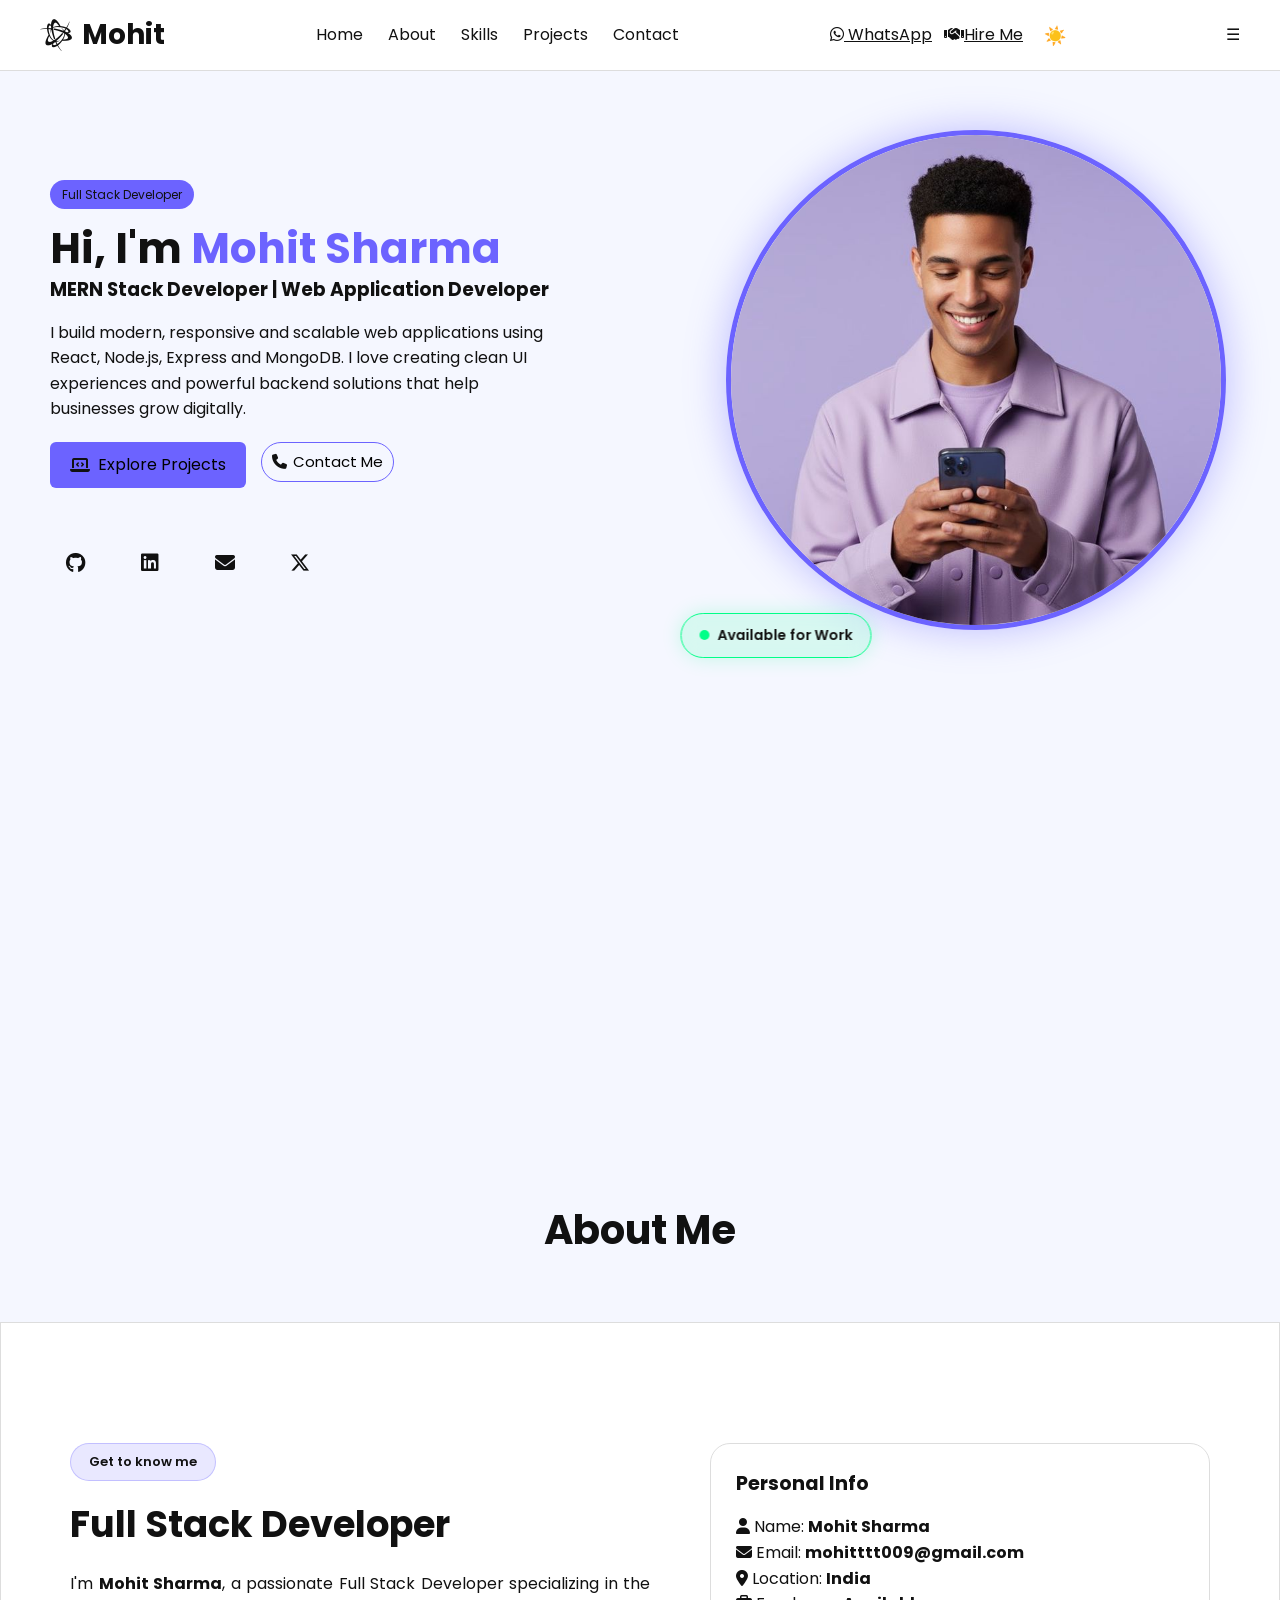
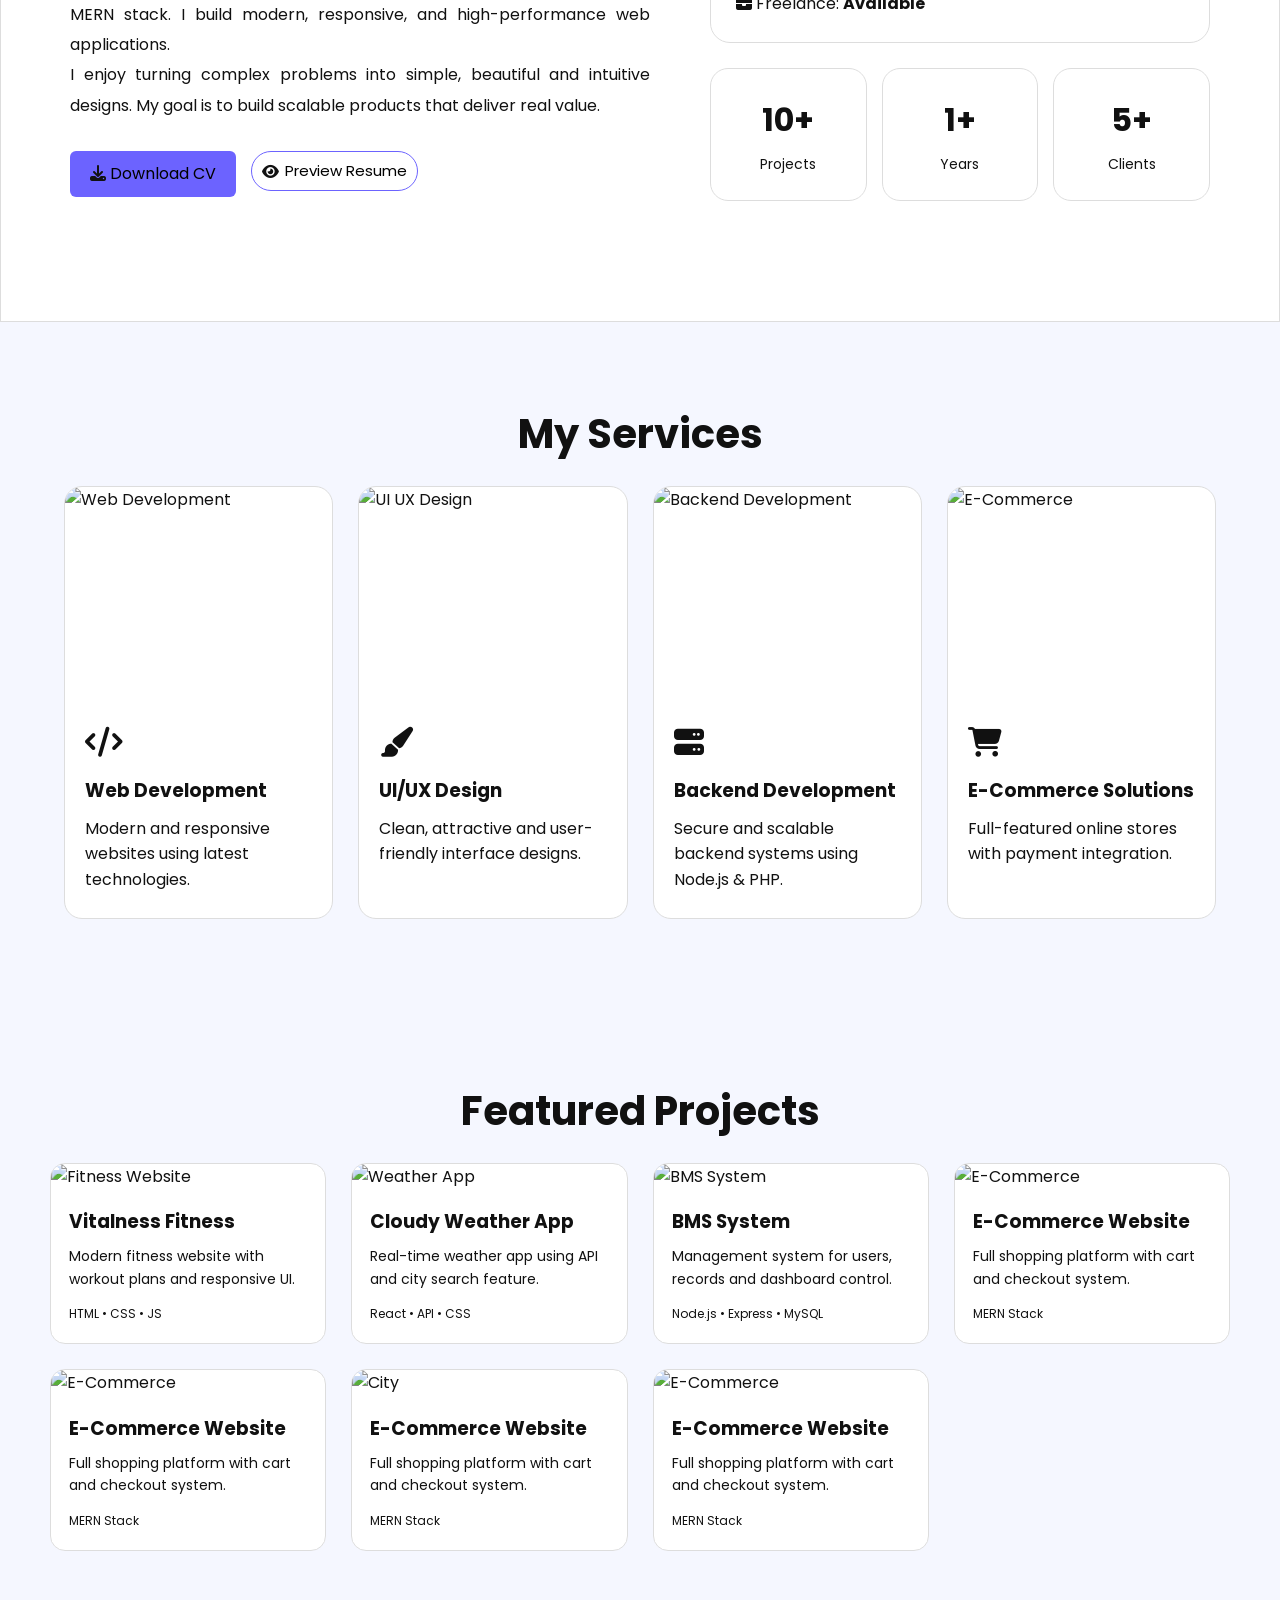
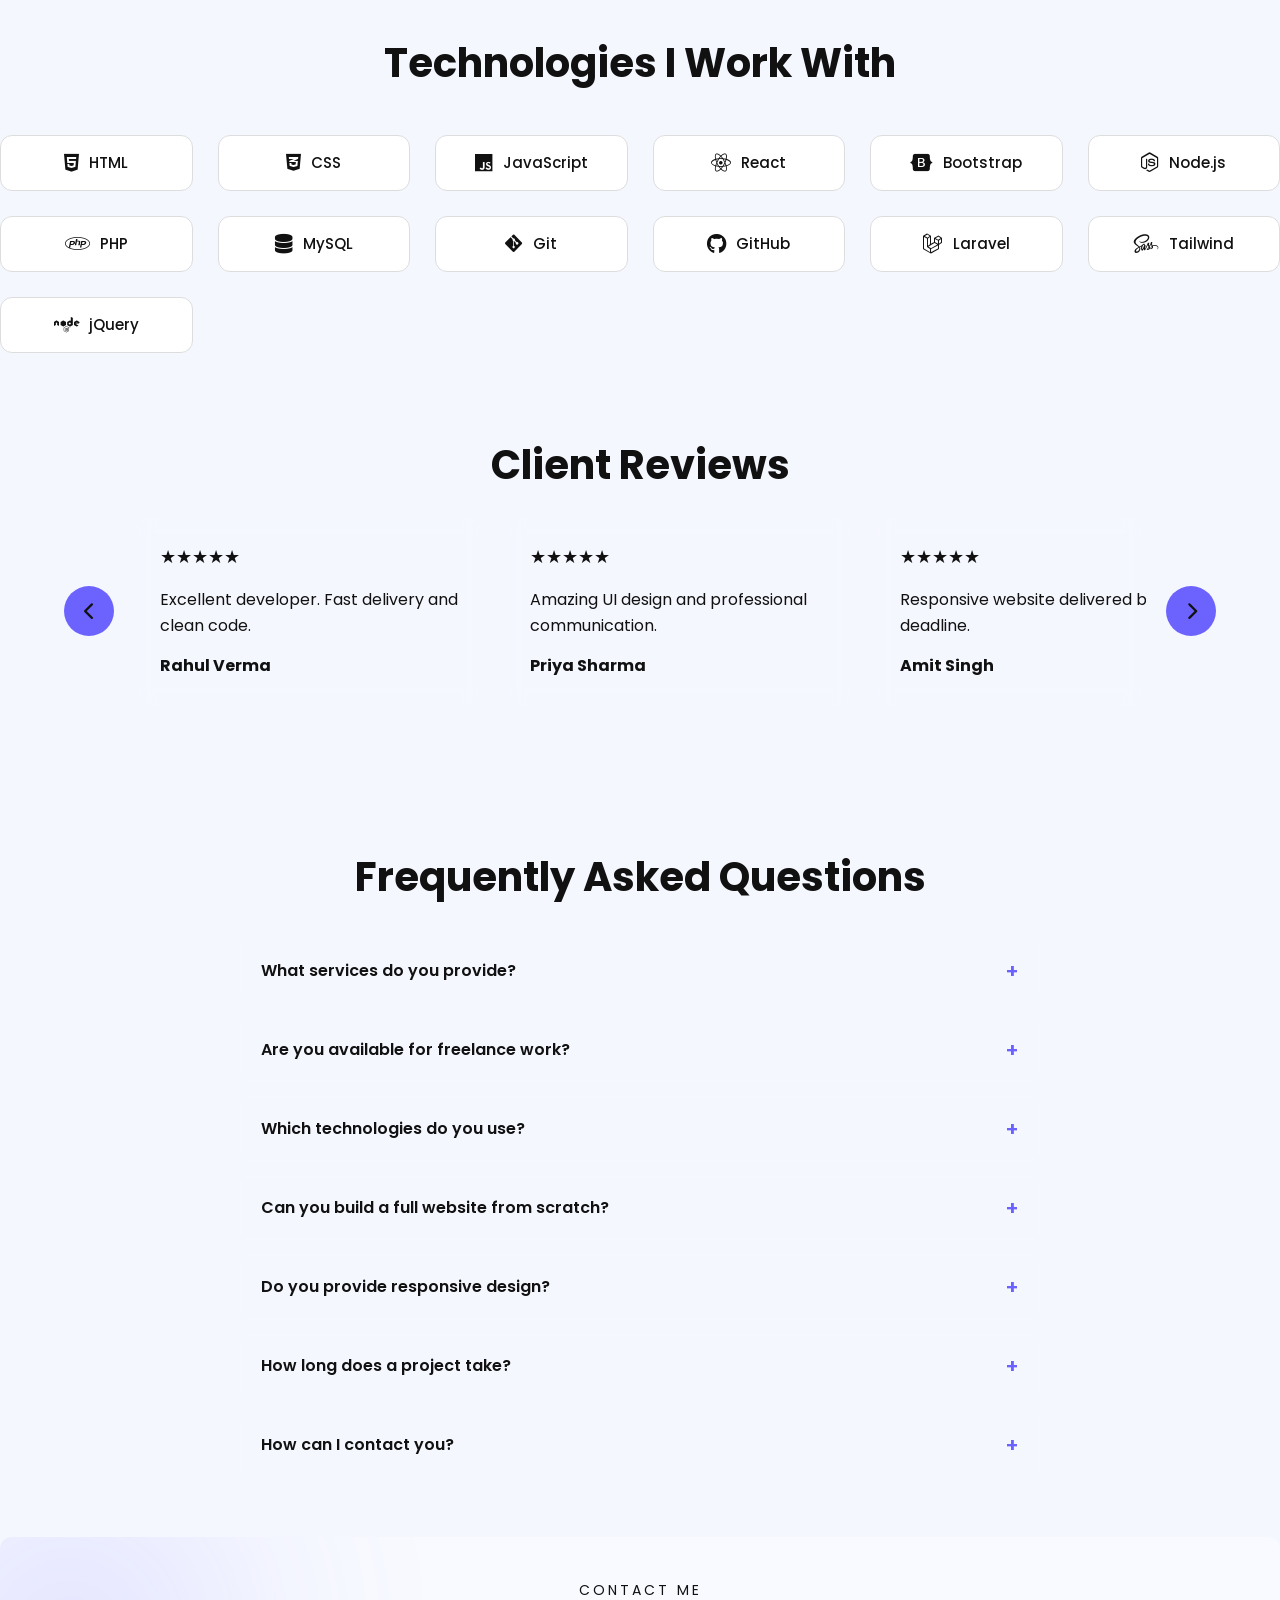
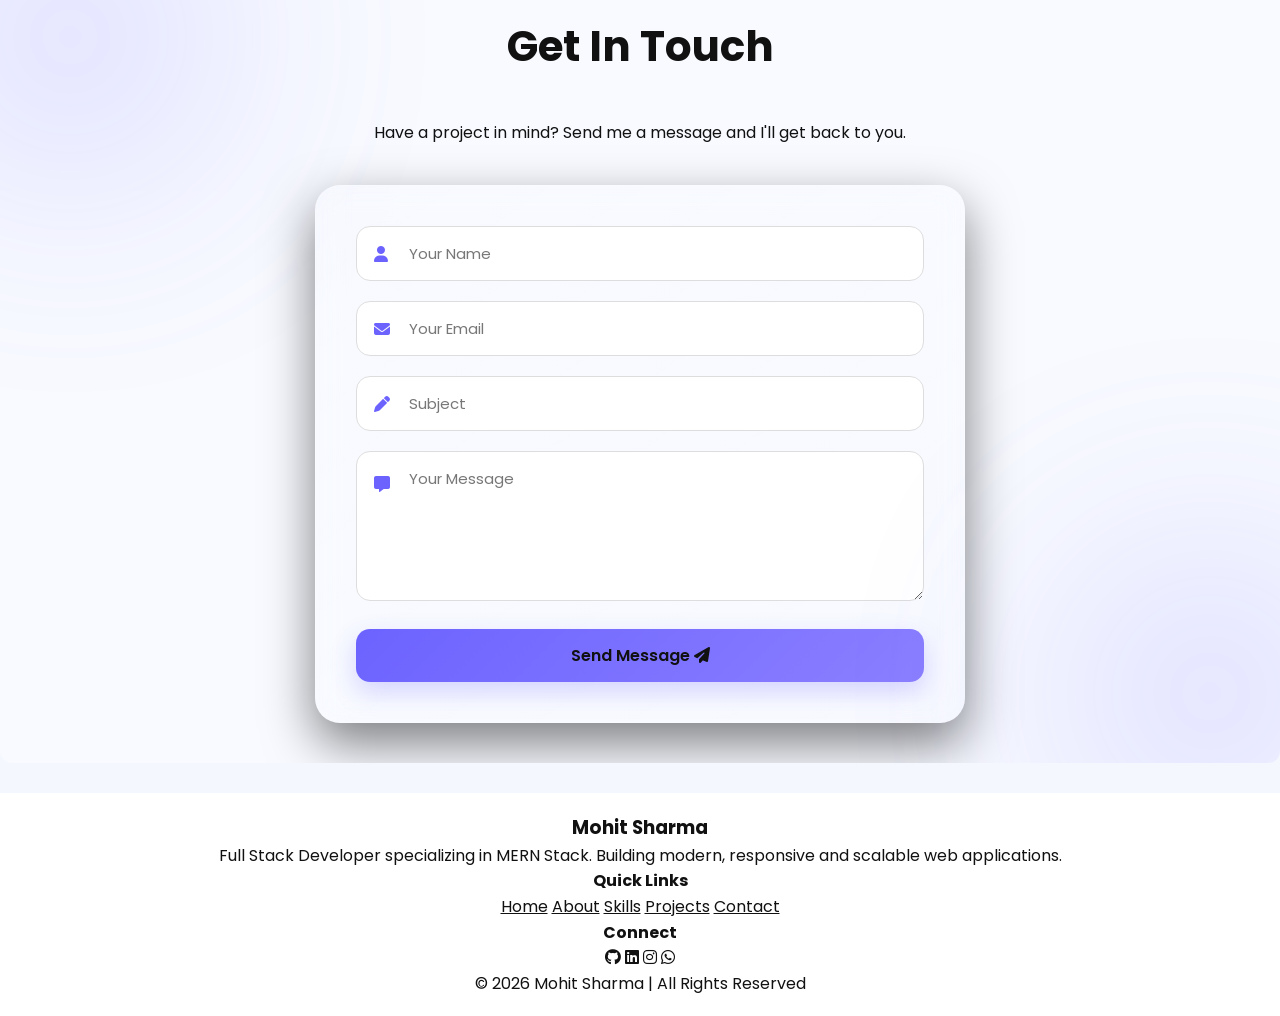
==== public/index.html @ a9a2bfd0 "changes" ====
<!-- -->


<!DOCTYPE html>
<html lang="en">
<head>
  <meta charset="UTF-8" />
  <meta name="viewport" content="width=device-width, initial-scale=1.0"/>
  <title>Mohit Sharma | Portfolio</title>
  <link rel="icon" href="asset/logos.png">

  <link rel="stylesheet" href="src/style.css">
  <link rel="preconnect" href="https://fonts.googleapis.com">
  <link href="https://fonts.googleapis.com/css2?family=Poppins:wght@300;400;500;600;700&display=swap" rel="stylesheet">
<!-- FONT AWESOME ICONS -->
<link rel="stylesheet" href="https://cdnjs.cloudflare.com/ajax/libs/font-awesome/6.5.0/css/all.min.css">
  <!-- Lottie Player Script -->
<script src="https://unpkg.com/@lottiefiles/lottie-player@latest/dist/lottie-player.js"></script>
</head>

<body >

<!-- NAVBAR -->
<header>
  <nav class="navbar">

    <!-- LOGO -->
    <a class="logo" href="index.html" >
      <i class="fa-brands fa-battle-net"></i>
      <span class="mohit">Mohit</span>
    </a>

  

    <!-- NAV LINKS -->
    <ul class="nav-links" id="navLinks">
      <li><a href="index.html">Home</a></li>
      <li><a href="#about">About</a></li>
      <li><a href="#skills">Skills</a></li>
      <li><a href="#project">Projects</a></li>
      <li><a href="#contact">Contact</a></li>
    </ul>

    <!-- RIGHT ACTIONS -->
    <div class="nav-right">

    
      <!-- WHATSAPP -->
      <a class="whatapp" href="https://wa.me/919319043644" target="_blank">
        <i class="fa-brands fa-whatsapp"></i> WhatsApp
      </a>

      <!-- hire me-->
  <a class="hireme" href="#contact">

     <i class="fa-solid fa-handshake"></i>Hire Me
    </a>


      <!-- THEME -->
      <button id="themeToggle">🌙</button>
    </div>
      <!-- MOBILE HAMBURGER -->
    <div class="hamburger" id="hamburger">☰</div>

  </nav>
</header>
<!-- HERO -->
<section class="hero">

  <div class="hero-left">

    <span class="tag">
      Full Stack Developer
    </span>


    <h1>
      Hi, I'm 
      <span class="sharma">
        Mohit Sharma
      </span>
    </h1>


    <h3>
      MERN Stack Developer | Web Application Developer
    </h3>


    <p>
      I build modern, responsive and scalable web applications
      using React, Node.js, Express and MongoDB.
      I love creating clean UI experiences and powerful backend
      solutions that help businesses grow digitally.
    </p>


    <div class="buttons">

      <a class="btn primary" href="#project">
        <i class="fa-solid fa-laptop-code"></i>
        Explore Projects
      </a>


      <a class="btn secondary" href="#contact">
       <i class="fa-solid fa-phone"></i>
        Contact Me
      </a>

    </div>



    <div class="socials">

      <a href="https://github.com/mohittttdev">
        <i class="fa-brands fa-github"></i>
      </a>

      <a href="https://www.linkedin.com/in/mohit-sharma-983966343/">
        <i class="fa-brands fa-linkedin"></i>
      </a>

      <a href="https://mail.google.com/mail/?view=cm&fs=1&to=ms1542006@gmail.com" target="_blank">
     <i class="fa-solid fa-envelope"></i>
      </a>

      <a href="https://x.com/">
        <i class="fa-brands fa-x-twitter"></i>
      </a>

    </div>


  </div>



  <div class="hero-right">

    <div class="hero-image">

      <img src="asset/image.png" alt="Mohit Sharma Developer">


      <div class="work-badge">

        <span class="dot"></span>

        Available for Work

      </div>


    </div>


  </div>


</section>

<div class="lottie-section">
  <lottie-player
      src="asset/Developer.json"
      background="transparent"
      speed="1"
      style="width:500px;height:500px;"
      loop
      autoplay>
  </lottie-player>
</div>

<section class="about" id="about">
  <h2>About Me</h2>

  <div class="about-box">

    <!-- LEFT -->
    <div class="about-left">
      <span class="about-tag">Get to know me</span>

      <h3>Full Stack Developer </h3>

      <p>
        I'm <b>Mohit Sharma</b>, a passionate Full Stack Developer specializing in the MERN stack.
        I build modern, responsive, and high-performance web applications.
      </p>

      <p>
        I enjoy turning complex problems into simple, beautiful and intuitive designs.
        My goal is to build scalable products that deliver real value.
      </p>

      <div class="about-buttons">
            <!-- Buttons -->
<a class="btn primary btn" href="asset/Simple-Resume.docx" download>
  <i class="fa-solid fa-download"></i> Download CV
</a>

<a class="btn secondary" id="previewBtn" href="asset/Simple-Resume.docx" target="_blank">
  <i class="fa-solid fa-eye"></i> Preview Resume
</a>
      </div>


<!-- Modal -->
<div id="resumeModal" class="modal">
  <div class="modal-content">
    <span class="close">&times;</span>

    <iframe src="asset/Mohit-Resume.pdf" width="100%" height="500px"></iframe>

    <a class="btn" href="asset/Mohit-Resume.pdf" download>
      Download
    </a>
  </div>
</div>
    </div>

    <!-- RIGHT -->
    <div class="about-right">

 <div class="info-card">
  <h4>Personal Info</h4>

  <div class="info-item">
    <i class="fa-solid fa-user"></i>
    <span>Name:</span>
    <b>Mohit Sharma</b>
  </div>

  <div class="info-item">
    <i class="fa-solid fa-envelope"></i>
    <span>Email:</span>
    <b>mohitttt009@gmail.com</b>
  </div>

  <div class="info-item">
    <i class="fa-solid fa-location-dot"></i>
    <span>Location:</span>
    <b>India</b>
  </div>

  <div class="info-item">
    <i class="fa-solid fa-briefcase"></i>
    <span>Freelance:</span>
    <b>Available</b>
  </div>
</div>

      <div class="stats">
        <div class="stat-box">
          <h3>10+</h3>
          <p>Projects</p>
        </div>

        <div class="stat-box">
          <h3>1+</h3>
          <p>Years</p>
        </div>

        <div class="stat-box">
          <h3>5+</h3>
          <p>Clients</p>
        </div>
      </div>

    </div>

  </div>
</section>


<section class="services">
  <h2>My Services</h2>

  <div class="services-grid">

    <div class="service-card">
      <img src="https://images.unsplash.com/photo-1515879218367-8466d910aaa4?w=600" alt="Web Development">
      <i class="fa-solid fa-code"></i>
      <h3>Web Development</h3>
      <p>Modern and responsive websites using latest technologies.</p>
    </div>

    <div class="service-card">
      <img src="https://images.unsplash.com/photo-1559028012-481c04fa702d?w=600" alt="UI UX Design">
      <i class="fa-solid fa-paint-brush"></i>
      <h3>UI/UX Design</h3>
      <p>Clean, attractive and user-friendly interface designs.</p>
    </div>

    <div class="service-card">
      <img src="https://images.unsplash.com/photo-1558494949-ef010cbdcc31?w=600" alt="Backend Development">
      <i class="fa-solid fa-server"></i>
      <h3>Backend Development</h3>
      <p>Secure and scalable backend systems using Node.js & PHP.</p>
    </div>

    <div class="service-card">
      <img src="https://images.unsplash.com/photo-1556742049-0cfed4f6a45d?w=600" alt="E-Commerce">
      <i class="fa-solid fa-cart-shopping"></i>
      <h3>E-Commerce Solutions</h3>
      <p>Full-featured online stores with payment integration.</p>
    </div>

  </div>
</section>


<!-- PROJECTS -->
<section class="projects" id="project">
  <h2>Featured Projects</h2>

  <div class="project-grid">
    
    <!-- PROJECT 1 -->
    <div class="project-card">
      <img 
     src="https://images.unsplash.com/photo-1517836357463-d25dfeac3438?w=800" alt="Fitness Website">
      
      <div class="project-content">
        <h3>Vitalness Fitness</h3>
        <p>Modern fitness website with workout plans and responsive UI.</p>
        <span>HTML • CSS • JS</span>
        
        <div class="project-overlay">
          <a href="#">Live Demo</a>
          <a href="#">GitHub</a>
        </div>
      </div>
    </div>
    
    <!-- PROJECT 2 -->
    <div class="project-card">
      <img src="https://images.unsplash.com/photo-1504609813442-a8924e83f76e?w=800" alt="Weather App">
      
      <div class="project-content">
        <h3>Cloudy Weather App</h3>
        <p>Real-time weather app using API and city search feature.</p>
        <span>React • API • CSS</span>
        
        <div class="project-overlay">
          <a href="#">Live Demo</a>
          <a href="#">GitHub</a>
        </div>
      </div>
    </div>
    
    <!-- PROJECT 3 -->
    <div class="project-card">
      <img src="https://images.unsplash.com/photo-1551288049-bebda4e38f71?w=800" alt="BMS System">
      
      <div class="project-content">
        <h3>BMS System</h3>
        <p>Management system for users, records and dashboard control.</p>
        <span>Node.js • Express • MySQL</span>
        
        <div class="project-overlay">
          <a href="#">Live Demo</a>
          <a href="#">GitHub</a>
        </div>
      </div>
    </div>
    
    <!-- PROJECT 4 -->
    <div class="project-card">
      <img src="https://images.unsplash.com/photo-1556742049-0cfed4f6a45d?w=800" alt="E-Commerce">
      
      <div class="project-content">
        <h3>E-Commerce Website</h3>
        <p>Full shopping platform with cart and checkout system.</p>
        <span>MERN Stack</span>
        
        <div class="project-overlay">
          <a href="#">Live Demo</a>
          <a href="#">GitHub</a>
        </div>
      </div>
    </div>
    
    <!-- project 5 -->
       <div class="project-card">
      <img src="https://i.pinimg.com/1200x/7e/1a/7f/7e1a7fb4a360ab35c3d6daca0f4f63e2.jpg" alt="E-Commerce">
      
      <div class="project-content">
        <h3>E-Commerce Website</h3>
        <p>Full shopping platform with cart and checkout system.</p>
        <span>MERN Stack</span>
        
        <div class="project-overlay">
          <a href="#">Live Demo</a>
          <a href="#">GitHub</a>
        </div>
      </div>
    </div>

      <div class="project-card">
      <img src="https://images.unsplash.com/photo-1477959858617-67f85cf4f1df?w=800" alt="City">
      
      <div class="project-content">
        <h3>E-Commerce Website</h3>
        <p>Full shopping platform with cart and checkout system.</p>
        <span>MERN Stack</span>
        
        <div class="project-overlay">
          <a href="#">Live Demo</a>
          <a href="#">GitHub</a>
        </div>
      </div>
    </div>


      <div class="project-card">
      <img src="https://images.unsplash.com/photo-1527685609591-44b0aef2400b?q=80&w=1333&auto=format&fit=crop&ixlib=rb-4.1.0&ixid=M3wxMjA3fDB8MHxwaG90by1wYWdlfHx8fGVufDB8fHx8fA%3D%3D" alt="E-Commerce">
      
      <div class="project-content">
        <h3>E-Commerce Website</h3>
        <p>Full shopping platform with cart and checkout system.</p>
        <span>MERN Stack</span>
        
        <div class="project-overlay">
          <a href="#">Live Demo</a>
          <a href="#">GitHub</a>
        </div>
      </div>
    </div>

  </div>

</section>




<!-- SKILLS -->
<section class="skills" id="skills">
  <h2>Technologies I Work With</h2>
  
  <div class="skill-grid">
    
    <div class="card"><i class="fa-brands fa-html5"></i> HTML</div>
    <div class="card"><i class="fa-brands fa-css3-alt"></i> CSS</div>
    <div class="card"><i class="fa-brands fa-js"></i> JavaScript</div>
    <div class="card"><i class="fa-brands fa-react"></i> React</div>

    <div class="card"><i class="fa-brands fa-bootstrap"></i> Bootstrap</div>
    <div class="card"><i class="fa-brands fa-node-js"></i> Node.js</div>
    <div class="card"><i class="fa-brands fa-php"></i> PHP</div>
    
    <div class="card"><i class="fa-solid fa-database"></i> MySQL</div>
    <div class="card"><i class="fa-brands fa-git-alt"></i> Git</div>
    <div class="card"><i class="fa-brands fa-github"></i> GitHub</div>

    <div class="card"><i class="fa-brands fa-laravel"></i> Laravel</div>
    <div class="card"><i class="fa-brands fa-sass"></i> Tailwind</div>

    <div class="card"><i class="fa-brands fa-node"></i> jQuery</div>
    
  </div>
</section>

<section class="reviews">
  <h2>Client Reviews</h2>

  <div class="review-wrapper">

    <button class="slider-btn prev">
      <i class="fa-solid fa-chevron-left"></i>
    </button>

    <div class="review-container">

      <div class="review-card">
        <div class="stars">★★★★★</div>
        <p>Excellent developer. Fast delivery and clean code.</p>
        <h4>Rahul Verma</h4>
      </div>

      <div class="review-card">
        <div class="stars">★★★★★</div>
        <p>Amazing UI design and professional communication.</p>
        <h4>Priya Sharma</h4>
      </div>

      <div class="review-card">
        <div class="stars">★★★★★</div>
        <p>Responsive website delivered before deadline.</p>
        <h4>Amit Singh</h4>
      </div>

      <div class="review-card">
        <div class="stars">★★★★★</div>
        <p>Highly recommended for MERN stack projects.</p>
        <h4>Rohit Kumar</h4>
      </div>

      <div class="review-card">
        <div class="stars">★★★★★</div>
        <p>Modern design and smooth performance.</p>
        <h4>Sneha Patel</h4>
      </div>

    </div>

    <button class="slider-btn next">
      <i class="fa-solid fa-chevron-right"></i>
    </button>

  </div>
</section>


<!-- FAQ SECTION -->
<section class="faq">
  <h2>Frequently Asked Questions</h2>
  
  <div class="faq-container">
    
    <div class="faq-item">
      <div class="faq-question">What services do you provide?</div>
      <div class="faq-answer">
        I provide full stack web development including frontend, backend, API development and deployment.
      </div>
    </div>

    <div class="faq-item">
      <div class="faq-question">Are you available for freelance work?</div>
      <div class="faq-answer">
        Yes, I am available for freelance projects and long-term collaborations.
      </div>
    </div>

    <div class="faq-item">
      <div class="faq-question">Which technologies do you use?</div>
      <div class="faq-answer">
        I work with HTML, CSS, JavaScript, React, Node.js, Express, PHP, MySQL and MongoDB.
      </div>
    </div>

    <div class="faq-item">
      <div class="faq-question">Can you build a full website from scratch?</div>
      <div class="faq-answer">
        Yes, I can design and develop complete websites from scratch including frontend and backend.
      </div>
    </div>

    <div class="faq-item">
      <div class="faq-question">Do you provide responsive design?</div>
      <div class="faq-answer">
        Yes, all my websites are fully responsive and work on mobile, tablet and desktop devices.
      </div>
    </div>

    <div class="faq-item">
      <div class="faq-question">How long does a project take?</div>
      <div class="faq-answer">
        It depends on project complexity, usually 3 days to 2 weeks for small to medium projects.
      </div>
    </div>

    <div class="faq-item">
      <div class="faq-question">How can I contact you?</div>
      <div class="faq-answer">
        You can contact me via WhatsApp, email or the contact form available on this portfolio.
      </div>
    </div>

  </div>
</section>




<!-- CONTACT -->
<section class="contact" id="contact">

  <div class="contact-title">
    <span>CONTACT ME</span>
    <h2>Get In Touch</h2>
    <p>
      Have a project in mind? Send me a message and I'll get back to you.
    </p>
  </div>


 <form id="contactForm" method="POST">


    <div class="input-group">
      <i class="fa-solid fa-user"></i>
      <input type="text" name="name" placeholder="Your Name" required>
    </div>


    <div class="input-group">
      <i class="fa-solid fa-envelope"></i>
      <input type="email" name="email" placeholder="Your Email" required>
    </div>


    <div class="input-group">
      <i class="fa-solid fa-pen"></i>
      <input type="text" name="subject" placeholder="Subject">
    </div>


    <div class="input-group textarea-box">
      <i class="fa-solid fa-message"></i>
      <textarea name="message" placeholder="Your Message" required></textarea>
    </div>


  <button type="submit" id="submitBtn">
  <span id="btnText">
    Send Message
    <i class="fa-solid fa-paper-plane"></i>
  </span>

  <span id="loader" style="display:none;">
    <i class="fa-solid fa-spinner fa-spin"></i> Sending...
  </span>
</button>

  </form>

</section>

<footer class="footer">

  <div class="footer-container">

    <div class="footer-about">
      <h3>Mohit Sharma</h3>
      <p>
        Full Stack Developer specializing in MERN Stack.
        Building modern, responsive and scalable web applications.
      </p>
    </div>

    <div class="footer-links">
      <h4>Quick Links</h4>

      <a href="#home">Home</a>
      <a href="#about">About</a>
      <a href="#skills">Skills</a>
      <a href="#project">Projects</a>
      <a href="#contact">Contact</a>
    </div>

    <div class="footer-social">
      <h4>Connect</h4>

      <a href="#"><i class="fab fa-github"></i></a>
      <a href="#"><i class="fab fa-linkedin"></i></a>
      <a href="#"><i class="fab fa-instagram"></i></a>
      <a href="#"><i class="fab fa-whatsapp"></i></a>
    </div>

  </div>

  <div class="footer-bottom">
    <p>
      © 2026 Mohit Sharma | All Rights Reserved
    </p>
  </div>

</footer>


<!-- SUCCESS POPUP -->

<div id="successPopup" class="popup-container">

    <div class="popup-box">

        <div class="check-wrapper">
            <div class="check-icon">
                <i class="fa-solid fa-check"></i>
            </div>
        </div>

        <h2>Message Sent</h2>

        <p>
            Thank you for contacting me.
            I'll get back to you as soon as possible.
        </p>

        <div class="progress"></div>

    </div>

</div>
<style>
 .popup-container{
    position: fixed;
    inset: 0;
    display: none;
    justify-content: center;
    align-items: center;
    padding: 20px;

    background: rgba(0,0,0,.65);
    backdrop-filter: blur(6px);

    z-index: 99999;
}

.popup-box{
    width: 100%;
    max-width: 420px;

    padding: 35px 25px;

    border-radius: 20px;
    text-align: center;

    background: #151525;
    border: 1px solid rgba(108,99,255,.3);

    box-shadow: 0 10px 40px rgba(108,99,255,.25);

    color: #fff;

    position: relative;
    overflow: hidden;

    animation: popupShow .4s ease;
}

.check-icon{
    width: 90px;
    height: 90px;

    margin: 0 auto 20px;

    border-radius: 50%;

    display: flex;
    justify-content: center;
    align-items: center;

    background: linear-gradient(135deg,#6c63ff,#8c84ff);

    color: #fff;
    font-size: 38px;

    box-shadow: 0 0 25px rgba(108,99,255,.5);
}

.popup-box h2{
    font-size: 28px;
    margin-bottom: 10px;
    color: #fff;
}

.popup-box p{
    font-size: 15px;
    line-height: 1.6;
    color: #d6d6d6;
}

.progress{
    position: absolute;
    left: 0;
    bottom: 0;

    width: 100%;
    height: 4px;

    background: #6c63ff;

    animation: progress 5s linear forwards;
}


@keyframes popupShow{
    from{
        opacity: 0;
        transform: translateY(20px);
    }
    to{
        opacity: 1;
        transform: translateY(0);
    }
}

@keyframes progress{
    from{
        width: 100%;
    }
    to{
        width: 0%;
    }
}

/* Mobile */
@media(max-width:480px){

    .popup-box{
        max-width: 95%;
        padding: 25px 20px;
    }

    .check-icon{
        width: 75px;
        height: 75px;
        font-size: 30px;
    }

    .popup-box h2{
        font-size: 22px;
    }

    .popup-box p{
        font-size: 14px;
    }
}
</style>

       
        
<script>
document.getElementById("contactForm").addEventListener("submit",function(e){

e.preventDefault();


let form = this;

let btnText = document.getElementById("btnText");
let loader = document.getElementById("loader");


// loader show
btnText.style.display="none";
loader.style.display="inline";


let formData = new FormData(form);


fetch("../backend/send.php",{

method:"POST",
body:formData

})


.then(response=>response.text())


.then(data=>{


// loader hide
btnText.style.display="inline";
loader.style.display="none";


if(data.includes("Message Sent")){


// popup show
document.getElementById('successPopup').style.display='flex';


// background mail send
fetch("../backend/mail.php",{
method:"POST",
body:formData
});



setTimeout(()=>{

document.getElementById('successPopup').style.display='none';

},4000);



form.reset();


}

else{

alert(data);

}


})


.catch(error=>{


btnText.style.display="inline";
loader.style.display="none";


console.log(error);

});


});
</script>
<!-- BACK TO TOP BUTTON -->

<button id="topBtn">
  <i class="fa-solid fa-arrow-up"></i>
</button>

<style>/* ================= BACK TO TOP BUTTON ================= */

#topBtn{

  position:fixed;

  right:30px;
  bottom:30px;

  width:55px;
  height:55px;

  border:none;
  border-radius:50%;

  background:linear-gradient(135deg,#6c63ff,#8b7fff);

  color:white;

  font-size:22px;

  cursor:pointer;

  display:flex;
  align-items:center;
  justify-content:center;

  box-shadow:
  0 10px 30px rgba(108,99,255,.5);

  z-index:9999;

  opacity:0;
  visibility:hidden;

  transition:.4s;

  animation:floatBtn 2s ease-in-out infinite;

}


/* SHOW BUTTON */

#topBtn.show{

  opacity:1;
  visibility:visible;

}


/* HOVER */

#topBtn:hover{

  transform:scale(1.15);

  box-shadow:
  0 15px 40px rgba(108,99,255,.8);

}



/* FLOAT ANIMATION */

@keyframes floatBtn{

  0%,100%{

    transform:translateY(0);

  }

  50%{

    transform:translateY(-10px);

  }

}



/* MOBILE */

@media(max-width:600px){

 #topBtn{

   width:45px;
   height:45px;

   right:20px;
   bottom:20px;

   font-size:18px;

 }

}</style>

<script>
  // BACK TO TOP

let topBtn = document.getElementById("topBtn");


window.addEventListener("scroll",()=>{


if(window.scrollY > 400){

  topBtn.classList.add("show");

}

else{

  topBtn.classList.remove("show");

}


});



topBtn.addEventListener("click",()=>{


window.scrollTo({

top:0,

behavior:"smooth"

});


});
</script>

<script src="src/script.js"></script>
</body>
</html>
---- public/src/style.css ----
/* RESET */
* {
  margin: 0;
  padding: 0;
  box-sizing: border-box;
  font-family: 'Poppins', sans-serif;
}

body.light .hamburger{
  color: #111;
}
/* Dark Mode */
body.dark .popup-box {
  background: #151525;
  color: #fff;
}

body.dark .popup-box h2,
body.dark .popup-box p,
body.dark .popup-box i {
  color: #fff;
}

/* Light Mode */
body.light .popup-box {
  background: #fff;
  color: #222;
}

body.light .popup-box h2 {
  color: #222;
}

body.light .popup-box p {
  color: #555;
}

body.light .popup-box i {
  color: #fff;
  /* check icon white hi rahe */
}





body.light .primary:hover {
  background: #5548ff;
  color: white !important;
}

body.light .secondary:hover {
  background: #6c63ff;
  color: white !important;
  border-color: #6c63ff;
}

body.light .btn:hover {
  transform: scale(1.05);
}

body {
  background: #0f0f0f;
  color: white;
  line-height: 1.6;
  transition: background 0.4s ease, color 0.4s ease;
}

body.light {
  background: #f5f7ff;
  color: #111;
}

body.light .sharma {
  color: #6c63ff !important;
}

body.light .logo{
  color: #6c63ff !important;
}


/* LIGHT MODE CONTACT FORM */
body.light .contact {
  background: #f8faff;
  padding: 40px 20px;
  border-radius: 12px;
}

/* INPUTS */
body.light .contact input,
body.light .contact textarea {
  background: #f8faff !important;
  border: 2px solid transparent !important;
  color: #111 !important;
  padding: 14px 18px;
  border-radius: 14px;
  font-size: 15px;
  transition: .3s;
}

/* FOCUS EFFECT */
body.light .contact input:focus,
body.light .contact textarea:focus {
  border-color: #6c63ff !important;
  background: white !important;
  box-shadow: 0 0 0 4px rgba(108, 99, 255, .15);
}

/* PLACEHOLDER */
body.light .contact input::placeholder,
body.light .contact textarea::placeholder {
  color: #888;
}

/* BUTTON */
body.light .contact button {
  background: linear-gradient(135deg, #6c63ff, #8b7fff);
  color: white;
  border-radius: 14px;
  padding: 14px;
  font-size: 16px;
  font-weight: 600;
  transition: .3s;
  box-shadow: 0 10px 25px rgba(108, 99, 255, .25);
}

/* HOVER */
body.light .contact button:hover {
  transform: translateY(-4px);
  box-shadow: 0 15px 35px rgba(108, 99, 255, .35);
  color: white;
}

/* HEADING */
body.light .contact h2 {
  color: #111;
  margin-bottom: 40px;
}

/* FORCE ALL TEXT VISIBLE */
body.light * {
  color: #111 !important;
}

/* NAVBAR */
body.light .navbar {
  background: white;
  border-bottom: 1px solid #ddd;
}

/* DARK MODE */
.nav-links a:hover {
  color: #6c63ff;
}

/* LIGHT MODE - WhatsApp Button Hover */
body.light .wa-btn{
    border-color: #25D366;
}
body.light .wa-btn:hover {
  background: #25D366;
  color: white !important;
  border-color: #25D366;
  transform: translateY(-3px);
}

/* LIGHT MODE - Resume Button Hover */
body.light .resume-btn:hover {
  background: #6c63ff;
  color: white !important;
  border-color: #6c63ff;
  transform: translateY(-3px);
}

/* LIGHT MODE HOVER */
body.light .nav-links a:hover {
  color: #6c63ff !important;
  background: rgba(108, 99, 255, 0.1);
  padding: 8px 14px;
  border-radius: 8px;
  transition: all 0.3s ease;
}


/* LIGHT MODE SOCIAL ICONS */
body.light .socials i {
  width: 50px;
  height: 50px;
  display: flex;
  align-items: center;
  justify-content: center;
  border-radius: 50%;
  cursor: pointer;
  transition: all .3s ease;
}

body.light.socials a,
i {
  text-decoration: none;

}



body.light .socials i:hover {
  background: #6c63ff;
  color: white !important;
  transform: translateY(-5px) scale(1.1);
  box-shadow: 0 10px 25px rgba(108, 99, 255, .3);
}

/* CARDS FIX (IMPORTANT) */
body.light .card,
body.light .project-card,
body.light .service-card,
body.light .info-card,
body.light .stat-box,
body.light .about-box {
  background: white !important;
  border: 1px solid #ddd !important;
  color: #111 !important;
}

/* PROJECT OVERLAY FIX */
body.light .project-overlay {
  background: rgba(108, 99, 255, 0.9);
}

/* INPUT FIX */
body.light input,
body.light textarea {
  background: white !important;
  color: #111 !important;
  border: 1px solid #ccc !important;
}

/* BUTTON TEXT FIX */
body.light .btn {
  color: black !important;
}

body.light footer {
  background-color: white;
}

/* ================= NAVBAR ================= */
body {
  padding-top: 70px;
}
.navbar {
  display: flex;
  justify-content: space-between;
  align-items: center;
  padding: 15px 40px;
  background: rgba(10,15,30,0.9);
  backdrop-filter: blur(10px);
  position: fixed;
  top: 0;
  left: 0;
  width: 100%;
  z-index: 99999;
}

.logo{
  display:flex;
  align-items:center;
  gap:10px;
  text-decoration:none;
  color:#6c63ff;
}
.logo i{
  font-size:32px;
}
.mohit{
  font-size:28px;
  font-weight:700;
  line-height:1;
}

/* Center links */
.nav-links{
  display:flex;
  align-items:center;
  gap:25px;
  list-style:none;
}
.nav-links a {
  text-decoration: none;
  color: #fff;
  transition: 0.3s;
}

.nav-links a:hover {
  color: #6c63ff;
}

/* Right side */
.nav-right{
  display:flex;
  align-items:center;
  gap:12px;
}
@media (max-width: 768px) {

  .navbar{
    padding: 10px 15px;
  }

  .mohit{
    font-size: 20px;
  }

  .nav-right{
    gap: 6px;
  }

  .wa-btn,
  .resume-btn{
    padding: 4px 8px;
    font-size: 12px;
    height: 36px;
  }

  #themeToggle{
    width: 36px;
    height: 36px;
    font-size: 16px;
  }

  .hamburger{
    display:block;
    font-size:24px;
  }
}
@media (max-width:768px){

  .wa-btn,
  .resume-btn{
    display:none !important;
  }

  .navbar{
    padding:10px 15px;
  }

  .logo .mohit{
    font-size:18px;
  }

  .nav-right{
    gap:10px;
  }

  .hamburger{
    display:block;
    font-size:28px;
    color:#111;
  }
}
@media (max-width:768px){

  .nav-links{
    position: fixed;
    top: 65px;
    left: 0;
    width: 100%;
    display: none;
    flex-direction: column;
    gap: 15px;
    padding: 20px;
    z-index: 9999;
  }

  body.light .nav-links{
    background: #fff !important;
  }

  body.dark .nav-links{
    background: #0b0f1a !important;
  }

  .nav-links.active{
    display:flex;
  }
}

@media (max-width:768px){

  body.light .nav-links{
    background:#fff !important;
    border-top:1px solid #ddd;
  }

  body.light .nav-links a{
    color:#111 !important;
  }

  body.dark .nav-links{
    background:#0b0f1a !important;
  }

}
/* ================= BUTTONS ================= */
.btn {
  padding: 10px 20px;
  border-radius: 6px;
  border: none;
  cursor: pointer;
  transition: 0.3s;
  gap: 8px;


}

.primary {
  background: #6c63ff;
  color: black;
  text-decoration: none;
}

.secondary {
  display: flex;
  align-items: center;
  justify-content: center;
  gap: 6px;
  font-size: 15px;
  color: rgb(112, 233, 112);
  border: 1px solid #6c63ff;
  padding: 5px 10px;
  border-radius: 20px;
  text-decoration: none;
  height: 40px;
}
.wa-btn {
  display: flex;
  align-items: center;
  justify-content: center;
  gap: 6px;
  font-size: 13px;
  color: rgb(112, 233, 112);
  border: 1px solid white;
  padding: 5px 10px;
  border-radius: 20px;
  text-decoration: none;
  height: 40px;
}

#themeToggle {
  width: 40px;
  height: 40px;
  border-radius: 50%;
  border: 1px solid rgba(255, 255, 255, 0.2);
  background: rgba(255, 255, 255, 0.08);
  color: white;
  cursor: pointer;
  display: flex;
  align-items: center;
  justify-content: center;
  font-size: 18px;
  transition: 0.3s;
}

#themeToggle:hover {
  transform: scale(1.1);
  background: #6c63ff;
  color: black;
}
.btn:hover {
  transform: scale(1.05);
}



.resume-btn {
  display: flex;
  align-items: center;
  gap: 6px;
  font-size: 13px;
  color: #6c63ff;
  border: 1px solid white;
  padding: 5px 10px;
  border-radius: 20px;
  background: rgba(0, 255, 136, 0.08);
  text-decoration: none;
}

/* ================= HERO ================= */
.hero {
  display: flex;
  justify-content: space-between;
  align-items: center;
  padding: 60px 50px;
  gap: 40px;
}

.hero-left {
  flex: 1;
  display: flex;
  flex-direction: column;
  justify-content: center;
  /* 👉 vertically center */
  align-items: flex-start;
  /* 👉 left aligned (desktop) */
  max-width: 600px;
  /* 👉 clean readable width */
}

.hero-right {
  flex: 1;
  display: flex;
  justify-content: center;
  align-items: center;
  margin-left: 125px;
}

@media (max-width:768px) {

  .hero-right {
    margin-left: 0;
    width: 100%;
    justify-content: center;
  }

  .hero-image {
    margin: 0 auto;
  }

}

.hero-image {
  display: inline-block;
  position: relative;
  justify-content: center;
  align-items: center;
}

.work-badge {
  position: absolute;
  bottom: -20px;
  /* image ke niche */
  left: 10%;
  transform: translateX(-50%);

  background: rgba(0, 255, 136, 0.12);
  border: 1px solid #00ff88;
  color: #00ff88;

  padding: 10px 18px;
  border-radius: 50px;

  display: flex;
  align-items: center;
  gap: 8px;

  font-size: 14px;
  font-weight: 600;

  backdrop-filter: blur(10px);
  box-shadow: 0 0 20px rgba(0, 255, 136, 0.2);

}


.dot {
  width: 10px;
  height: 10px;
  background: #00ff88;
  border-radius: 50%;
  animation: pulse 1.5s infinite;
}

@keyframes pulse {
  0% {
    transform: scale(1);
    opacity: 1;
  }

  50% {
    transform: scale(1.5);
    opacity: .5;
  }

  100% {
    transform: scale(1);
    opacity: 1;
  }
}

/* MOBILE FIX */
@media (max-width: 768px) {

  .hero {
    flex-direction: column-reverse;
    text-align: center;
    padding: 30px 20px;
    gap: 60px;
  }

  .hero-left {
    align-items: center;
    max-width: 100%;
  }

  .hero h1 {
    font-size: 2rem;
  }

  .hero h3 {
    font-size: 1.2rem;
  }

  .hero p {
    max-width: 100%;
    font-size: 14px;
  }

  .hero-image {
    width: fit-content;
    margin: auto;


  }

  .hero-image img {
    width: 260px;
    height: 260px;
  }

  /* Available for Work badge */
  .work-badge {
    left: 50%;
    bottom: -45px;
    transform: translateX(-50%);
    white-space: nowrap;
    font-size: 13px;
    padding: 8px 16px;

  }

  .buttons {
    width: 100%;
    align-items: center;
  }

  .buttons .btn {
    width: 100%;
    max-width: 280px;
  }

  .socials {
    justify-content: center;
    margin-top: 30px;
  }

  .navbar {
    padding: 15px 20px;
  }

  .logo {
    font-size: 24px;
  }
}



.hero-image img {
  width: 500px;
  height: 500px;
  border-radius: 50%;
  object-fit: cover;
  border: 5px solid #6c63ff;
  box-shadow: 0 0 40px rgba(108, 99, 255, 0.4);
  transition: 0.4s ease;
}

.hero-image img:hover {
  transform: scale(1.05);
  box-shadow: 0 0 60px rgba(108, 99, 255, 0.6);
}

.hero-image img{
  animation: floatImg 4s ease-in-out infinite;
}


@keyframes floatImg {

  0%,
  100% {
    transform: translateY(0);
  }

  50% {
    transform: translateY(-15px);
  }
}

@media (max-width:768px) {

  .hero-image img {
    width: 220px;
    height: 220px;
  }

}


.hero h1 {
  font-size: 42px;
  line-height: 1.2;
}

.hero h2 {
  margin-top: 10px;
}

.hero p {
  margin-top: 15px;
  max-width: 500px;
  /* 👉 readable text width */
}

.buttons {
  display: flex;
  gap: 15px;
  flex-wrap: wrap;
  /* 👉 overflow avoid */
  margin-top: 20px;
}


.buttons .btn {
  display: inline-flex;
  align-items: center;
  justify-content: center;
  white-space: nowrap;
}

@media (max-width: 768px) {
  .buttons {
    flex-direction: column;
    align-items: center;
    width: 100%;
    gap: 12px;
    /* 👉 proper spacing */
  }

  .buttons .btn {
    width: 100%;
    max-width: 280px;
  }
}

/* TAG FIX */
.tag {
  display: inline-flex;
  align-items: center;
  width: fit-content;
  background: #6c63ff;
  color: black;
  padding: 5px 12px;
  border-radius: 20px;
  font-size: 12px;
  margin-bottom: 15px;
}

/* SOCIALS */
.socials {
  margin-top: 50px;
  display: flex;
  gap: 25px;
  flex-wrap: wrap;
}
.socials i,
.socials a i,
.socials .fab,
.socials .fa-brands {
    font-size: 20px !important;
}
.socials i {
  width: 50px;
  height: 50px;
  display: flex;
  align-items: center;
  justify-content: center;
  color: white;
  border-radius: 50%;
  cursor: pointer;
  transition: all .3s ease;

}

.socials a {
  text-decoration: none;
}

.socials a i {
  text-decoration: none;
}

.socials i:hover {
  background: #6c63ff;
  color: white !important;
  transform: translateY(-5px) scale(1.1);
  box-shadow: 0 10px 25px rgba(108, 99, 255, .3);
}



.lottie-section {
  width: 100%;
  display: flex;
  justify-content: center;
  /* horizontal center */
  align-items: center;
  /* vertical center */
  text-align: center;
  margin: 0 auto;
}

.lottie-section lottie-player {
  width: 500px;
  height: 500px;
}

@media (max-width: 768px) {
  .lottie-section lottie-player {
    width: 280px;
    height: 280px;
  }
}

/* ================= ABOUT SECTION ================= */

h2 {
  margin-bottom: 20px;
  font-size: 2.5rem;
  text-align: center;
}

.about-box {
  display: flex;
  align-items: flex-start;
  justify-content: center;
  gap: 60px;
  min-height: 10vh;
  max-width: 1400px;
  width: 100%;
  margin: 60px auto 0;
  padding-top: 120px !important;
  padding-bottom: 120px !important;
}

/* LEFT SIDE */
.about-left {
  flex: 1;
  max-width: 580px;
}

.about-tag {
  display: inline-block;
  padding: 8px 18px;
  border-radius: 30px;
  background: rgba(108, 99, 255, 0.15);
  border: 1px solid rgba(108, 99, 255, 0.3);
  color: #8f88ff;
  font-size: 13px;
  font-weight: 600;
  margin-bottom: 20px;
}

.about-left h3 {
  font-size: 2.3rem;
  line-height: 1.3;
  margin-bottom: 20px;
}

.about-left p {
  text-align: justify;
  color: #bdbdbd;
  line-height: 1.9;
}



.info-card {
  width: 100%;
  text-align: left;
}

/* BUTTONS */
.about-buttons {
  display: flex;
  gap: 15px;
  margin-top: 30px;
  flex-wrap: wrap;
}

/* RIGHT SIDE */
.about-right {
  flex: 1;
  min-width: 340px;
}

/* INFO CARD */
.info-card {
  position: relative;
  background: rgba(255, 255, 255, 0.05);
  backdrop-filter: blur(15px);
  border: 1px solid rgba(255, 255, 255, 0.08);
  padding: 25px;
  border-radius: 20px;
  margin-bottom: 25px;
  overflow: hidden;
  transition: all 0.4s ease;
  animation: floatCard 4s ease-in-out infinite;
}

.info-card::before {
  content: "";
  position: absolute;
  inset: 0;
  background: linear-gradient(135deg,
      rgba(108, 99, 255, 0.15),
      transparent);
  opacity: 0;
  transition: 0.4s;
}

.info-card:hover::before {
  opacity: 1;
}

.info-card:hover {
  transform: translateY(-10px);
  border-color: rgba(108, 99, 255, 0.4);
  box-shadow: 0 20px 40px rgba(108, 99, 255, 0.15);
}

.info-card h4 {
  color: #6c63ff;
  margin-bottom: 15px;
  font-size: 1.2rem;
}

.info-card p {
  display: flex;
  justify-content: space-between;
  gap: 10px;
  flex-wrap: wrap;
}

/* STATS */
.stats {
  margin-top: 20px;
  display: grid;
  grid-template-columns: repeat(3, 1fr);
  gap: 15px;
}

.stat-box {
  background: rgba(255, 255, 255, 0.04);
  backdrop-filter: blur(12px);
  border: 1px solid rgba(255, 255, 255, 0.08);
  padding: 25px 15px;
  border-radius: 18px;
  text-align: center;
  transition: all 0.4s ease;
  cursor: pointer;
}

.stat-box h3 {
  font-size: 2rem;
  color: #6c63ff;
  margin-bottom: 8px;
}

.stat-box p {
  color: #ccc;
  font-size: 14px;
}

.stat-box:hover {
  transform: translateY(-10px) scale(1.05);
  background: linear-gradient(135deg,
      #6c63ff,
      #8b7fff);
  box-shadow: 0 20px 35px rgba(108, 99, 255, 0.35);
}

.stat-box:hover h3,
.stat-box:hover p {
  color: white;
}

/* FLOATING ANIMATION */
@keyframes floatCard {
  0% {
    transform: translateY(0);
  }

  50% {
    transform: translateY(-6px);
  }

  100% {
    transform: translateY(0);
  }
}

/* SCROLL ANIMATION SUPPORT */
.about-left,
.about-right {
  flex: 1;
  opacity: 0;
  transform: translateY(50px);
  animation: fadeUp 1s ease forwards;
}

.about-right {
  animation-delay: 0.3s;
  max-width: 500px;
}

@keyframes fadeUp {
  to {
    opacity: 1;
    transform: translateY(0);
  }
}

/* MOBILE */
@media (max-width: 768px) {

  .about-box {
    flex-direction: column;
    align-items: center;
    text-align: center;
    gap: 35px;
  }

  .about-left,
  .about-right {
    width: 100%;
    max-width: 100%;
  }

  .about-left p {
    text-align: center;
  }

  .about-buttons {
    justify-content: center;
  }

  .info-card {
    text-align: center;
  }

  .info-card p {
    justify-content: center;
  }

  .stats {
    grid-template-columns: 1fr;
  }
}


.skill-grid {
  display: grid;
  grid-template-columns: repeat(auto-fit, minmax(180px, 1fr));
  gap: 25px;
  max-width: 1400px;
  margin: 40px auto 0;
}

.card {
  display: flex;
  align-items: center;
  justify-content: center;
  gap: 10px;

  padding: 15px;
  border-radius: 12px;

  background: rgba(255, 255, 255, 0.05);
  border: 1px solid rgba(255, 255, 255, 0.08);

  font-size: 15px;
  font-weight: 500;

  transition: 0.3s;
  cursor: pointer;
}

.card i {
  font-size: 20px;
  color: #6c63ff;
}

.card:hover {
  transform: translateY(-8px) scale(1.05);
  background: #6c63ff;
  color: black;
}

.card:hover i {
  color: black;
}

.project-card {
  position: relative;
  overflow: hidden;
  border-radius: 15px;
  background: rgba(255, 255, 255, 0.05);
  border: 1px solid rgba(255, 255, 255, 0.08);
  transition: 0.3s;

}

.projects{
  width:100%;
  max-width:1400px;
  margin:0 auto;
  padding:80px 50px;
}


.project-grid{
  width:100%;
  max-width:1400px;
  margin:auto;
  display:grid;
  grid-template-columns:repeat(4,1fr);
  gap:25px;
  
}

@media (max-width: 768px) {
  .project-grid {
    grid-template-columns: 1fr;
    gap: 20px;
    /* 👉 mobile spacing */
  }
}

.project-card img {
  width: 100%;
  height: 180px;
  object-fit: cover;
}

/* CONTENT */
.project-content {
  padding: 18px;
  position: relative;
}

@media (max-width: 768px) {
  .project-card {
    margin-bottom: 15px;
  }
}

.project-content h3 {
  color: #6c63ff;
  margin-bottom: 8px;
}

.project-content p {
  color: #ccc;
  font-size: 14px;
  margin-bottom: 10px;
}

.project-content span {
  font-size: 12px;
  color: #aaa;
}

/* OVERLAY BUTTONS */
.project-overlay {
  position: absolute;
  top: 0;
  left: 0;
  width: 100%;
  height: 100%;
  background: rgba(108, 99, 255, 0.9);
  display: flex;
  justify-content: center;
  align-items: center;
  gap: 15px;
  opacity: 0;
  transition: 0.3s;
}

.project-overlay a {
  padding: 8px 12px;
  background: white;
  color: black;
  border-radius: 5px;
  text-decoration: none;
  font-weight: bold;
}

/* HOVER EFFECT */
.project-card:hover .project-overlay {
  opacity: 1;
}

.project-card:hover {
  transform: translateY(-10px);
}

@media (max-width: 768px) {
  .project-card img {
    height: 200px;
  }
}
/* PROJECT SECTION WIDTH FIX */

.projects{
  width:100%;
  max-width:1400px;
  margin:0 auto;
  padding:80px 50px;
}


.project-grid{
  width:100%;
  max-width:1400px;
  margin:auto;
  display:grid;
  grid-template-columns:repeat(4,1fr);
  gap:25px;
  
}


/* Tablet */
@media(max-width:1024px){

  .project-grid{
    grid-template-columns:repeat(2,1fr);
  }

}


/* Mobile */
@media(max-width:768px){

  .projects{
    padding:50px 20px;
  }

  .project-grid{
    grid-template-columns:1fr;
  }

}

.reviews {
  padding: 80px 5%;
}

.review-wrapper {
  display: flex;
  align-items: center;
  gap: 20px;
}

.review-container {
  display: flex;
  gap: 20px;
  overflow-x: auto;
  scroll-behavior: smooth;
  scrollbar-width: none;
}

.review-container::-webkit-scrollbar {
  display: none;
}

.review-card {
  min-width: 350px;
  background: rgba(255, 255, 255, 0.05);
  border: 1px solid rgba(255, 255, 255, 0.08);
  padding: 25px;
  border-radius: 20px;
  backdrop-filter: blur(10px);
  transition: .3s;
}

.review-card:hover {
  transform: translateY(-8px);
  border-color: #6c63ff;
}

.stars {
  color: #FFD700;
  font-size: 18px;
  margin-bottom: 15px;
}

.review-card h4 {
  margin-top: 15px;
  color: #6c63ff;
}

.slider-btn {
  width: 50px;
  height: 50px;
  border: none;
  border-radius: 50%;
  background: #6c63ff;
  color: #fff;
  cursor: pointer;
  font-size: 18px;
  transition: .3s;
  flex-shrink: 0;
}

.slider-btn:hover {
  transform: scale(1.1);
}

@media(max-width:768px) {

  .review-card {
    min-width: 280px;
  }

  .review-wrapper {
    gap: 10px;
  }

  .slider-btn {
    width: 40px;
    height: 40px;
  }
}

/* SERVICES */
.services {
  padding: 80px 5%;
}

.services-grid {
  display: grid;
  grid-template-columns: repeat(4, 1fr);
  gap: 25px;
}

.service-card {
  overflow: hidden;
  border-radius: 18px;
  background: rgba(255, 255, 255, 0.05);
  border: 1px solid rgba(255, 255, 255, 0.08);
  transition: .4s;
}

.service-card img {
  width: 100%;
  height: 220px;
  object-fit: cover;
  display: block;
  transition: .4s;
}

.service-card i,
.service-card h3,
.service-card p {
  padding-left: 20px;
  padding-right: 20px;
}

.service-card i {
  margin-top: 20px;
  font-size: 30px;
  color: #6c63ff;
}

.service-card h3 {
  margin: 15px 0 10px;
}

.service-card p {
  padding-bottom: 25px;
  color: #ccc;
}

.service-card:hover {
  transform: translateY(-10px);
}

.service-card:hover img {
  transform: scale(1.08);
}

/* TABLET */
@media (max-width: 1024px) {
  .services-grid {
    grid-template-columns: repeat(2, 1fr);
  }

  .service-card img {
    height: 200px;
  }
}

/* MOBILE */
@media (max-width: 768px) {

  .services {
    padding: 60px 20px;
  }

  .services-grid {
    grid-template-columns: 1fr;
    gap: 20px;
  }

  .service-card {
    max-width: 500px;
    margin: auto;
  }

  .service-card img {
    height: 220px;
  }

  .service-card h3,
  .service-card p {
    text-align: center;
  }

  .service-card i {
    display: block;
    text-align: center;
  }
}

/* SMALL MOBILE */
@media (max-width: 480px) {

  .service-card img {
    height: 180px;
  }

  .service-card h3 {
    font-size: 18px;
  }

  .service-card p {
    font-size: 14px;
  }
}

.faq {
  padding: 60px 50px;
}

.faq h2 {
  text-align: center;
  margin-bottom: 30px;
}

/* CONTAINER */
.faq-container {
  max-width: 800px;
  margin: auto;
  display: flex;
  flex-direction: column;
  gap: 15px;
}

/* ITEM BOX */
.faq-item {
  background: rgba(255, 255, 255, 0.05);
  border: 1px solid rgba(255, 255, 255, 0.08);
  border-radius: 12px;
  overflow: hidden;
  cursor: pointer;
  transition: 0.3s;
}

/* QUESTION */
.faq-question {
  padding: 15px 20px;
  font-weight: 600;
  position: relative;
  color: white;
  display: flex;
  justify-content: space-between;
  align-items: center;
}

/* + / - ICON */
.faq-question::after {
  content: "+";
  font-size: 20px;
  color: #6c63ff;
  transition: 0.3s;
}

.faq-item.active .faq-question::after {
  content: "-";
}

/* ANSWER */
.faq-answer {
  max-height: 0;
  overflow: hidden;
  padding: 0 20px;
  color: #ccc;
  transition: all 0.3s ease;
  line-height: 1.6;
}

/* OPEN STATE */
.faq-item.active .faq-answer {
  max-height: 200px;
  padding: 10px 20px 15px;
}

/* HOVER EFFECT */
.faq-item:hover {
  transform: translateY(-3px);
  border-color: #6c63ff;
}

/* RESPONSIVE */
@media (max-width: 768px) {
  .faq {
    padding: 40px 20px;
  }

  .faq-question {
    font-size: 14px;
  }

  .faq-answer {
    font-size: 13px;
  }
}




/* =========================
   CONTACT SECTION
========================= */

.contact {

  padding: 90px 20px;

  background: #000;

  position: relative;

  overflow: hidden;

}


/* FLOATING BLUR ORBS */

.contact::before,
.contact::after {

  content: "";

  position: absolute;

  width: 300px;

  height: 300px;

  background: #6c63ff;

  filter: blur(120px);

  opacity: .2;

  border-radius: 50%;

  animation: floatOrb 8s infinite ease-in-out;

}


.contact::before {

  top: -50px;

  left: -80px;

}


.contact::after {

  bottom: -80px;

  right: -80px;

  animation-delay: 2s;

}




/* TITLE */

.contact-title {

  text-align: center;

  margin-bottom: 40px;

}


.contact-title span {

  color: #6c63ff;

  font-size: 14px;

  letter-spacing: 3px;

}


.contact-title h2 {

  font-size: 42px;

  margin: 10px 0;

  color: white;

}


.contact-title p {

  color: #aaa;

}





/* FORM CARD */

.contact form {


  max-width: 650px;

  margin: auto;

  padding: 40px;


  background:

    linear-gradient(145deg,

      rgba(255, 255, 255, .08),

      rgba(255, 255, 255, .02));


  border-radius: 25px;


  border: 1px solid rgba(255, 255, 255, .15);


  box-shadow:

    0 20px 50px rgba(0, 0, 0, .5);


  backdrop-filter: blur(15px);


  animation: floatForm 5s infinite ease-in-out;


}






/* INPUT */

.input-group {


  position: relative;

  margin-bottom: 20px;


}




.input-group i {


  position: absolute;


  left: 18px;


  top: 50%;


  transform: translateY(-50%);


  color: #6c63ff;


  font-size: 16px;


  z-index: 2;


  pointer-events: none;


}





.input-group input,
.input-group textarea {


  width: 100%;


  padding: 16px 18px 16px 52px;


  background: rgba(255, 255, 255, .05);


  border: 1px solid rgba(255, 255, 255, .15);


  border-radius: 15px;


  color: white;


  font-size: 15px;


  outline: none;


  transition: .3s;


  box-sizing: border-box;


}




.input-group textarea {


  min-height: 150px;


  padding-top: 20px;


}




/* TEXTAREA ICON */

.textarea-box i {


  top: 25px;

  transform: none;


}





/* FOCUS */

.input-group input:focus,
.input-group textarea:focus {


  border-color: #6c63ff;


  box-shadow:

    0 0 20px rgba(108, 99, 255, .5);


}







/* BUTTON */


.contact button {


  width: 100%;


  padding: 16px;


  border: none;


  border-radius: 15px;


  background:

    linear-gradient(135deg,

      #6c63ff,

      #a29bfe);


  color: white;


  font-size: 16px;


  font-weight: 600;


  cursor: pointer;


  display: flex;


  justify-content: center;


  align-items: center;


  gap: 10px;


  transition: .3s;


}





.contact button:hover {


  transform: translateY(-5px);


  box-shadow:

    0 10px 30px rgba(108, 99, 255, .5);


}






/* FLOAT */

@keyframes floatForm {


  0%,
  100% {

    transform: translateY(0);

  }


  50% {

    transform: translateY(-12px);

  }


}






/* =========================
   DAY MODE ALIGNMENT FIX
========================= */

body:not(.dark) .input-group input,
body:not(.dark) .input-group textarea {

  color: #222 !important;

  background: #ffffff !important;

  border: 1px solid #ddd !important;

  padding: 16px 18px 16px 52px !important;

  line-height: 1.4;

}


/* ICON FIX DAY MODE */

body:not(.dark) .input-group i {

  color: #6c63ff !important;

  top: 50%;

  transform: translateY(-50%);

}


/* TEXTAREA ICON */

body:not(.dark) .textarea-box i {

  top: 25px;

  transform: none;

}


/* PLACEHOLDER */

body:not(.dark) .input-group input::placeholder,
body:not(.dark) .input-group textarea::placeholder {

  color: #777;

}



/* BUTTON ALIGN */

body:not(.dark) .contact button {

  color: white;

}



/* MOBILE DAY FIX */

@media(max-width:600px) {


  body:not(.dark) .input-group input,
  body:not(.dark) .input-group textarea {

    padding-left: 45px !important;

  }


  body:not(.dark) .input-group i {

    left: 15px;

  }


}





/* =========================
   MOBILE
========================= */


@media(max-width:600px) {


  .contact {

    padding: 50px 15px;

  }



  .contact-title h2 {


    font-size: 30px;


  }



  .contact-title p {


    font-size: 14px;


  }



  .contact form {


    padding: 25px;


    border-radius: 20px;


  }



  .input-group i {


    left: 15px;


    font-size: 14px;


  }



  .input-group input,
  .input-group textarea {


    padding-left: 45px;


  }



  .contact button {


    padding: 14px;


    font-size: 15px;


  }


}

/* FOOTER */
footer {
  text-align: center;
  padding: 20px;
  background: #111;
  margin-top: 30px;
}

/* ================= RESPONSIVE ================= */

/* TABLET */
@media (max-width: 1024px) {
  .hero {
    flex-direction: column;
    text-align: center;
  }

  .skill-grid,
  .project-grid {
    grid-template-columns: repeat(2, 1fr);
  }

  .hero h2 {
    margin: 10px auto;
  }
}

/* MOBILE */
@media (max-width: 768px) {

  /* NAV */
  .nav-links {
    position: absolute;
    top: 70px;
    left: 0;
    right: 0;
    flex-direction: column;
    background: #0b0f1a;
    display: none;
    padding: 20px;
  }

  .nav-links.active {
    display: flex;
  }

  .hamburger {
    display: block;
  }

  /* HERO */
  .hero {
    padding: 30px 20px;
    text-align: center;
  }

  .hero-left {
    align-items: center;
  }

  .hero h1 {
    font-size: 32px;
  }

  /* GRID */
  .skill-grid,
  .project-grid {
    grid-template-columns: 1fr;
  }

  section {
    padding: 40px 20px;
  }

  /* SOCIAL */
  .socials {
    justify-content: center;
    gap: 20px;
  }
}

@media (max-width: 600px) {
  .buttons {
    flex-direction: column;
    gap: 12px;
  }

  .buttons .btn {
    width: 100%;
  }
}


@media (max-width: 600px) {
  .buttons {
    flex-direction: column;
    align-items: center;
    width: 100%;
  }

  .buttons .btn {
    width: 100%;
    max-width: 280px;
    /* 👉 overflow control */
  }
}

@media (max-width: 768px) {
  .hero-left {
    align-items: center;
    text-align: center;
    max-width: 100%;
  }

  .hero p {
    max-width: 100%;
  }
}


.modal {
  position: fixed;
  inset: 0;
  display: none;
  justify-content: center;
  align-items: center;
  background: rgba(0, 0, 0, 0.85);
  z-index: 999999;
}

.modal-content {
  position: relative;
  max-width: 900px;
  width: 95%;
  height: 90%;
  border-radius: 12px;
  overflow: hidden;
  color: white;
}

/* Close button */
.close {
  position: absolute;
  top: 12px;
  right: 18px;
  font-size: 30px;
  cursor: pointer;
  color: white;
  z-index: 10;
}

/* PDF / DOC preview */
.modal-content iframe {
  flex: 1;
  width: 100%;
  border: none;
}

/* Bottom download button */
.modal-content .btn {
  padding: 12px;
  text-align: center;
  background: #6c63ff;
  color: white;
  text-decoration: none;
}

/* ===== MOBILE RESPONSIVE ===== */
@media (max-width: 768px) {
  .modal-content {
    width: 100%;
    height: 100%;
    border-radius: 0;
  }

  .close {
    font-size: 26px;
    top: 10px;
    right: 15px;
  }
}
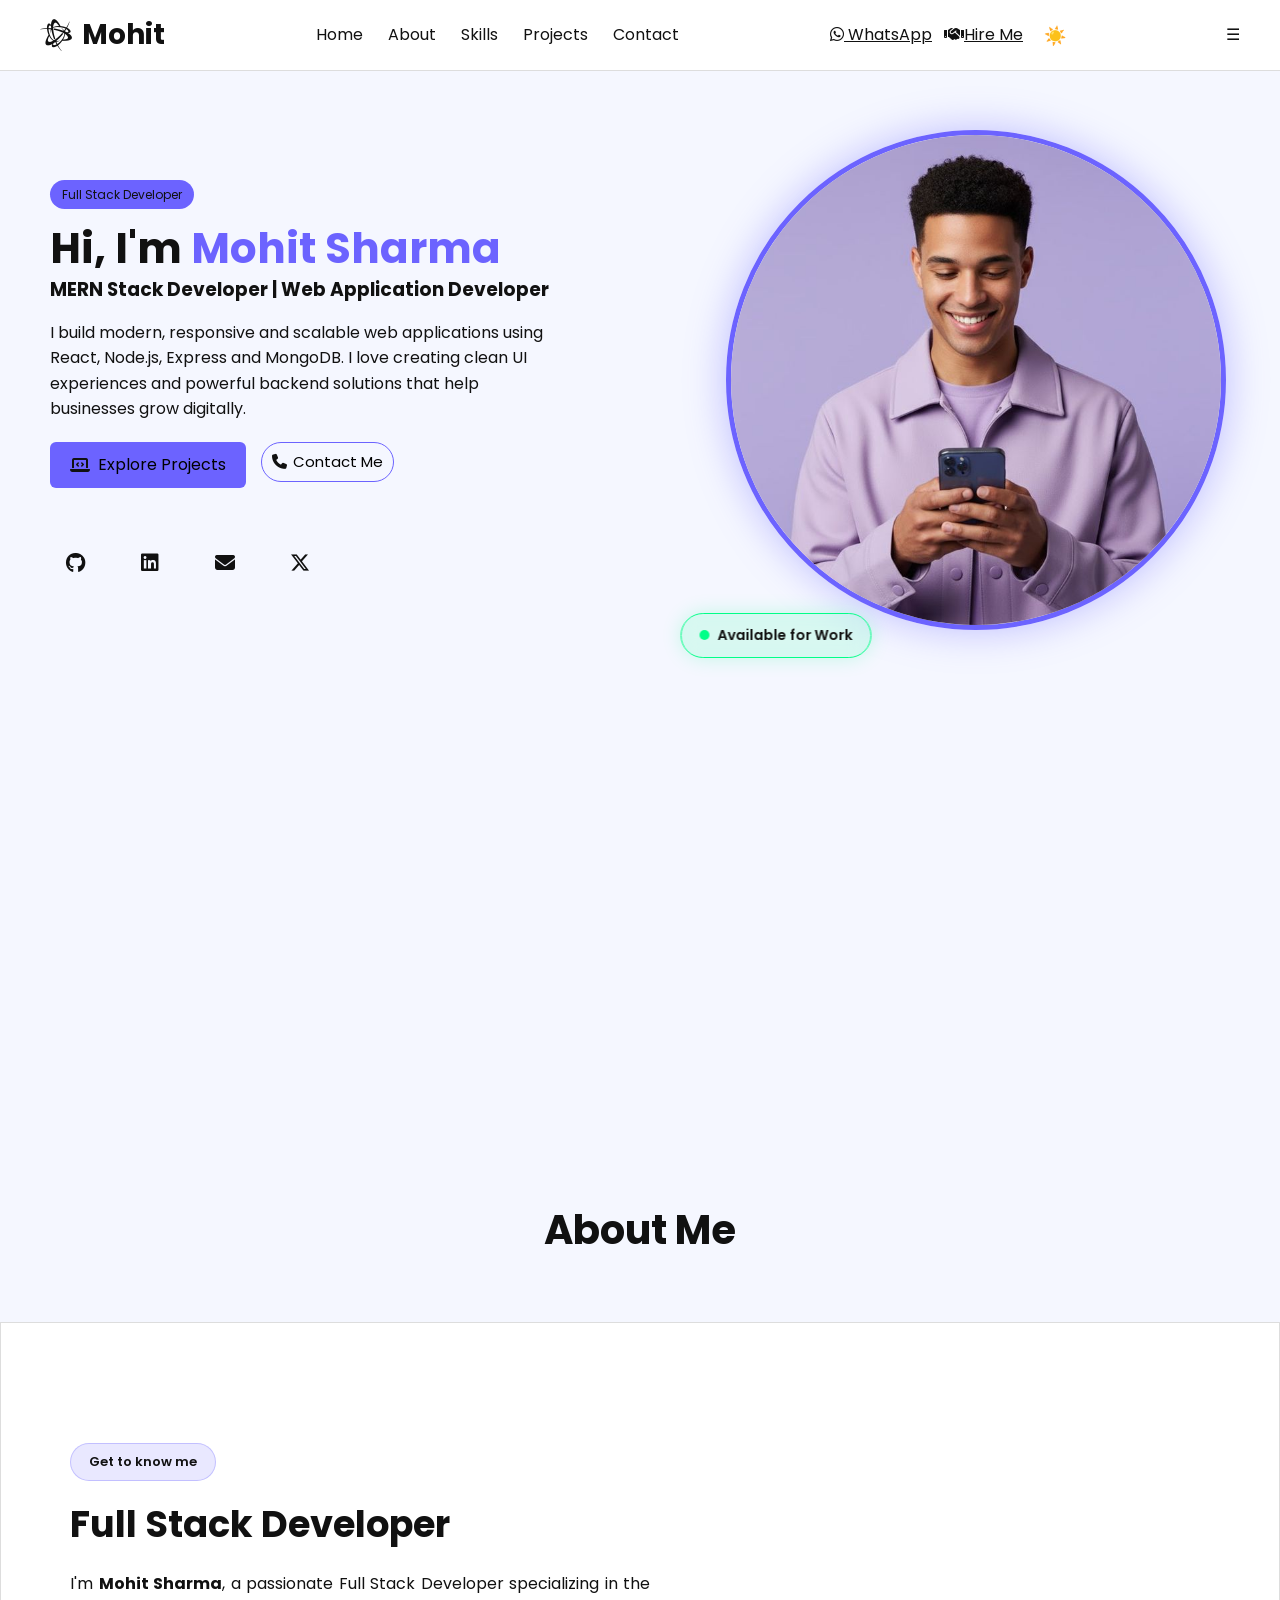
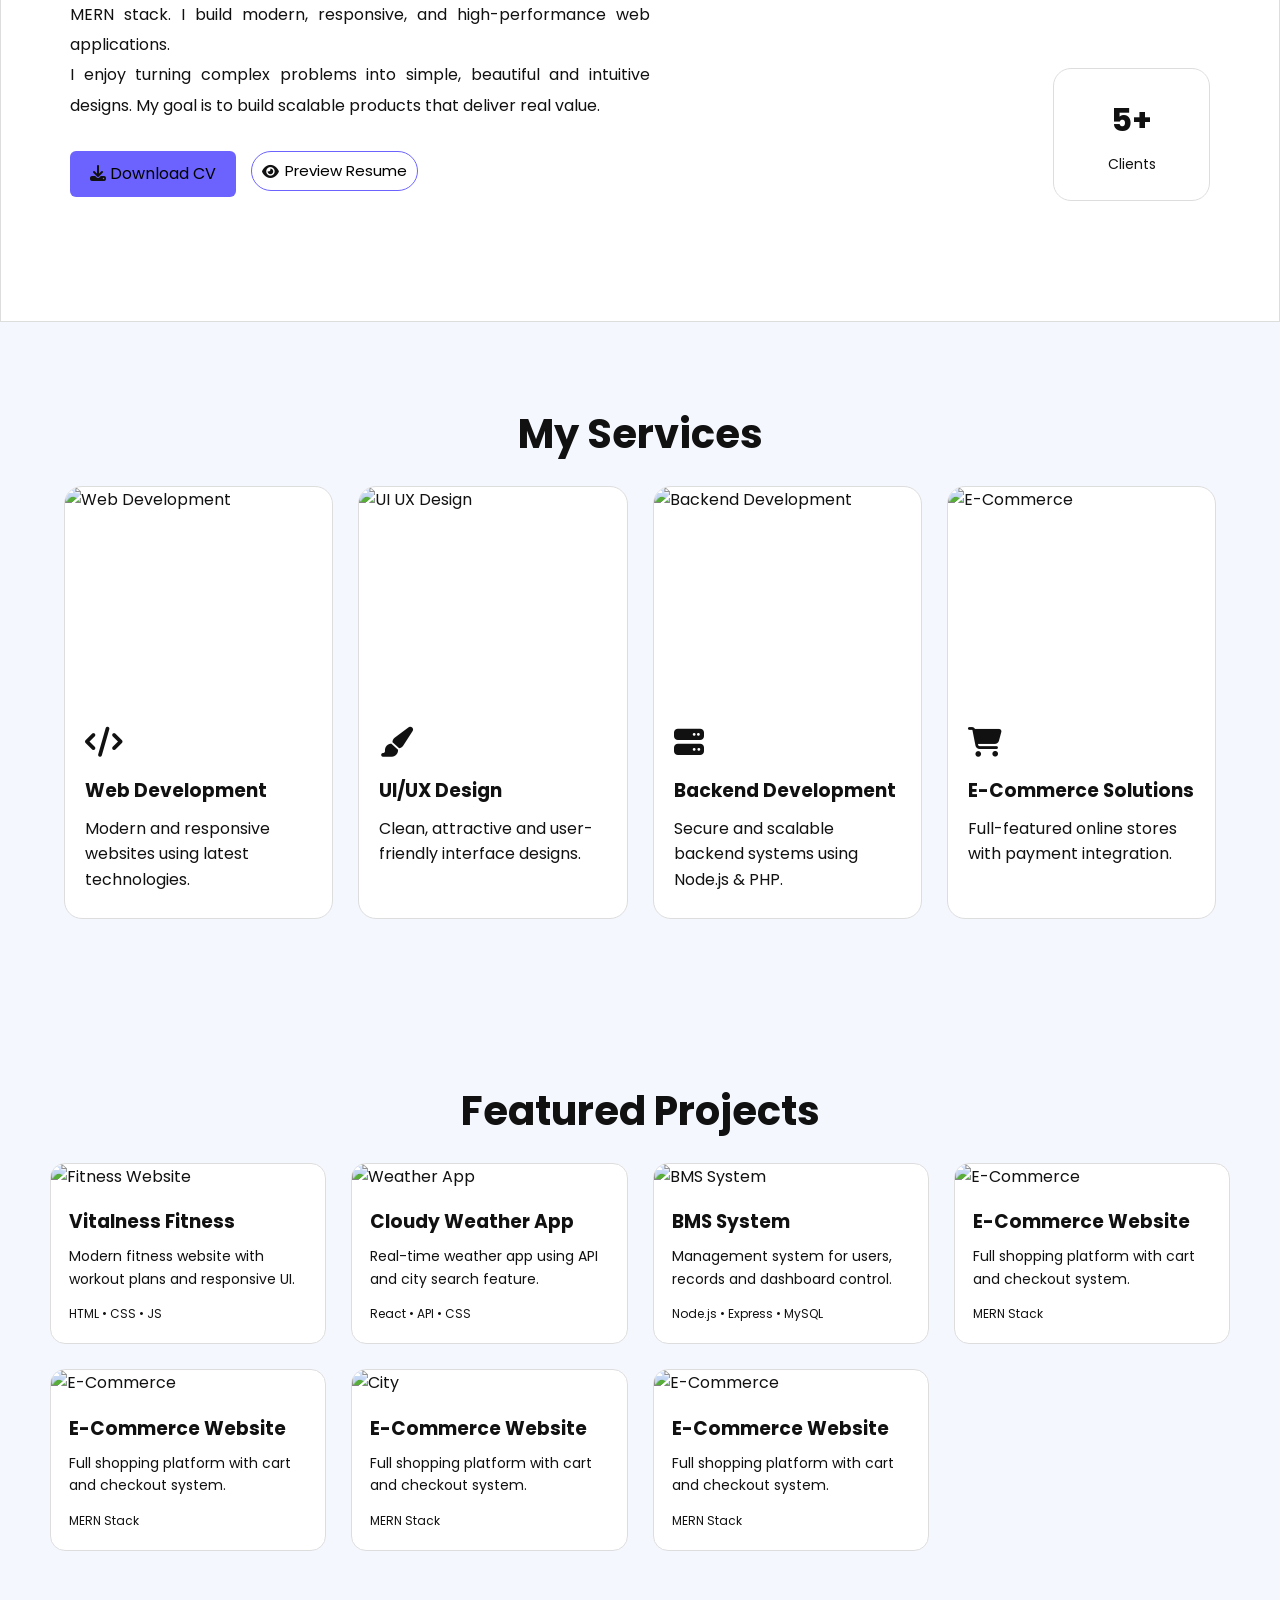
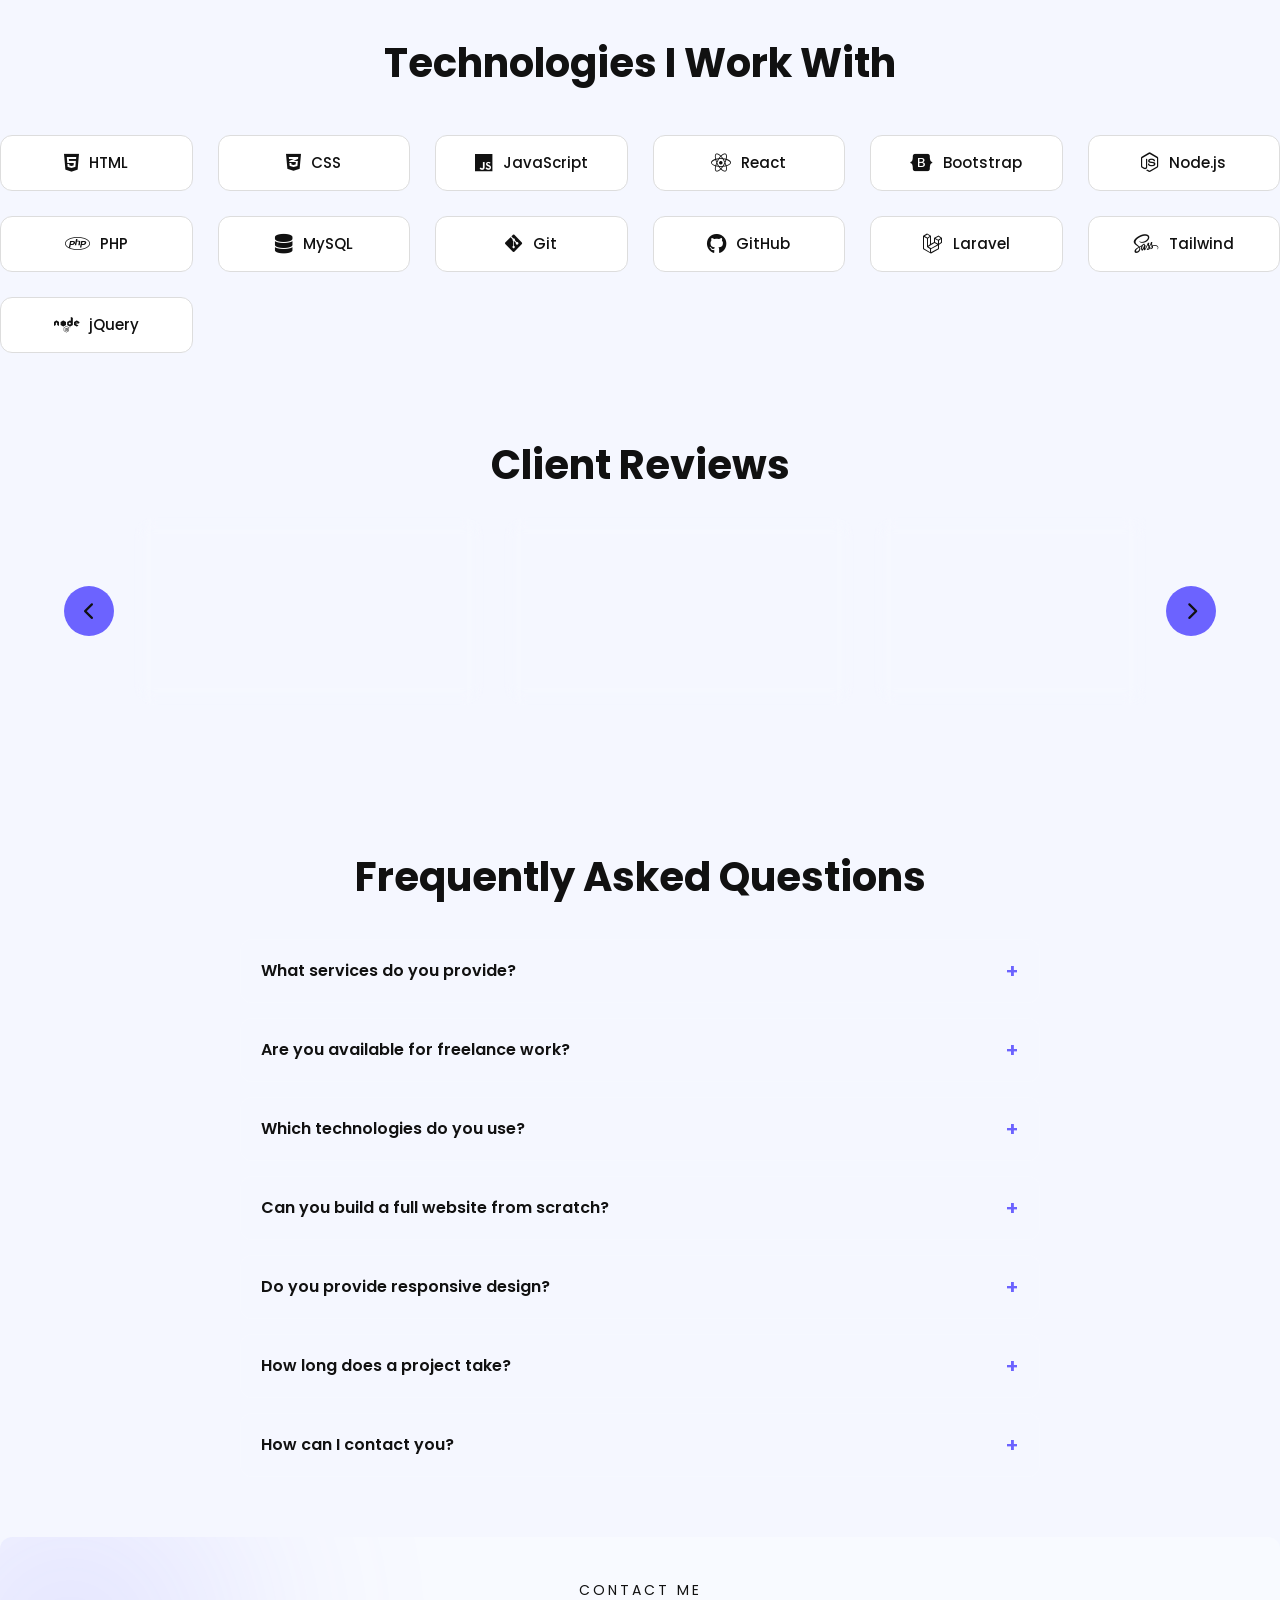
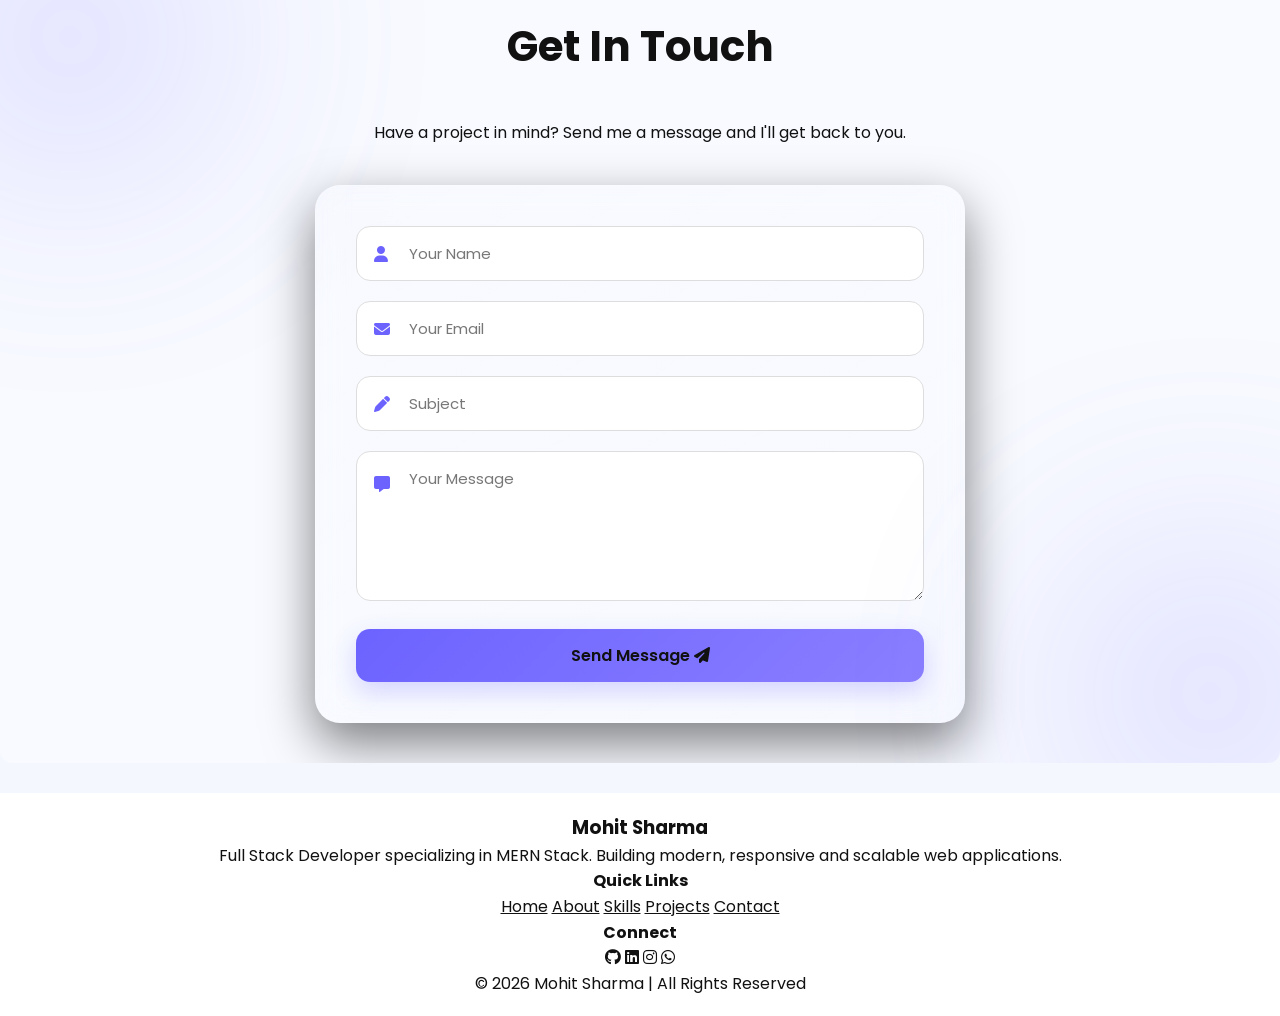
==== commit f89bd9c6: "m" ====
--- a/public/index.html
+++ b/public/index.html
@@ -1066,5 +1066,6 @@
 </script>
 
 <script src="src/script.js"></script>
+
 </body>
 </html>
--- a/public/src/style.css
+++ b/public/src/style.css
@@ -344,7 +344,3233 @@
     padding:10px 15px;
   }
 
-  .logo .mohit{
+  .logo .mohit{/* RESET */
+* {
+  margin: 0;
+  padding: 0;
+  box-sizing: border-box;
+  font-family: 'Poppins', sans-serif;
+}
+
+body.light .hamburger{
+  color: #111;
+}
+/* Dark Mode */
+body.dark .popup-box {
+  background: #151525;
+  color: #fff;
+}
+
+body.dark .popup-box h2,
+body.dark .popup-box p,
+body.dark .popup-box i {
+  color: #fff;
+}
+
+/* Light Mode */
+body.light .popup-box {
+  background: #fff;
+  color: #222;
+}
+
+body.light .popup-box h2 {
+  color: #222;
+}
+
+body.light .popup-box p {
+  color: #555;
+}
+
+body.light .popup-box i {
+  color: #fff;
+  /* check icon white hi rahe */
+}
+
+
+
+
+
+body.light .primary:hover {
+  background: #5548ff;
+  color: white !important;
+}
+
+body.light .secondary:hover {
+  background: #6c63ff;
+  color: white !important;
+  border-color: #6c63ff;
+}
+
+body.light .btn:hover {
+  transform: scale(1.05);
+}
+
+body {
+  background: #0f0f0f;
+  color: white;
+  line-height: 1.6;
+  transition: background 0.4s ease, color 0.4s ease;
+}
+
+body.light {
+  background: #f5f7ff;
+  color: #111;
+}
+
+body.light .sharma {
+  color: #6c63ff !important;
+}
+
+body.light .logo{
+  color: #6c63ff !important;
+}
+
+
+/* LIGHT MODE CONTACT FORM */
+body.light .contact {
+  background: #f8faff;
+  padding: 40px 20px;
+  border-radius: 12px;
+}
+
+/* INPUTS */
+body.light .contact input,
+body.light .contact textarea {
+  background: #f8faff !important;
+  border: 2px solid transparent !important;
+  color: #111 !important;
+  padding: 14px 18px;
+  border-radius: 14px;
+  font-size: 15px;
+  transition: .3s;
+}
+
+/* FOCUS EFFECT */
+body.light .contact input:focus,
+body.light .contact textarea:focus {
+  border-color: #6c63ff !important;
+  background: white !important;
+  box-shadow: 0 0 0 4px rgba(108, 99, 255, .15);
+}
+
+/* PLACEHOLDER */
+body.light .contact input::placeholder,
+body.light .contact textarea::placeholder {
+  color: #888;
+}
+
+/* BUTTON */
+body.light .contact button {
+  background: linear-gradient(135deg, #6c63ff, #8b7fff);
+  color: white;
+  border-radius: 14px;
+  padding: 14px;
+  font-size: 16px;
+  font-weight: 600;
+  transition: .3s;
+  box-shadow: 0 10px 25px rgba(108, 99, 255, .25);
+}
+
+/* HOVER */
+body.light .contact button:hover {
+  transform: translateY(-4px);
+  box-shadow: 0 15px 35px rgba(108, 99, 255, .35);
+  color: white;
+}
+
+/* HEADING */
+body.light .contact h2 {
+  color: #111;
+  margin-bottom: 40px;
+}
+
+/* FORCE ALL TEXT VISIBLE */
+body.light * {
+  color: #111 !important;
+}
+
+/* NAVBAR */
+body.light .navbar {
+  background: white;
+  border-bottom: 1px solid #ddd;
+}
+
+/* DARK MODE */
+.nav-links a:hover {
+  color: #6c63ff;
+}
+
+/* LIGHT MODE - WhatsApp Button Hover */
+body.light .whatapp{
+    border-color: #25D366;
+}
+body.light .whatapp:hover {
+  background: #25D366;
+  color: white !important;
+  border-color: #25D366;
+  transform: translateY(-3px);
+}
+
+/* LIGHT MODE - Resume Button Hover */
+body.light .hireme:hover {
+  background: #6c63ff;
+  color: white !important;
+  border-color: #6c63ff;
+  transform: translateY(-3px);
+}
+
+/* LIGHT MODE HOVER */
+body.light .nav-links a:hover {
+  color: #6c63ff !important;
+  background: rgba(108, 99, 255, 0.1);
+  padding: 8px 14px;
+  border-radius: 8px;
+  transition: all 0.3s ease;
+}
+
+
+/* LIGHT MODE SOCIAL ICONS */
+body.light .socials i {
+  width: 50px;
+  height: 50px;
+  display: flex;
+  align-items: center;
+  justify-content: center;
+  border-radius: 50%;
+  cursor: pointer;
+  transition: all .3s ease;
+}
+
+body.light.socials a,
+i {
+  text-decoration: none;
+
+}
+
+
+
+body.light .socials i:hover {
+  background: #6c63ff;
+  color: white !important;
+  transform: translateY(-5px) scale(1.1);
+  box-shadow: 0 10px 25px rgba(108, 99, 255, .3);
+}
+
+/* CARDS FIX (IMPORTANT) */
+body.light .card,
+body.light .project-card,
+body.light .service-card,
+body.light .info-card,
+body.light .stat-box,
+body.light .about-box {
+  background: white !important;
+  border: 1px solid #ddd !important;
+  color: #111 !important;
+}
+
+/* PROJECT OVERLAY FIX */
+body.light .project-overlay {
+  background: rgba(108, 99, 255, 0.9);
+}
+
+/* INPUT FIX */
+body.light input,
+body.light textarea {
+  background: white !important;
+  color: #111 !important;
+  border: 1px solid #ccc !important;
+}
+
+/* BUTTON TEXT FIX */
+body.light .btn {
+  color: black !important;
+}
+
+body.light footer {
+  background-color: white;
+}
+
+/* ================= NAVBAR ================= */
+
+body{
+  padding-top:80px;
+}
+html,
+body{
+    overflow-x:hidden;
+    width:100%;
+}
+
+.navbar{
+  position:fixed;
+  top:0;
+  left:0;
+  width:100%;
+
+  display:grid;
+  grid-template-columns: 1fr auto 1fr;
+
+  align-items:center;
+
+  padding:15px 40px;
+  background:rgba(15,15,25,.85);
+  backdrop-filter:blur(18px);
+  z-index:9999;
+}
+
+/* Logo Left */
+.logo{
+  display:flex;
+  align-items:center;
+   justify-self:start;
+
+  gap:10px;
+  text-decoration: none;
+   color:#6c63ff;
+}
+
+.logo i{
+  font-size:34px;
+  color:#6c63ff;
+}
+
+.mohit{
+  font-size:26px;
+  font-weight:700;
+  color:#fff;
+}
+
+/* Exact Center */
+.nav-links{
+  display:flex;
+  align-items:center;
+  gap:28px;
+  list-style:none;
+
+  justify-self:center;
+
+  margin:0;
+  padding:0;
+}
+
+
+.nav-links a{
+  color:white;
+  text-decoration:none;
+  font-size:15px;
+  font-weight:500;
+  position:relative;
+  transition:.3s;
+}
+
+.nav-links a::after{
+  content:"";
+  position:absolute;
+  left:0;
+  bottom:-6px;
+  width:0;
+  height:2px;
+  background:#6c63ff;
+  transition:.3s;
+}
+
+.nav-links a:hover{
+  color:#6c63ff;
+}
+
+.nav-links a:hover::after{
+  width:100%;
+}
+
+/* Right Side */
+
+
+
+.nav-right{
+  display:flex;
+  align-items:center;
+  gap:12px;
+
+  justify-self:end;
+
+  margin:0;
+}
+.whatapp{
+     border:1px solid rgba(255,255,255,.15);
+  color:#25D366;
+  text-decoration: none;
+  padding: 4px 10px;
+  border-radius: 50px;
+   display:flex;
+    gap:8px;
+    flex-wrap:wrap;
+    align-items: center;
+    justify-content: center;
+
+
+     display:inline-flex;
+   
+  
+
+  background: rgba(34, 197, 94, 0.15);
+border: 1px solid rgba(34, 197, 94, 0.4);
+color: #22c55e;
+
+  
+
+    backdrop-filter:blur(10px);
+    
+
+}
+.whatapp:hover{
+      background:#25d366;
+  color:#fff;
+  transform:translateY(-3px);
+  
+}
+.hireme{
+        border:1px solid rgba(255,255,255,.15);
+  color:#6c63ff;
+  text-decoration: none;
+  padding: 4px 10px;
+  border-radius: 50px;
+    display:flex;
+    gap:8px;
+    flex-wrap:wrap;
+    align-items: center;
+    justify-content: center;
+      display:inline-flex;
+   
+  
+
+    background:rgba(108,99,255,.15);
+    border:1px solid rgba(108,99,255,.4);
+
+  
+
+    backdrop-filter:blur(10px);
+}
+.hireme:hover{
+         background:#6c63ff;
+  color:#fff;
+  transform:translateY(-3px);
+}
+/* Buttons */
+
+.btn{
+  display:flex;
+  align-items:center;
+  justify-content:center;
+  gap:8px;
+
+  padding:10px 16px;
+  border-radius:50px;
+  text-decoration:none;
+
+  transition:.3s;
+}
+
+
+
+
+.secondary{
+  background:#6c63ff;
+  color:white;
+}
+
+.secondary:hover{
+  transform:translateY(-3px);
+  box-shadow:0 8px 25px rgba(108,99,255,.4);
+}
+
+/* Theme */
+
+#themeToggle{
+  width:42px;
+  height:42px;
+  border-radius:50%;
+  border:none;
+  cursor:pointer;
+
+      background:rgba(108,99,255,.15);
+    border:1px solid rgba(108,99,255,.4);
+
+  
+  color:white;
+
+  transition:.3s;
+}
+
+#themeToggle:hover{
+  background:#6c63ff;
+}
+
+/* Hamburger */
+
+.hamburger{
+  display:none;
+  color:white;
+  font-size:30px;
+  cursor:pointer;
+}
+
+/* Mobile */
+@media (max-width:768px){
+
+  .navbar{
+    display:flex;
+    align-items:center;
+    justify-content:space-between;
+
+    padding:12px 15px;
+  }
+
+  /* Logo */
+  .logo{
+    flex:1;
+  }
+
+  .mohit{
+    font-size:22px;
+  }
+
+  /* Right side */
+  .nav-right{
+    display:flex;
+    align-items:center;
+    gap:8px;
+
+    justify-content:flex-end;
+    margin:0;
+  }
+
+  .whatapp{
+  display:inline-flex;
+    align-items:center;
+    justify-content:center;
+    gap:5px;
+
+    height:38px;
+    padding:0 12px;
+
+    font-size:12px;
+    line-height:1;
+    white-space:nowrap;
+
+    flex-shrink:0;
+  }
+
+  .whatapp i{
+    font-size:14px;
+    margin:0;
+  }
+
+  #themeToggle{
+    display:flex !important;
+    align-items:center;
+    justify-content:center;
+
+    width:36px;
+    height:36px;
+    flex-shrink:0;
+        background:rgba(108,99,255,.15);
+    border:1px solid rgba(108,99,255,.4);
+
+  
+  }
+
+  .hireme{
+    display:none !important;
+  }
+
+  /* Hamburger */
+  .hamburger{
+    display:flex;
+    align-items:center;
+    justify-content:center;
+
+    width:36px;
+    height:36px;
+
+    font-size:24px;
+    margin-left:5px;
+    flex-shrink:0;
+  }
+
+  /* Mobile Menu */
+  .nav-links{
+    position:fixed;
+    top:70px;
+    left:0;
+    width:100%;
+
+    display:none;
+    flex-direction:column;
+    align-items:center;
+    gap:20px;
+
+    padding:25px 0;
+    background:#10121d;
+
+    z-index:9998;
+  }
+
+  .nav-links.active{
+    display:flex;
+  }
+}
+/* Light Mode */
+
+body.light .navbar{
+  background:rgba(255,255,255,.85);
+}
+
+body.light .mohit{
+  color:#111;
+}
+
+body.light .nav-links a{
+  color:#111;
+}
+
+body.light .nav-links a:hover{
+  color:#6c63ff;
+}
+
+body.light .hamburger{
+  color:#111;
+}
+
+body.light .nav-links{
+  background:white;
+}
+
+
+/* ================= HERO ================= */
+
+.hero{
+    min-height:calc(100vh - 80px);
+    display:flex;
+    align-items:center;
+    justify-content:space-between;
+    gap:80px;
+    padding:60px 8%;
+}
+
+.hero-left{
+    flex:1;
+    max-width:650px;
+}
+
+.hero-right{
+    flex:1;
+    display:flex;
+    justify-content:center;
+    align-items:center;
+}
+
+/* ================= TAG ================= */
+
+.tag{
+    display:inline-flex;
+    align-items:center;
+    padding:8px 18px;
+    border-radius:50px;
+
+    background:rgba(108,99,255,.15);
+    border:1px solid rgba(108,99,255,.4);
+
+    color:#6c63ff;
+    font-size:.85rem;
+    font-weight:600;
+
+    backdrop-filter:blur(10px);
+    margin-bottom:20px;
+}
+
+/* ================= TEXT ================= */
+
+.hero h1{
+    font-size:clamp(2.8rem,6vw,4.8rem);
+    line-height:1.1;
+    margin-bottom:15px;
+}
+
+.sharma{
+    color:#6c63ff;
+}
+
+.hero h3{
+    font-size:1.3rem;
+    color:#9c9c9c;
+    margin-bottom:20px;
+}
+
+.hero p{
+    max-width:580px;
+    line-height:1.8;
+    color:#b5b5b5;
+    margin-bottom:30px;
+}
+
+/* ================= BUTTONS ================= */
+
+.buttons{
+    display:flex;
+    gap:15px;
+    flex-wrap:wrap;
+}
+
+.btn{
+    padding:14px 24px;
+    border-radius:12px;
+    font-weight:600;
+    text-decoration:none;
+    transition:.3s ease;
+}
+
+.primary{
+    background:#6c63ff;
+    color:#fff;
+}
+
+.primary:hover{
+    transform:translateY(-4px);
+    box-shadow:0 15px 30px rgba(108,99,255,.35);
+}
+
+.secondary{
+    border:1px solid rgba(255,255,255,.15);
+    backdrop-filter:blur(10px);
+}
+
+.secondary:hover{
+    background:#6c63ff;
+    color:#fff;
+}
+
+/* ================= IMAGE ================= */
+
+.hero-image{
+    position:relative;
+}
+
+.hero-image::before{
+    content:"";
+    position:absolute;
+    inset:-20px;
+    border-radius:50%;
+
+    background:#6c63ff;
+    filter:blur(120px);
+    opacity:.25;
+
+    z-index:-1;
+}
+
+.hero-image img{
+    width:420px;
+    height:420px;
+
+    border-radius:50%;
+    object-fit:cover;
+
+    border:5px solid #6c63ff;
+
+    box-shadow:
+    0 0 30px rgba(108,99,255,.35),
+    0 0 60px rgba(108,99,255,.15);
+
+    animation:floatImg 4s ease-in-out infinite;
+    transition:.4s ease;
+}
+
+.hero-image img:hover{
+    transform:scale(1.04);
+}
+
+@keyframes floatImg{
+    0%,100%{
+        transform:translateY(0);
+    }
+    50%{
+        transform:translateY(-15px);
+    }
+}
+
+/* ================= WORK BADGE ================= */
+
+.work-badge{
+    position:absolute;
+
+    left:50%;
+    bottom:-20px;
+
+    transform:translateX(-50%);
+
+    padding:10px 18px;
+    border-radius:50px;
+
+    background:rgba(0,255,136,.08);
+    border:1px solid #00ff88;
+
+    color:#00ff88;
+
+    display:flex;
+    align-items:center;
+    gap:8px;
+
+    font-size:.9rem;
+    font-weight:600;
+
+    white-space:nowrap;
+    backdrop-filter:blur(15px);
+}
+
+.dot{
+    width:10px;
+    height:10px;
+    border-radius:50%;
+    background:#00ff88;
+
+    animation:pulse 1.5s infinite;
+}
+
+@keyframes pulse{
+    0%{
+        transform:scale(1);
+        opacity:1;
+    }
+
+    50%{
+        transform:scale(1.5);
+        opacity:.5;
+    }
+
+    100%{
+        transform:scale(1);
+        opacity:1;
+    }
+}
+
+/* ================= SOCIALS ================= */
+
+.socials{
+    display:flex;
+    gap:18px;
+    margin-top:35px;
+}
+
+.socials a{
+    width:52px;
+    height:52px;
+
+    display:flex;
+    align-items:center;
+    justify-content:center;
+
+    border-radius:50%;
+
+    color:#fff;
+    text-decoration:none;
+
+    border:1px solid rgba(255,255,255,.08);
+
+    transition:.3s;
+}
+
+.socials a:hover{
+    background:#6c63ff;
+    transform:translateY(-5px);
+    box-shadow:0 12px 25px rgba(108,99,255,.35);
+}
+
+.socials i{
+    font-size:20px;
+}
+
+/* ================= TABLET ================= */
+
+@media(max-width:992px){
+
+    .hero{
+        gap:40px;
+    }
+
+    .hero-image img{
+        width:340px;
+        height:340px;
+    }
+}
+
+/* ================= MOBILE ================= */
+
+@media(max-width:768px){
+
+    .hero{
+        flex-direction:column-reverse;
+        text-align:center;
+
+        padding:40px 20px;
+        gap:70px;
+    }
+
+    .hero-left{
+        max-width:100%;
+        display:flex;
+        flex-direction:column;
+        align-items:center;
+    }
+
+    .hero h1{
+        font-size:2.5rem;
+    }
+
+    .hero h3{
+        font-size:1rem;
+    }
+
+    .hero p{
+        max-width:100%;
+        font-size:15px;
+    }
+
+    .hero-image img{
+        width:250px;
+        height:250px;
+    }
+
+    .buttons{
+        width:100%;
+        flex-direction:column;
+        align-items:center;
+    }
+
+    .buttons .btn{
+        width:100%;
+        max-width:300px;
+    }
+
+    .socials{
+        justify-content:center;
+    }
+
+    .work-badge{
+        bottom:-35px;
+        font-size:12px;
+        padding:8px 14px;
+    }
+}
+
+/* ================= SMALL MOBILE ================= */
+
+@media(max-width:480px){
+
+    .hero h1{
+        font-size:2rem;
+    }
+
+    .hero-image img{
+        width:220px;
+        height:220px;
+    }
+
+    .tag{
+        font-size:.75rem;
+    }
+}
+
+
+
+
+
+/* ================= LOTTIE ================= */
+
+.lottie-section{
+    width:100%;
+    display:flex;
+    justify-content:center;
+    align-items:center;
+    padding:20px;
+}
+
+.lottie-section lottie-player{
+    width:min(100%, 550px);
+    height:auto;
+    aspect-ratio:1/1;
+}
+
+/* Tablet */
+
+@media (max-width:992px){
+
+    .lottie-section lottie-player{
+        width:420px;
+    }
+
+}
+
+/* Mobile */
+@media (max-width:768px){
+
+    .lottie-section{
+        padding:10px;
+        display:flex;
+        justify-content:center;
+        align-items:center;
+        overflow:hidden;
+    }
+
+    .lottie-section lottie-player{
+        width:300px;
+        height:300px;
+        max-width:100%;
+    }
+
+}
+
+/* Small Mobile */
+@media (max-width:480px){
+
+    .lottie-section lottie-player{
+        width:250px;
+        height:250px;
+    }
+
+}
+
+/* ================= ABOUT SECTION ================= */
+
+.about{
+    position:relative;
+    padding:120px 8%;
+    overflow:hidden;
+}
+
+.about::before{
+    content:"";
+    position:absolute;
+    top:0;
+    right:-150px;
+
+    width:400px;
+    height:400px;
+
+    background:#6c63ff;
+    filter:blur(180px);
+    opacity:.15;
+
+    z-index:-1;
+}
+
+.about h2{
+    text-align:center;
+    font-size:50px;
+    margin-bottom:70px;
+}
+
+/* ================= LAYOUT ================= */
+
+
+ 
+
+.about-box{
+    max-width:1400px;
+    width:100%;
+
+    margin:auto;
+
+    padding:60px;
+    border-radius:30px;
+
+    background:rgba(255,255,255,0.04);
+    backdrop-filter:blur(20px);
+
+    border:1px solid rgba(255,255,255,0.08);
+
+    display:grid;
+    grid-template-columns:1.2fr 1fr;
+    gap:80px;
+
+    box-shadow:
+    0 20px 40px rgba(0,0,0,.15);
+}
+
+/* ================= LEFT ================= */
+
+.about-left{
+    animation:slideLeft 1s ease;
+}
+
+.about-tag{
+    display:inline-flex;
+    align-items:center;
+
+    padding:8px 18px;
+
+    border-radius:50px;
+
+    background:rgba(108,99,255,.15);
+    border:1px solid rgba(108,99,255,.35);
+
+    color:#8f88ff;
+    font-size:13px;
+    font-weight:600;
+
+    margin-bottom:25px;
+}
+
+.about-left h3{
+    font-size:2.6rem;
+    margin-bottom:20px;
+    line-height:1.3;
+}
+
+.about-left p{
+    color:#bdbdbd;
+    line-height:1.9;
+    margin-bottom:18px;
+}
+
+/* ================= BUTTONS ================= */
+
+.about-buttons{
+    display:flex;
+    gap:15px;
+    flex-wrap:wrap;
+    margin-top:35px;
+}
+
+.about-buttons .btn{
+    min-width:180px;
+    justify-content:center;
+}
+
+/* ================= RIGHT ================= */
+
+.about-right{
+    animation:slideRight 1s ease;
+}
+
+/* ================= INFO CARD ================= */
+
+.info-card{
+    position:relative;
+
+    background:rgba(255,255,255,.05);
+    backdrop-filter:blur(20px);
+
+    border:1px solid rgba(255,255,255,.08);
+
+    border-radius:24px;
+
+    padding:30px;
+
+    overflow:hidden;
+
+    transition:.4s ease;
+}
+
+.info-card:hover{
+    transform:translateY(-10px);
+    border-color:#6c63ff;
+
+    box-shadow:
+    0 20px 40px rgba(108,99,255,.18);
+}
+
+.info-card::before{
+    content:"";
+    position:absolute;
+    inset:0;
+
+    background:linear-gradient(
+        135deg,
+        rgba(108,99,255,.15),
+        transparent
+    );
+
+    opacity:0;
+    transition:.4s;
+}
+
+.info-card:hover::before{
+    opacity:1;
+}
+
+.info-card h4{
+    color:#6c63ff;
+    font-size:1.3rem;
+    margin-bottom:20px;
+}
+
+/* ================= INFO ITEMS ================= */
+
+.info-item{
+    display:flex;
+    align-items:center;
+
+    gap:12px;
+
+    padding:14px 0;
+
+    border-bottom:1px solid rgba(255,255,255,.08);
+}
+
+.info-item:last-child{
+    border:none;
+}
+
+.info-item i{
+    color:#6c63ff;
+    font-size:18px;
+}
+
+.info-item span{
+    color:#aaa;
+}
+
+.info-item b{
+    margin-left:auto;
+    color:white;
+}
+
+/* ================= STATS ================= */
+
+.stats{
+    margin-top:25px;
+
+    display:grid;
+    grid-template-columns:repeat(3,1fr);
+    gap:18px;
+}
+
+.stat-box{
+    background:rgba(255,255,255,.05);
+    backdrop-filter:blur(15px);
+
+    border:1px solid rgba(255,255,255,.08);
+
+    border-radius:20px;
+
+    padding:25px 15px;
+
+    text-align:center;
+
+    transition:.4s ease;
+}
+
+.stat-box h3{
+    color:#6c63ff;
+    font-size:2rem;
+    margin-bottom:8px;
+}
+
+.stat-box p{
+    color:#cfcfcf;
+}
+
+.stat-box:hover{
+    transform:
+    translateY(-10px)
+    scale(1.05);
+
+    background:linear-gradient(
+        135deg,
+        #6c63ff,
+        #887cff
+    );
+
+    box-shadow:
+    0 20px 35px rgba(108,99,255,.35);
+}
+
+.stat-box:hover h3,
+.stat-box:hover p{
+    color:white;
+}
+
+/* ================= ANIMATIONS ================= */
+
+@keyframes slideLeft{
+    from{
+        opacity:0;
+        transform:translateX(-60px);
+    }
+    to{
+        opacity:1;
+        transform:translateX(0);
+    }
+}
+
+@keyframes slideRight{
+    from{
+        opacity:0;
+        transform:translateX(60px);
+    }
+    to{
+        opacity:1;
+        transform:translateX(0);
+    }
+}
+
+/* ================= TABLET ================= */
+
+@media(max-width:992px){
+
+    .about-box{
+        gap:40px;
+    }
+
+    .about-left h3{
+        font-size:2rem;
+    }
+
+}
+
+/* ================= MOBILE ================= */
+
+@media(max-width:768px){
+
+    .about{
+        padding:80px 20px;
+    }
+
+    .about-box{
+        grid-template-columns:1fr;
+        gap:40px;
+    }
+
+    .about-left,
+    .about-right{
+        width:100%;
+        text-align:center;
+    }
+
+    .about-left p{
+        text-align:center;
+    }
+
+    .about-buttons{
+        justify-content:center;
+        flex-direction:column;
+        align-items:center;
+    }
+
+    .about-buttons .btn{
+        width:100%;
+        max-width:320px;
+    }
+
+    .info-item{
+        flex-direction:column;
+        text-align:center;
+        gap:6px;
+    }
+
+    .info-item b{
+        margin-left:0;
+    }
+
+    .stats{
+        grid-template-columns:repeat(3,1fr);
+        gap:10px;
+    }
+
+    .stat-box{
+        padding:18px 10px;
+    }
+
+    .stat-box h3{
+        font-size:1.4rem;
+    }
+
+}
+
+/* ================= SMALL MOBILE ================= */
+
+@media(max-width:480px){
+
+    .about h2{
+        font-size:2rem;
+    }
+
+    .about-left h3{
+        font-size:1.8rem;
+    }
+
+    .stats{
+        grid-template-columns:1fr;
+    }
+
+}
+
+
+
+/* ================= SERVICES ================= */
+
+.services{
+    padding:120px 8%;
+    position:relative;
+    overflow:hidden;
+}
+
+.services::before{
+    content:"";
+    position:absolute;
+    width:350px;
+    height:350px;
+
+    background:#6c63ff;
+    filter:blur(180px);
+
+    opacity:.12;
+
+    top:50px;
+    left:-100px;
+
+    z-index:-1;
+}
+
+.services h2{
+    text-align:center;
+    font-size:50px;
+    margin-bottom:70px;
+
+  
+}
+
+/* ================= GRID ================= */
+
+.services-grid{
+    display:grid;
+    grid-template-columns:repeat(4,1fr);
+    gap:30px;
+
+    max-width:1500px;
+    margin:auto;
+}
+
+/* ================= CARD ================= */
+
+.service-card{
+    position:relative;
+
+    overflow:hidden;
+
+    border-radius:24px;
+
+    background:rgba(255,255,255,.05);
+    backdrop-filter:blur(20px);
+
+    border:1px solid rgba(255,255,255,.08);
+
+    transition:.5s ease;
+
+    animation:floatCard 5s ease-in-out infinite;
+}
+
+.service-card::before{
+    content:"";
+    position:absolute;
+    inset:0;
+
+    background:linear-gradient(
+        135deg,
+        rgba(108,99,255,.15),
+        transparent
+    );
+
+    opacity:0;
+    transition:.4s;
+}
+
+.service-card:hover::before{
+    opacity:1;
+}
+
+.service-card:hover{
+    transform:
+    translateY(-12px)
+    scale(1.02);
+
+    border-color:#6c63ff;
+
+    box-shadow:
+    0 20px 40px rgba(108,99,255,.25);
+}
+
+/* ================= IMAGE ================= */
+
+.service-card img{
+    width:100%;
+    height:240px;
+
+    object-fit:cover;
+    display:block;
+
+    transition:.6s ease;
+}
+
+.service-card:hover img{
+    transform:scale(1.08);
+}
+
+/* ================= ICON ================= */
+
+.service-card i{
+    display:inline-flex;
+    align-items:center;
+    justify-content:center;
+
+    width:65px;
+    height:65px;
+
+    margin:25px 0 0 20px;
+
+    border-radius:50%;
+
+    font-size:28px;
+
+    color:#6c63ff;
+
+    background:rgba(108,99,255,.12);
+
+    transition:.4s;
+}
+
+.service-card:hover i{
+    transform:rotate(360deg);
+    background:#6c63ff;
+    color:#fff;
+}
+
+/* ================= CONTENT ================= */
+
+.service-card h3{
+    padding:20px 20px 10px;
+    font-size:1.4rem;
+}
+
+.service-card p{
+    padding:0 20px 30px;
+    color:#c7c7c7;
+    line-height:1.8;
+}
+
+/* ================= FLOAT ANIMATION ================= */
+
+@keyframes floatCard{
+
+    0%,100%{
+        transform:translateY(0);
+    }
+
+    50%{
+        transform:translateY(-5px);
+    }
+
+}
+
+/* ================= TABLET ================= */
+
+@media(max-width:1200px){
+
+    .services-grid{
+        grid-template-columns:repeat(2,1fr);
+    }
+
+}
+
+/* ================= MOBILE ================= */
+
+@media(max-width:768px){
+
+    .services{
+        padding:80px 20px;
+    }
+
+    .services-grid{
+        grid-template-columns:1fr;
+        gap:25px;
+    }
+
+    .service-card{
+        max-width:500px;
+        width:100%;
+        margin:auto;
+    }
+
+    .service-card img{
+        height:220px;
+    }
+
+    .service-card h3,
+    .service-card p{
+        text-align:center;
+    }
+
+    .service-card i{
+        margin:25px auto 0;
+        display:flex;
+    }
+
+}
+
+/* ================= SMALL MOBILE ================= */
+
+@media(max-width:480px){
+
+    .service-card img{
+        height:180px;
+    }
+
+    .service-card h3{
+        font-size:1.2rem;
+    }
+
+    .service-card p{
+        font-size:.95rem;
+    }
+
+}
+
+/* ================= PROJECTS ================= */
+
+.projects{
+    padding:120px 8%;
+    position:relative;
+    overflow:hidden;
+}
+
+.projects::before{
+    content:"";
+    position:absolute;
+
+    width:400px;
+    height:400px;
+
+    background:#6c63ff;
+    filter:blur(180px);
+
+    opacity:.12;
+
+    right:-120px;
+    top:100px;
+
+    z-index:-1;
+}
+
+.projects h2{
+    text-align:center;
+    font-size:50px;
+    margin-bottom:70px;
+
+
+}
+
+/* ================= GRID ================= */
+
+.project-grid{
+    max-width:1600px;
+    margin:auto;
+
+    display:grid;
+    grid-template-columns:repeat(4,1fr);
+    gap:30px;
+}
+
+/* ================= CARD ================= */
+
+.project-card{
+    position:relative;
+    overflow:hidden;
+
+    border-radius:24px;
+
+    background:rgba(255,255,255,.05);
+    backdrop-filter:blur(20px);
+
+    border:1px solid rgba(255,255,255,.08);
+
+    transition:.5s ease;
+}
+
+.project-card:hover{
+    transform:
+    translateY(-12px)
+    scale(1.02);
+
+    border-color:#6c63ff;
+
+    box-shadow:
+    0 20px 40px rgba(108,99,255,.25);
+}
+
+/* ================= IMAGE ================= */
+
+.project-card img{
+    width:100%;
+    height:240px;
+
+    object-fit:cover;
+    display:block;
+
+    transition:.6s ease;
+}
+
+.project-card:hover img{
+    transform:scale(1.08);
+}
+
+/* ================= CONTENT ================= */
+
+.project-content{
+    padding:22px;
+}
+
+.project-content h3{
+    color:#6c63ff;
+    margin-bottom:10px;
+    font-size:1.3rem;
+}
+
+.project-content p{
+    color:#c7c7c7;
+    line-height:1.7;
+    margin-bottom:12px;
+}
+
+.project-content span{
+    display:inline-block;
+
+    padding:6px 12px;
+
+    border-radius:20px;
+
+    background:rgba(108,99,255,.12);
+    color:#a89fff;
+
+    font-size:12px;
+}
+
+/* ================= OVERLAY ================= */
+
+.project-overlay{
+    position:absolute;
+    inset:0;
+
+    background:
+    linear-gradient(
+        rgba(108,99,255,.92),
+        rgba(90,82,230,.92)
+    );
+
+    display:flex;
+    justify-content:center;
+    align-items:center;
+    gap:15px;
+
+    opacity:0;
+    visibility:hidden;
+
+    transition:.4s ease;
+}
+
+.project-card:hover .project-overlay{
+    opacity:1;
+    visibility:visible;
+}
+
+.project-overlay a{
+    text-decoration:none;
+
+    padding:12px 18px;
+
+    border-radius:12px;
+
+    background:white;
+    color:#111;
+
+    font-weight:600;
+
+    transition:.3s;
+}
+
+.project-overlay a:hover{
+    transform:translateY(-3px);
+}
+
+/* ================= TABLET ================= */
+
+@media(max-width:1200px){
+
+    .project-grid{
+        grid-template-columns:repeat(2,1fr);
+    }
+
+}
+
+/* ================= MOBILE ================= */
+
+@media(max-width:768px){
+
+    .projects{
+        padding:80px 20px;
+    }
+
+    .project-grid{
+        grid-template-columns:1fr;
+        gap:25px;
+    }
+
+    .project-card{
+        max-width:550px;
+        width:100%;
+        margin:auto;
+    }
+
+    .project-card img{
+        height:220px;
+    }
+
+    .project-content{
+        text-align:center;
+    }
+
+}
+
+/* ================= SMALL MOBILE ================= */
+
+@media(max-width:480px){
+
+    .project-card img{
+        height:190px;
+    }
+
+    .project-content h3{
+        font-size:1.1rem;
+    }
+
+    .project-content p{
+        font-size:.95rem;
+    }
+
+}
+
+/* ================= SKILLS ================= */
+
+.skills{
+    padding:120px 8%;
+    position:relative;
+    overflow:hidden;
+}
+
+.skills::before{
+    content:"";
+    position:absolute;
+
+    width:350px;
+    height:350px;
+
+    background:#6c63ff;
+    filter:blur(180px);
+
+    opacity:.12;
+
+    right:-120px;
+    top:50px;
+
+    z-index:-1;
+}
+
+.skills h2{
+    text-align:center;
+
+    font-size:50px;
+
+    margin-bottom:70px;
+
+  
+}
+
+/* ================= GRID ================= */
+
+.skill-grid{
+    max-width:1400px;
+    margin:auto;
+
+    display:grid;
+    grid-template-columns:repeat(auto-fit,minmax(220px,1fr));
+
+    gap:25px;
+}
+
+/* ================= CARD ================= */
+
+.card{
+    position:relative;
+
+    display:flex;
+    align-items:center;
+    justify-content:center;
+    gap:12px;
+
+    padding:22px;
+
+    border-radius:20px;
+
+    background:rgba(255,255,255,.05);
+    backdrop-filter:blur(15px);
+
+    border:1px solid rgba(255,255,255,.08);
+
+    cursor:pointer;
+
+    transition:.4s ease;
+
+    overflow:hidden;
+}
+
+/* Gradient Hover Layer */
+
+.card::before{
+    content:"";
+    position:absolute;
+    inset:0;
+
+    background:linear-gradient(
+        135deg,
+        rgba(108,99,255,.15),
+        transparent
+    );
+
+    opacity:0;
+
+    transition:.4s;
+}
+
+.card:hover::before{
+    opacity:1;
+}
+
+/* Icon */
+
+.card i{
+    font-size:28px;
+    color:#6c63ff;
+
+    transition:.4s ease;
+}
+
+/* Text */
+
+.card{
+    font-size:17px;
+    font-weight:600;
+}
+
+/* Hover */
+
+.card:hover{
+    transform:
+    translateY(-10px)
+    scale(1.03);
+
+    border-color:#6c63ff;
+
+    box-shadow:
+    0 15px 35px rgba(108,99,255,.25);
+}
+
+.card:hover i{
+    transform:rotate(10deg) scale(1.15);
+}
+
+/* Floating Animation */
+
+.card:nth-child(odd){
+    animation:floatCard 4s ease-in-out infinite;
+}
+
+.card:nth-child(even){
+    animation:floatCard 5s ease-in-out infinite;
+}
+
+@keyframes floatCard{
+
+    0%,100%{
+        transform:translateY(0);
+    }
+
+    50%{
+        transform:translateY(-5px);
+    }
+
+}
+
+/* ================= TABLET ================= */
+
+@media(max-width:1024px){
+
+    .skill-grid{
+        grid-template-columns:
+        repeat(auto-fit,minmax(180px,1fr));
+    }
+
+}
+
+/* ================= MOBILE ================= */
+
+@media(max-width:768px){
+
+    .skills{
+        padding:80px 20px;
+    }
+
+    .skill-grid{
+        grid-template-columns:
+        repeat(2,1fr);
+
+        gap:15px;
+    }
+
+    .card{
+        padding:18px;
+        font-size:15px;
+    }
+
+    .card i{
+        font-size:24px;
+    }
+
+}
+
+/* ================= SMALL MOBILE ================= */
+
+@media(max-width:480px){
+
+    .skill-grid{
+        grid-template-columns:1fr 1fr;
+    }
+
+    .card{
+        padding:15px;
+        font-size:14px;
+    }
+
+    .card i{
+        font-size:20px;
+    }
+
+}
+
+
+
+/* ================= REVIEWS ================= */
+
+.reviews{
+    padding:120px 8%;
+    position:relative;
+    overflow:hidden;
+}
+
+.reviews::before{
+    content:"";
+    position:absolute;
+
+    width:350px;
+    height:350px;
+
+    background:#6c63ff;
+    filter:blur(180px);
+
+    opacity:.12;
+
+    left:-100px;
+    top:50px;
+
+    z-index:-1;
+}
+
+.reviews h2{
+    text-align:center;
+    font-size:50px;
+    margin-bottom:70px;
+
+
+}
+
+/* ================= WRAPPER ================= */
+
+.review-wrapper{
+    display:flex;
+    align-items:center;
+    gap:25px;
+
+    max-width:1500px;
+    margin:auto;
+}
+
+/* ================= CONTAINER ================= */
+
+.review-container{
+    display:flex;
+    gap:25px;
+
+    overflow-x:auto;
+    scroll-behavior:smooth;
+
+    scrollbar-width:none;
+    flex:1;
+
+    padding:10px;
+}
+
+.review-container::-webkit-scrollbar{
+    display:none;
+}
+
+/* ================= CARD ================= */
+
+.review-card{
+    min-width:380px;
+    flex-shrink:0;
+
+    padding:30px;
+
+    border-radius:24px;
+
+    background:rgba(255,255,255,.05);
+    backdrop-filter:blur(20px);
+
+    border:1px solid rgba(255,255,255,.08);
+
+    transition:.4s ease;
+
+    position:relative;
+    overflow:hidden;
+}
+
+.review-card::before{
+    content:"";
+    position:absolute;
+    inset:0;
+
+    background:linear-gradient(
+        135deg,
+        rgba(108,99,255,.15),
+        transparent
+    );
+
+    opacity:0;
+
+    transition:.4s;
+}
+
+.review-card:hover::before{
+    opacity:1;
+}
+
+.review-card:hover{
+    transform:translateY(-10px);
+
+    border-color:#6c63ff;
+
+    box-shadow:
+    0 20px 40px rgba(108,99,255,.25);
+}
+
+/* ================= STARS ================= */
+
+.stars{
+    color:#FFD700;
+    font-size:22px;
+    margin-bottom:18px;
+    letter-spacing:3px;
+}
+
+/* ================= TEXT ================= */
+
+.review-card p{
+    color:#d6d6d6;
+    line-height:1.9;
+    font-size:15px;
+}
+
+.review-card h4{
+    margin-top:20px;
+
+    color:#6c63ff;
+    font-size:18px;
+    font-weight:600;
+}
+
+/* ================= QUOTE ICON ================= */
+
+.review-card::after{
+    content:"❝";
+
+    position:absolute;
+
+    top:15px;
+    right:20px;
+
+    font-size:60px;
+
+    color:rgba(108,99,255,.15);
+}
+
+/* ================= BUTTONS ================= */
+
+.slider-btn{
+    width:60px;
+    height:60px;
+
+    border:none;
+    border-radius:50%;
+
+    background:linear-gradient(
+        135deg,
+        #6c63ff,
+        #8b7fff
+    );
+
+    color:#fff;
+
+    cursor:pointer;
+
+    font-size:20px;
+
+    transition:.3s ease;
+
+    flex-shrink:0;
+
+    box-shadow:
+    0 10px 25px rgba(108,99,255,.25);
+}
+
+.slider-btn:hover{
+    transform:scale(1.1);
+
+    box-shadow:
+    0 15px 35px rgba(108,99,255,.4);
+}
+
+.slider-btn:active{
+    transform:scale(.95);
+}
+
+/* ================= TABLET ================= */
+
+@media(max-width:1024px){
+
+    .review-card{
+        min-width:320px;
+    }
+
+}
+
+/* ================= MOBILE ================= */
+
+@media(max-width:768px){
+
+    .reviews{
+        padding:80px 20px;
+    }
+
+    .review-wrapper{
+        gap:12px;
+    }
+
+    .review-card{
+        min-width:280px;
+        padding:22px;
+    }
+
+    .review-card p{
+        font-size:14px;
+    }
+
+    .review-card h4{
+        font-size:16px;
+    }
+
+    .slider-btn{
+        width:45px;
+        height:45px;
+
+        font-size:16px;
+    }
+
+}
+
+/* ================= SMALL MOBILE ================= */
+
+@media(max-width:480px){
+
+    .review-card{
+        min-width:250px;
+    }
+
+    .stars{
+        font-size:18px;
+    }
+
+}
+
+
+
+
+/* ================= FAQ SECTION ================= */
+
+.faq{
+    padding:120px 8%;
+    position:relative;
+    overflow:hidden;
+}
+
+.faq::before{
+    content:"";
+    position:absolute;
+
+    width:350px;
+    height:350px;
+
+    background:#6c63ff;
+
+    filter:blur(180px);
+    opacity:.12;
+
+    left:-100px;
+    top:50px;
+
+    z-index:-1;
+}
+
+/* Heading */
+
+.faq h2{
+    text-align:center;
+
+    font-size:50px;
+
+    margin-bottom:70px;
+
+}
+
+/* Container */
+
+.faq-container{
+    max-width:1000px;
+    margin:auto;
+
+    display:flex;
+    flex-direction:column;
+    gap:18px;
+}
+
+/* FAQ Item */
+
+.faq-item{
+    background:rgba(255,255,255,.05);
+
+    backdrop-filter:blur(20px);
+
+    border:1px solid rgba(255,255,255,.08);
+
+    border-radius:18px;
+
+    overflow:hidden;
+
+    transition:.4s ease;
+
+    cursor:pointer;
+}
+
+.faq-item:hover{
+    transform:translateY(-5px);
+
+    border-color:#6c63ff;
+
+    box-shadow:
+    0 15px 35px rgba(108,99,255,.15);
+}
+
+/* Active */
+
+.faq-item.active{
+    border-color:#6c63ff;
+
+    box-shadow:
+    0 15px 35px rgba(108,99,255,.2);
+}
+
+/* Question */
+
+.faq-question{
+    padding:22px 25px;
+
+    display:flex;
+    justify-content:space-between;
+    align-items:center;
+
+    font-size:18px;
+    font-weight:600;
+
+    color:#fff;
+}
+
+/* Plus Icon */
+
+.faq-question::after{
+    content:"+";
+
+    width:35px;
+    height:35px;
+
+    display:flex;
+    align-items:center;
+    justify-content:center;
+
+    border-radius:50%;
+
+    background:rgba(108,99,255,.15);
+
+    color:#6c63ff;
+
+    font-size:22px;
+    font-weight:bold;
+
+    transition:.4s;
+}
+
+/* Active Icon */
+
+.faq-item.active .faq-question::after{
+    content:"−";
+
+    transform:rotate(180deg);
+
+    background:#6c63ff;
+    color:#fff;
+}
+
+/* Answer */
+
+.faq-answer{
+    max-height:0;
+
+    overflow:hidden;
+
+    padding:0 25px;
+
+    color:#cfcfcf;
+
+    line-height:1.8;
+
+    transition:
+    max-height .4s ease,
+    padding .4s ease;
+}
+
+/* Open State */
+
+.faq-item.active .faq-answer{
+    max-height:300px;
+
+    padding:0 25px 25px;
+}
+
+/* Divider */
+
+.faq-item.active .faq-question{
+    border-bottom:
+    1px solid rgba(255,255,255,.08);
+}
+
+/* ================= TABLET ================= */
+
+@media(max-width:992px){
+
+    .faq-container{
+        max-width:850px;
+    }
+
+}
+
+/* ================= MOBILE ================= */
+
+@media(max-width:768px){
+
+    .faq{
+        padding:80px 20px;
+    }
+
+    .faq h2{
+        margin-bottom:45px;
+    }
+
+    .faq-question{
+        font-size:15px;
+
+        padding:18px;
+    }
+
+    .faq-question::after{
+        width:30px;
+        height:30px;
+
+        font-size:18px;
+    }
+
+    .faq-answer{
+        font-size:14px;
+        line-height:1.7;
+    }
+
+    .faq-item.active .faq-answer{
+        padding:0 18px 18px;
+    }
+
+}
+
+/* ================= SMALL MOBILE ================= */
+
+@media(max-width:480px){
+
+    .faq-question{
+        font-size:14px;
+    }
+
+    .faq-answer{
+        font-size:13px;
+    }
+
+}
+
+
+/* ================= CONTACT ================= */
+
+.contact{
+    padding:120px 8%;
+    position:relative;
+    overflow:hidden;
+}
+
+/* Background Glow */
+
+.contact::before,
+.contact::after{
+    content:"";
+    position:absolute;
+
+    width:350px;
+    height:350px;
+
+    border-radius:50%;
+
+    background:#6c63ff;
+
+    filter:blur(180px);
+
+    opacity:.15;
+
+    z-index:-1;
+}
+
+.contact::before{
+    top:-100px;
+    left:-120px;
+}
+
+.contact::after{
+    bottom:-100px;
+    right:-120px;
+}
+
+/* Heading */
+
+.contact-title{
+    text-align:center;
+    margin-bottom:60px;
+}
+
+.contact-title span{
+    display:inline-block;
+
+    color:#8f88ff;
+
+    letter-spacing:3px;
+    font-size:14px;
+    font-weight:600;
+
+    margin-bottom:10px;
+}
+
+.contact-title h2{
+    font-size:50px;
+
+    margin-bottom:15px;
+
+   
+}
+
+.contact-title p{
+    max-width:650px;
+    margin:auto;
+
+    color:#bdbdbd;
+    line-height:1.8;
+}
+
+/* Form */
+
+.contact form{
+    max-width:750px;
+    margin:auto;
+
+    padding:40px;
+
+    border-radius:30px;
+
+    background:
+    rgba(255,255,255,.05);
+
+    backdrop-filter:blur(20px);
+
+    border:1px solid rgba(255,255,255,.08);
+
+    box-shadow:
+    0 20px 40px rgba(0,0,0,.25);
+
+    animation:floatForm 6s ease-in-out infinite;
+}
+
+/* Inputs */
+
+.input-group{
+    position:relative;
+    margin-bottom:22px;
+}
+
+.input-group i{
+    position:absolute;
+
+    left:18px;
+    top:50%;
+
+    transform:translateY(-50%);
+
+    color:#6c63ff;
+    font-size:17px;
+
+    z-index:2;
+}
+
+.input-group input,
+.input-group textarea{
+    width:100%;
+
+    padding:18px 18px 18px 55px;
+
+    border-radius:15px;
+
+    background:
+    rgba(255,255,255,.04);
+
+    border:
+    1px solid rgba(255,255,255,.08);
+
+    color:#fff;
+
+    font-size:15px;
+
+    outline:none;
+
+    transition:.3s;
+}
+
+.input-group textarea{
+    min-height:180px;
+    resize:none;
+    padding-top:20px;
+}
+
+/* Textarea Icon */
+
+.textarea-box i{
+    top:22px;
+    transform:none;
+}
+
+/* Focus */
+
+.input-group input:focus,
+.input-group textarea:focus{
+
+    border-color:#6c63ff;
+
+    box-shadow:
+    0 0 20px rgba(108,99,255,.25);
+}
+
+/* Placeholder */
+
+.input-group input::placeholder,
+.input-group textarea::placeholder{
+    color:#999;
+}
+
+/* Button */
+
+.contact button{
+    width:100%;
+
+    padding:18px;
+
+    border:none;
+    border-radius:15px;
+
+    cursor:pointer;
+
+    font-size:16px;
+    font-weight:600;
+
+    color:#fff;
+
+    background:
+    linear-gradient(
+        135deg,
+        #6c63ff,
+        #8f88ff
+    );
+
+    transition:.35s;
+
+    display:flex;
+    align-items:center;
+    justify-content:center;
+    gap:10px;
+}
+
+.contact button:hover{
+    transform:translateY(-5px);
+
+    box-shadow:
+    0 15px 35px rgba(108,99,255,.35);
+}
+
+.contact button:active{
+    transform:scale(.98);
+}
+
+/* Floating Animation */
+
+@keyframes floatForm{
+
+    0%,100%{
+        transform:translateY(0);
+    }
+
+    50%{
+        transform:translateY(-8px);
+    }
+}
+
+/* ================= TABLET ================= */
+
+@media(max-width:992px){
+
+    .contact form{
+        max-width:650px;
+    }
+
+}
+
+/* ================= MOBILE ================= */
+
+@media(max-width:768px){
+
+    .contact{
+        padding:80px 20px;
+    }
+
+    .contact-title{
+        margin-bottom:40px;
+    }
+
+    .contact form{
+        padding:25px;
+        border-radius:20px;
+    }
+
+    .input-group input,
+    .input-group textarea{
+        font-size:14px;
+        padding-left:50px;
+    }
+
+    .contact button{
+        padding:16px;
+        font-size:15px;
+    }
+
+}
+
+/* ================= SMALL MOBILE ================= */
+
+@media(max-width:480px){
+
+    .contact form{
+        padding:20px;
+    }
+
+    .contact-title p{
+        font-size:14px;
+    }
+
+    .input-group input,
+    .input-group textarea{
+        padding:15px 15px 15px 48px;
+    }
+
+}
+
+
+
+
+
+
+/* =========================
+   DAY MODE ALIGNMENT FIX
+========================= */
+
+body:not(.dark) .input-group input,
+body:not(.dark) .input-group textarea {
+
+  color: #222 !important;
+
+  background: #ffffff !important;
+
+  border: 1px solid #ddd !important;
+
+  padding: 16px 18px 16px 52px !important;
+
+  line-height: 1.4;
+
+}
+
+
+/* ICON FIX DAY MODE */
+
+body:not(.dark) .input-group i {
+
+  color: #6c63ff !important;
+
+  top: 50%;
+
+  transform: translateY(-50%);
+
+}
+
+
+/* TEXTAREA ICON */
+
+body:not(.dark) .textarea-box i {
+
+  top: 25px;
+
+  transform: none;
+
+}
+
+
+/* PLACEHOLDER */
+
+body:not(.dark) .input-group input::placeholder,
+body:not(.dark) .input-group textarea::placeholder {
+
+  color: #777;
+
+}
+
+
+
+/* BUTTON ALIGN */
+
+body:not(.dark) .contact button {
+
+  color: white;
+
+}
+
+
+
+/* MOBILE DAY FIX */
+
+@media(max-width:600px) {
+
+
+  body:not(.dark) .input-group input,
+  body:not(.dark) .input-group textarea {
+
+    padding-left: 45px !important;
+
+  }
+
+
+  body:not(.dark) .input-group i {
+
+    left: 15px;
+
+  }
+
+
+}
+
+
+
+
+
+/* =========================
+   MOBILE
+========================= */
+
+
+@media(max-width:600px) {
+
+
+  .contact {
+
+    padding: 50px 15px;
+
+  }
+
+
+
+  .contact-title h2 {
+
+
+    font-size: 30px;
+
+
+  }
+
+
+
+  .contact-title p {
+
+
+    font-size: 14px;
+
+
+  }
+
+
+
+  .contact form {
+
+
+    padding: 25px;
+
+
+    border-radius: 20px;
+
+
+  }
+
+
+
+  .input-group i {
+
+
+    left: 15px;
+
+
+    font-size: 14px;
+
+
+  }
+
+
+
+  .input-group input,
+  .input-group textarea {
+
+
+    padding-left: 45px;
+
+
+  }
+
+
+
+  .contact button {
+
+
+    padding: 14px;
+
+
+    font-size: 15px;
+
+
+  }
+
+
+}
+
+/* ================= FOOTER ================= */
+
+.footer{
+  position:relative;
+  overflow:hidden;
+
+  padding:70px 8% 20px;
+
+  background:#0f1117;
+  border-top:1px solid rgba(255,255,255,.08);
+}
+
+/* Glow Effect */
+
+.footer::before{
+  content:"";
+  position:absolute;
+
+  width:300px;
+  height:300px;
+
+  top:-120px;
+  left:-120px;
+
+  background:#6c63ff;
+  filter:blur(160px);
+  opacity:.15;
+
+  border-radius:50%;
+}
+
+/* Container */
+
+.footer-container{
+  display:grid;
+  grid-template-columns:2fr 1fr 1fr;
+  gap:50px;
+
+  max-width:1400px;
+  margin:auto;
+}
+
+/* About */
+
+.footer-about h3{
+  font-size:28px;
+  margin-bottom:15px;
+
+  color:#6c63ff;
+}
+
+.footer-about p{
+  color:#bdbdbd;
+  line-height:1.8;
+  max-width:420px;
+}
+
+/* Headings */
+
+.footer-links h4,
+.footer-social h4{
+  margin-bottom:18px;
+  color:#fff;
+}
+
+/* Links */
+
+.footer-links{
+  display:flex;
+  flex-direction:column;
+  gap:12px;
+}
+
+.footer-links a{
+  color:#bdbdbd;
+  text-decoration:none;
+  transition:.3s;
+}
+
+.footer-links a:hover{
+  color:#6c63ff;
+  transform:translateX(5px);
+}
+
+/* Social */
+
+.footer-social{
+  display:flex;
+  flex-direction:column;
+}
+
+.footer-social .social-icons{
+  display:flex;
+  gap:15px;
+}
+
+.footer-social a{
+  width:45px;
+  height:45px;
+
+  display:flex;
+  align-items:center;
+  justify-content:center;
+
+  border-radius:50%;
+
+  background:rgba(255,255,255,.05);
+  border:1px solid rgba(255,255,255,.08);
+
+  color:#fff;
+  text-decoration:none;
+
+  transition:.35s;
+}
+
+.footer-social a:hover{
+  background:#6c63ff;
+  transform:translateY(-5px);
+  box-shadow:0 10px 25px rgba(108,99,255,.35);
+}
+
+/* Bottom */
+
+.footer-bottom{
+  margin-top:50px;
+  padding-top:20px;
+
+  border-top:1px solid rgba(255,255,255,.08);
+
+  text-align:center;
+}
+
+.footer-bottom p{
+  color:#999;
+  font-size:14px;
+}
+
+/* ================= TABLET ================= */
+
+@media(max-width:992px){
+
+  .footer-container{
+    grid-template-columns:1fr 1fr;
+    gap:40px;
+  }
+
+}
+
+/* ================= MOBILE ================= */
+
+@media(max-width:768px){
+
+  .footer{
+    padding:60px 20px 20px;
+  }
+
+  .footer-container{
+    grid-template-columns:1fr;
+    text-align:center;
+    gap:35px;
+  }
+
+  .footer-about p{
+    max-width:100%;
+  }
+
+  .footer-links{
+    align-items:center;
+  }
+
+  .footer-social{
+    align-items:center;
+  }
+
+}
+
+/* ================= SMALL MOBILE ================= */
+
+@media(max-width:480px){
+
+  .footer-about h3{
+    font-size:24px;
+  }
+
+  .footer-bottom p{
+    font-size:13px;
+  }
+
+}
+
+.modal {
+  position: fixed;
+  inset: 0;
+  display: none;
+  justify-content: center;
+  align-items: center;
+  background: rgba(0, 0, 0, 0.85);
+  z-index: 999999;
+}
+
+.modal-content {
+  position: relative;
+  max-width: 900px;
+  width: 95%;
+  height: 90%;
+  border-radius: 12px;
+  overflow: hidden;
+  color: white;
+}
+
+/* Close button */
+.close {
+  position: absolute;
+  top: 12px;
+  right: 18px;
+  font-size: 30px;
+  cursor: pointer;
+  color: white;
+  z-index: 10;
+}
+
+/* PDF / DOC preview */
+.modal-content iframe {
+  flex: 1;
+  width: 100%;
+  border: none;
+}
+
+/* Bottom download button */
+.modal-content .btn {
+  padding: 12px;
+  text-align: center;
+  background: #6c63ff;
+  color: white;
+  text-decoration: none;
+}
+
+/* ===== MOBILE RESPONSIVE ===== */
+@media (max-width: 768px) {
+  .modal-content {
+    width: 100%;
+    height: 100%;
+    border-radius: 0;
+  }
+
+  .close {
+    font-size: 26px;
+    top: 10px;
+    right: 15px;
+  }
+}
     font-size:18px;
   }
 
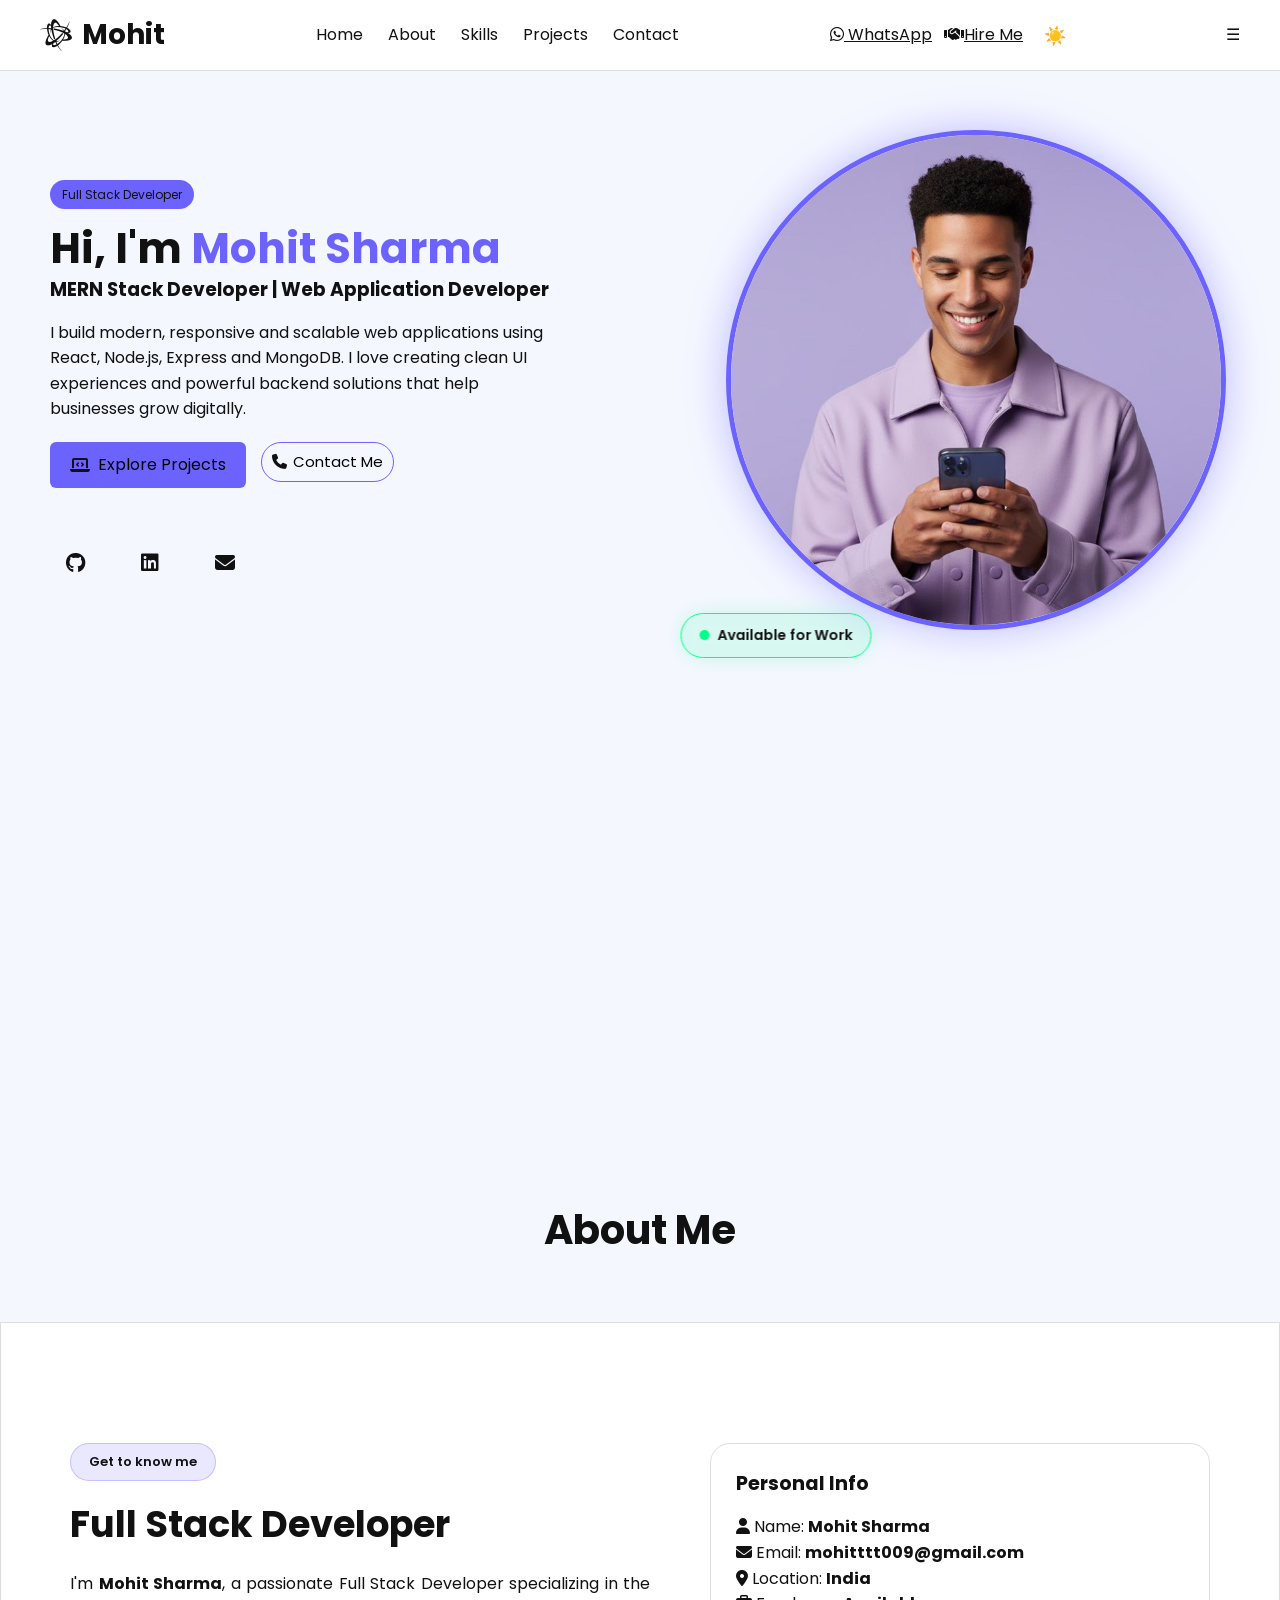
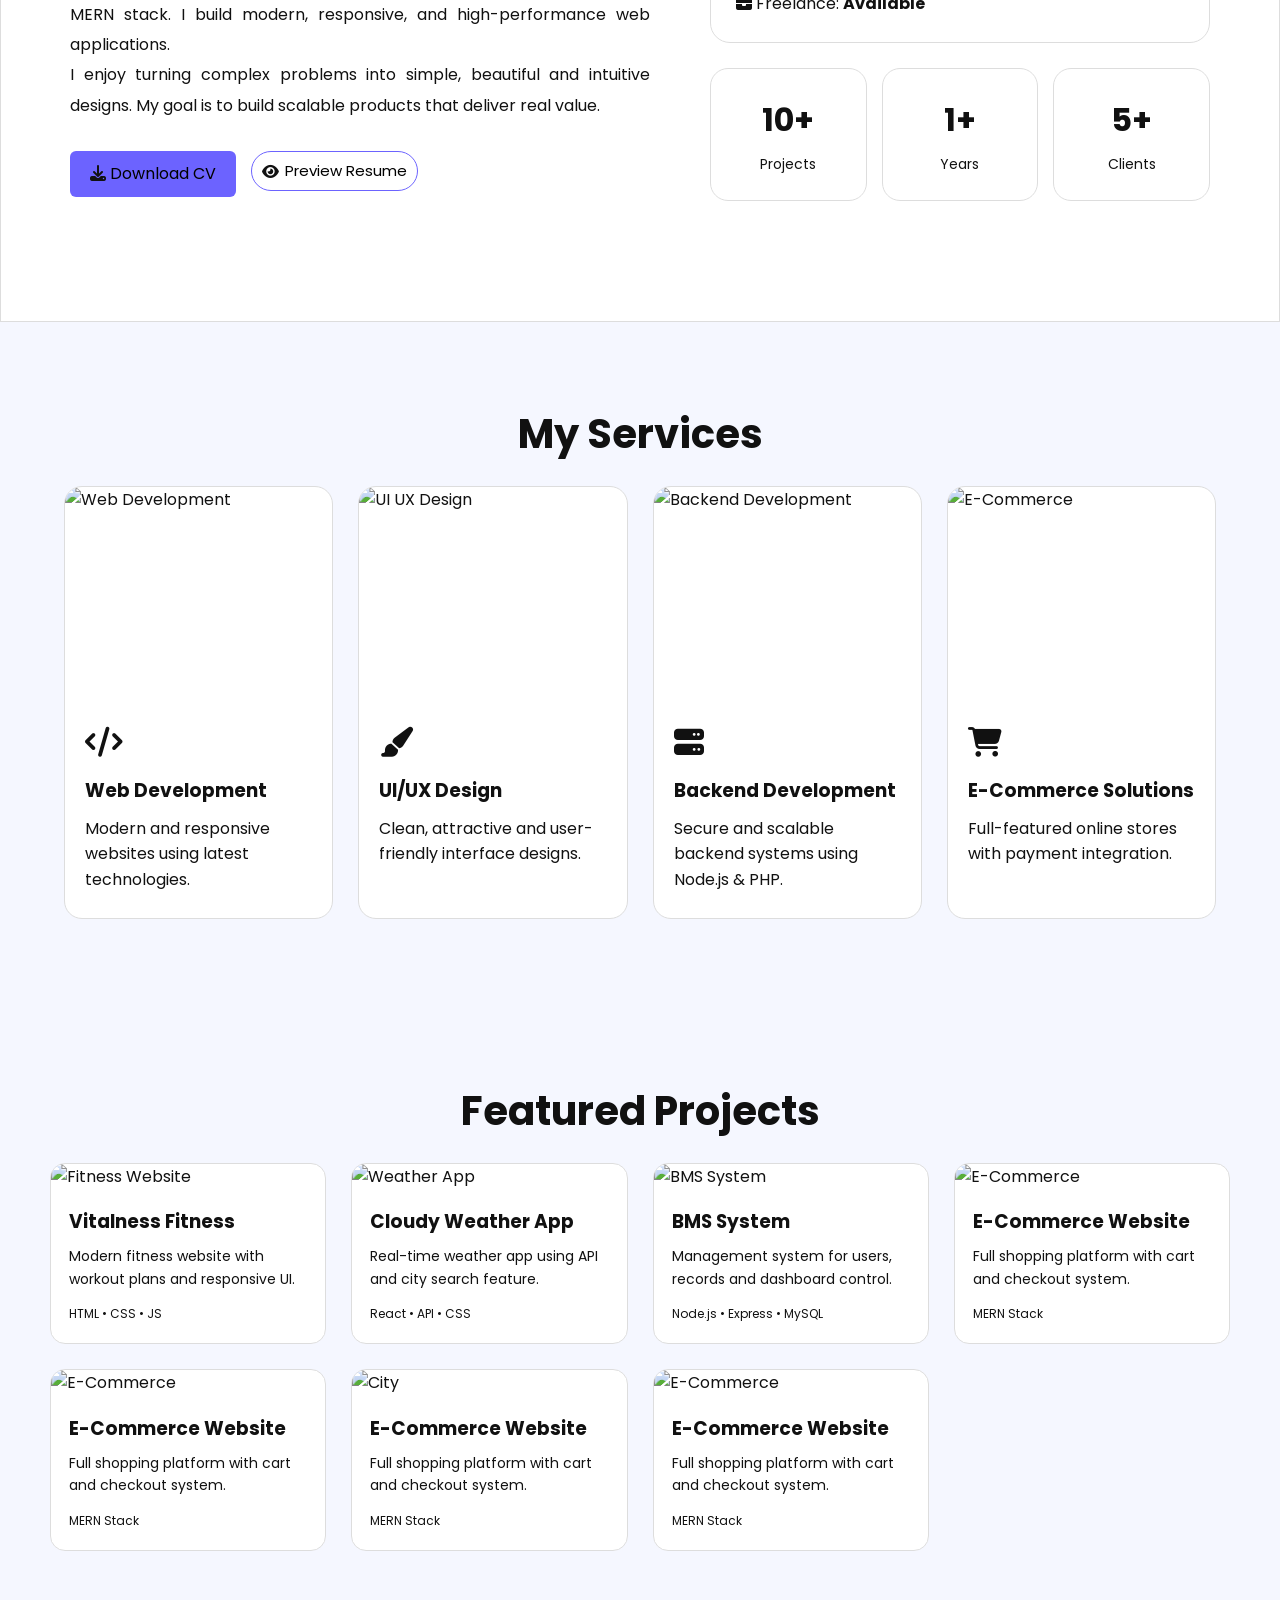
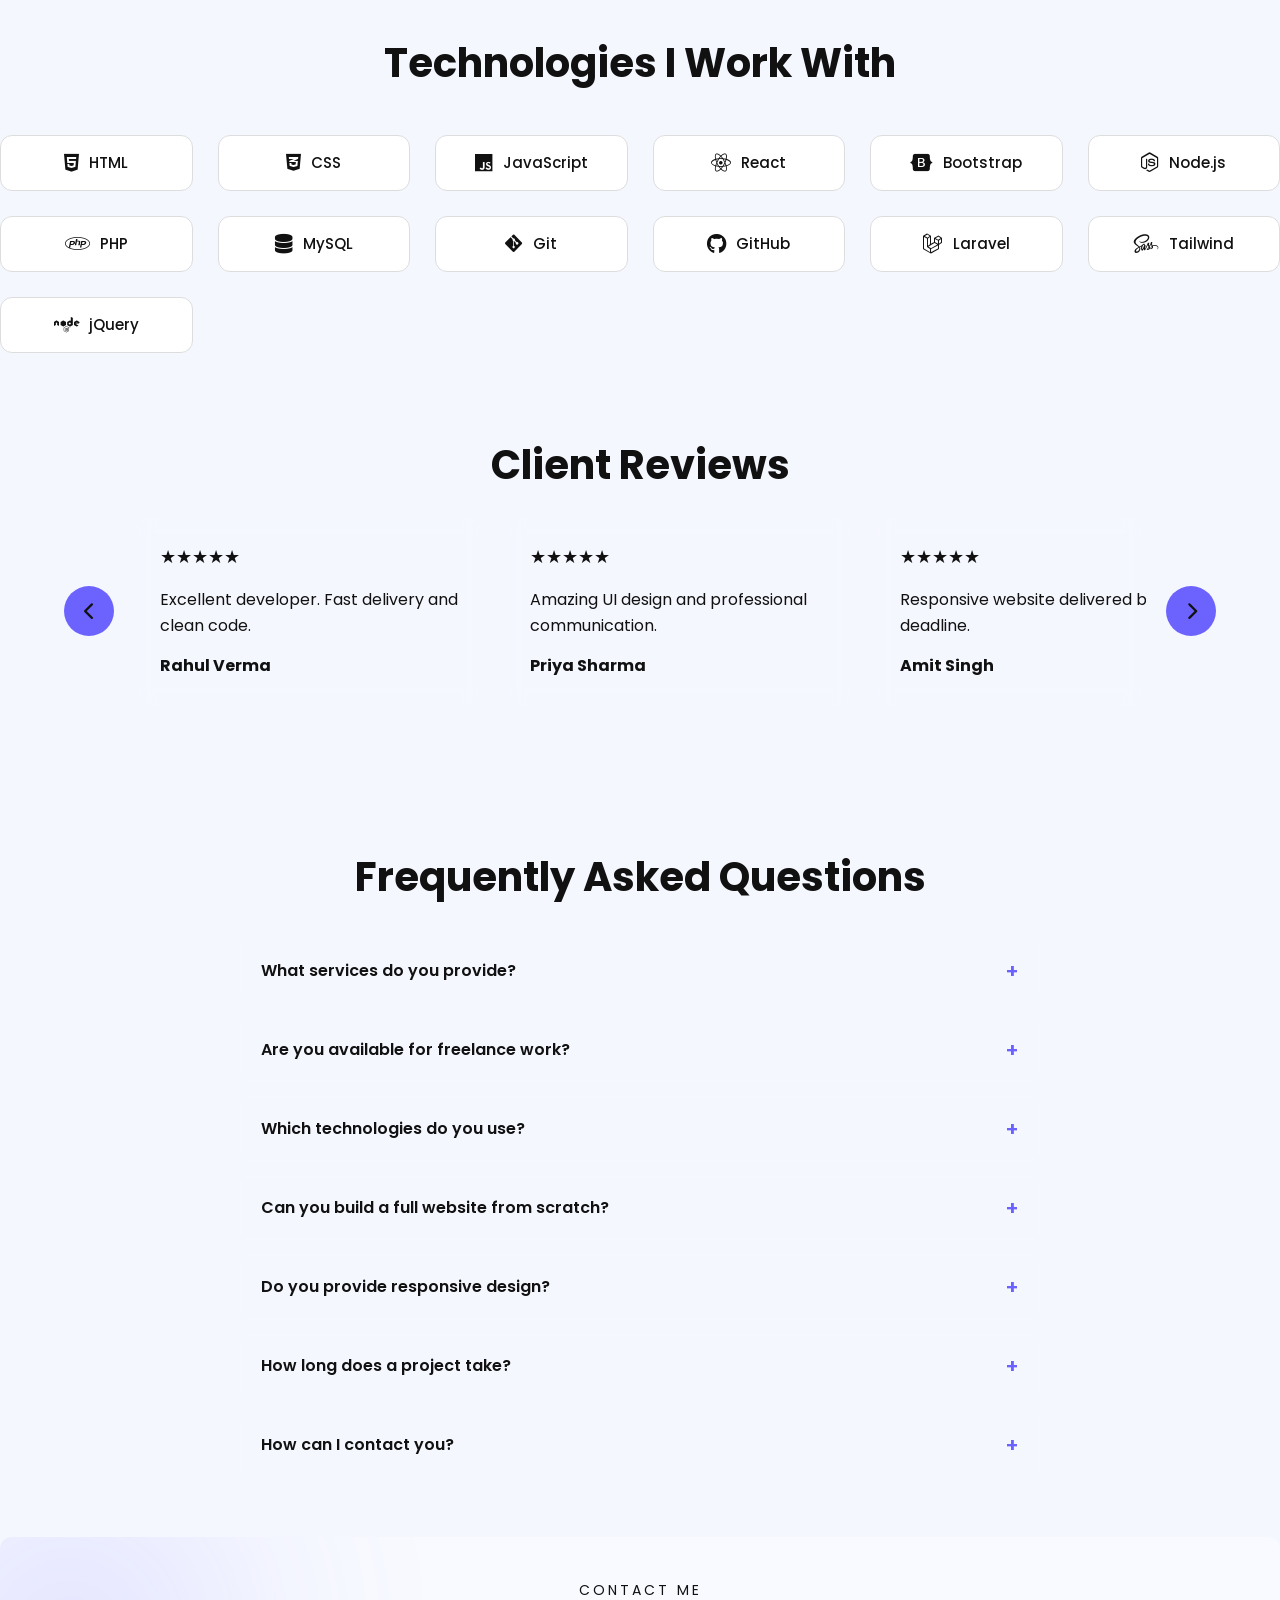
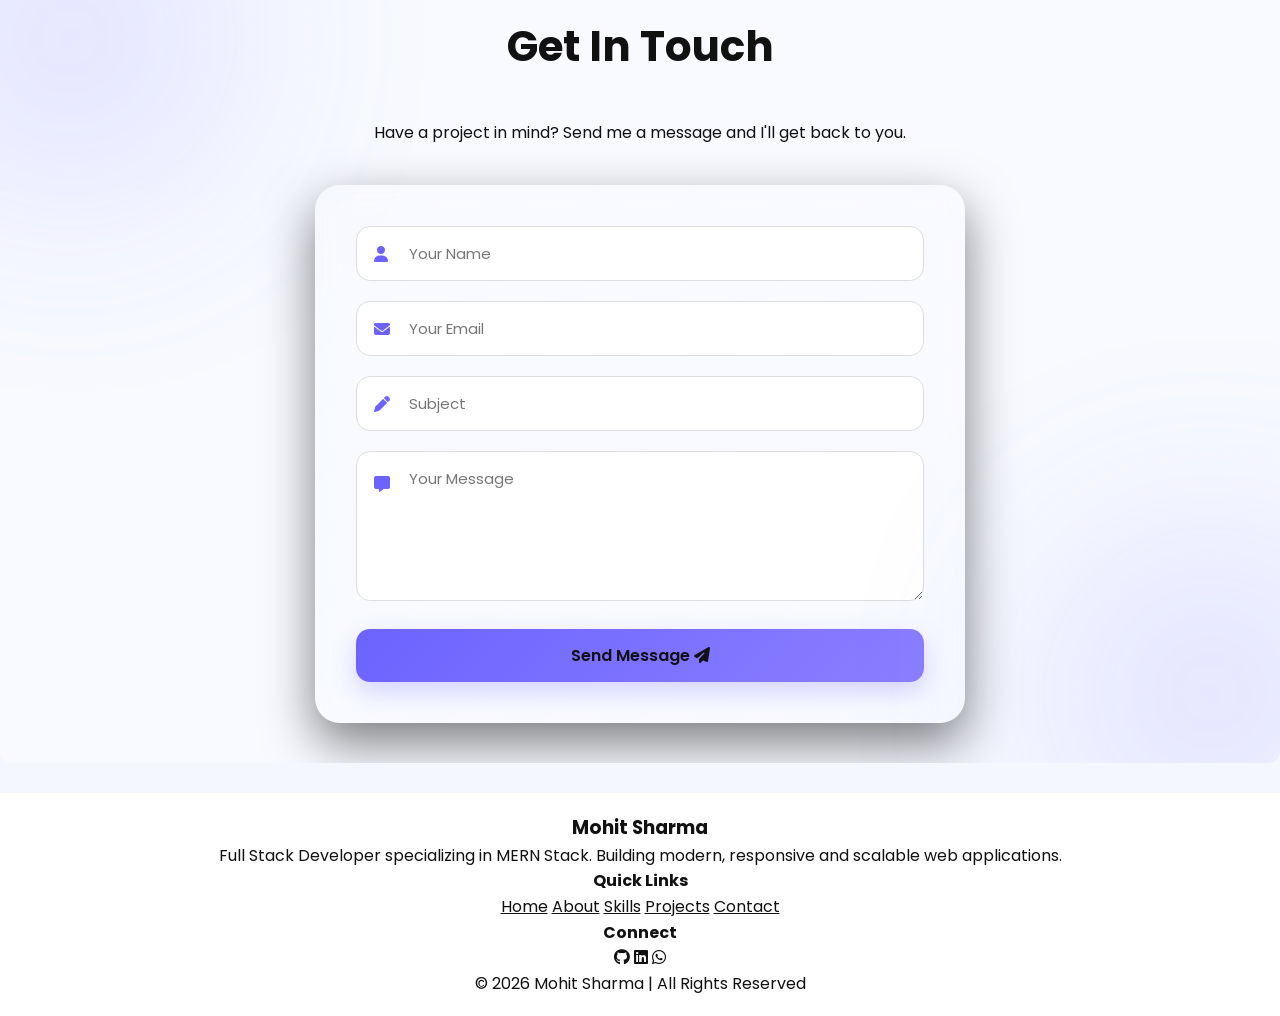
==== commit 49800502: "update css top to bottom" ====
--- a/public/index.html
+++ b/public/index.html
@@ -127,10 +127,7 @@
      <i class="fa-solid fa-envelope"></i>
       </a>
 
-      <a href="https://x.com/">
-        <i class="fa-brands fa-x-twitter"></i>
-      </a>
-
+    
     </div>
 
 
@@ -654,10 +651,9 @@
     <div class="footer-social">
       <h4>Connect</h4>
 
-      <a href="#"><i class="fab fa-github"></i></a>
-      <a href="#"><i class="fab fa-linkedin"></i></a>
-      <a href="#"><i class="fab fa-instagram"></i></a>
-      <a href="#"><i class="fab fa-whatsapp"></i></a>
+      <a href="https://github.com/mohittttdev"><i class="fab fa-github"></i></a>
+      <a href="https://www.linkedin.com/in/mohit-sharma-130b15418/"><i class="fab fa-linkedin"></i></a>
+      <a href="https://wa.me/9319043644"><i class="fab fa-whatsapp"></i></a>
     </div>
 
   </div>
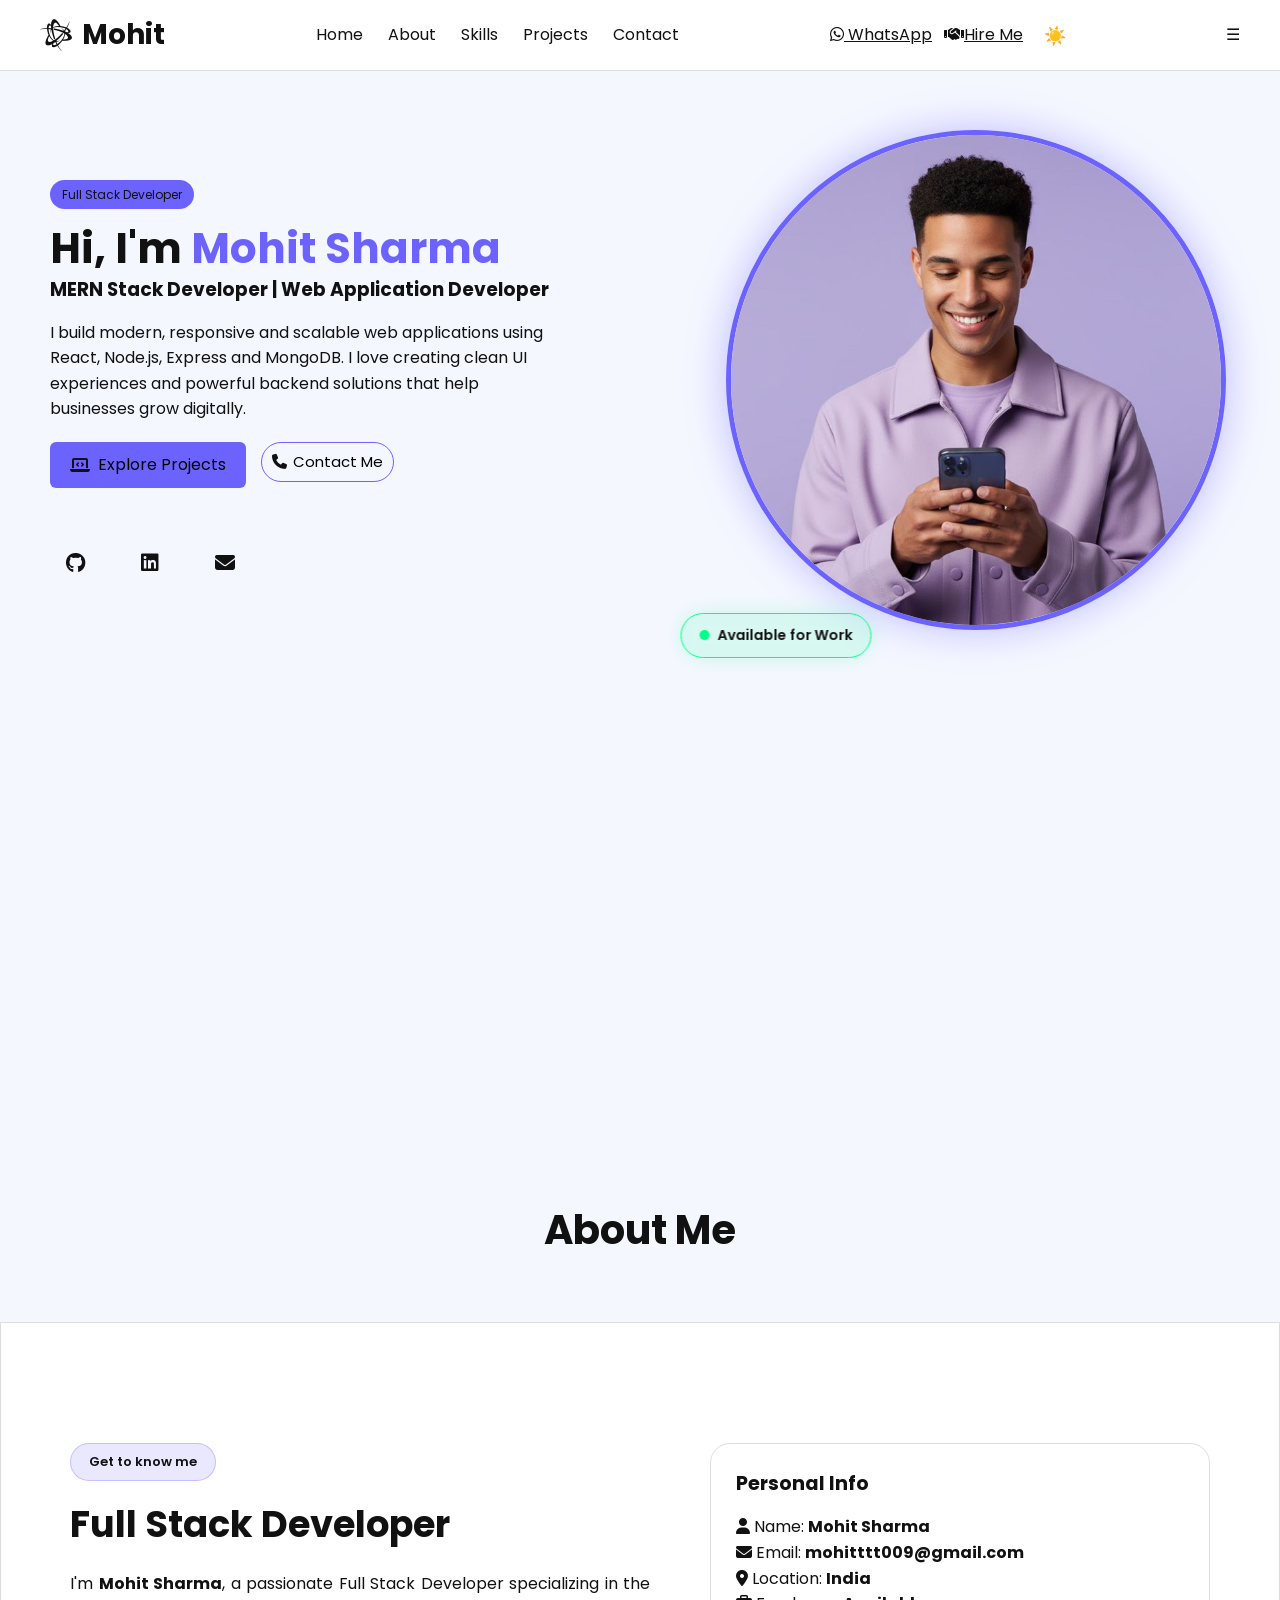
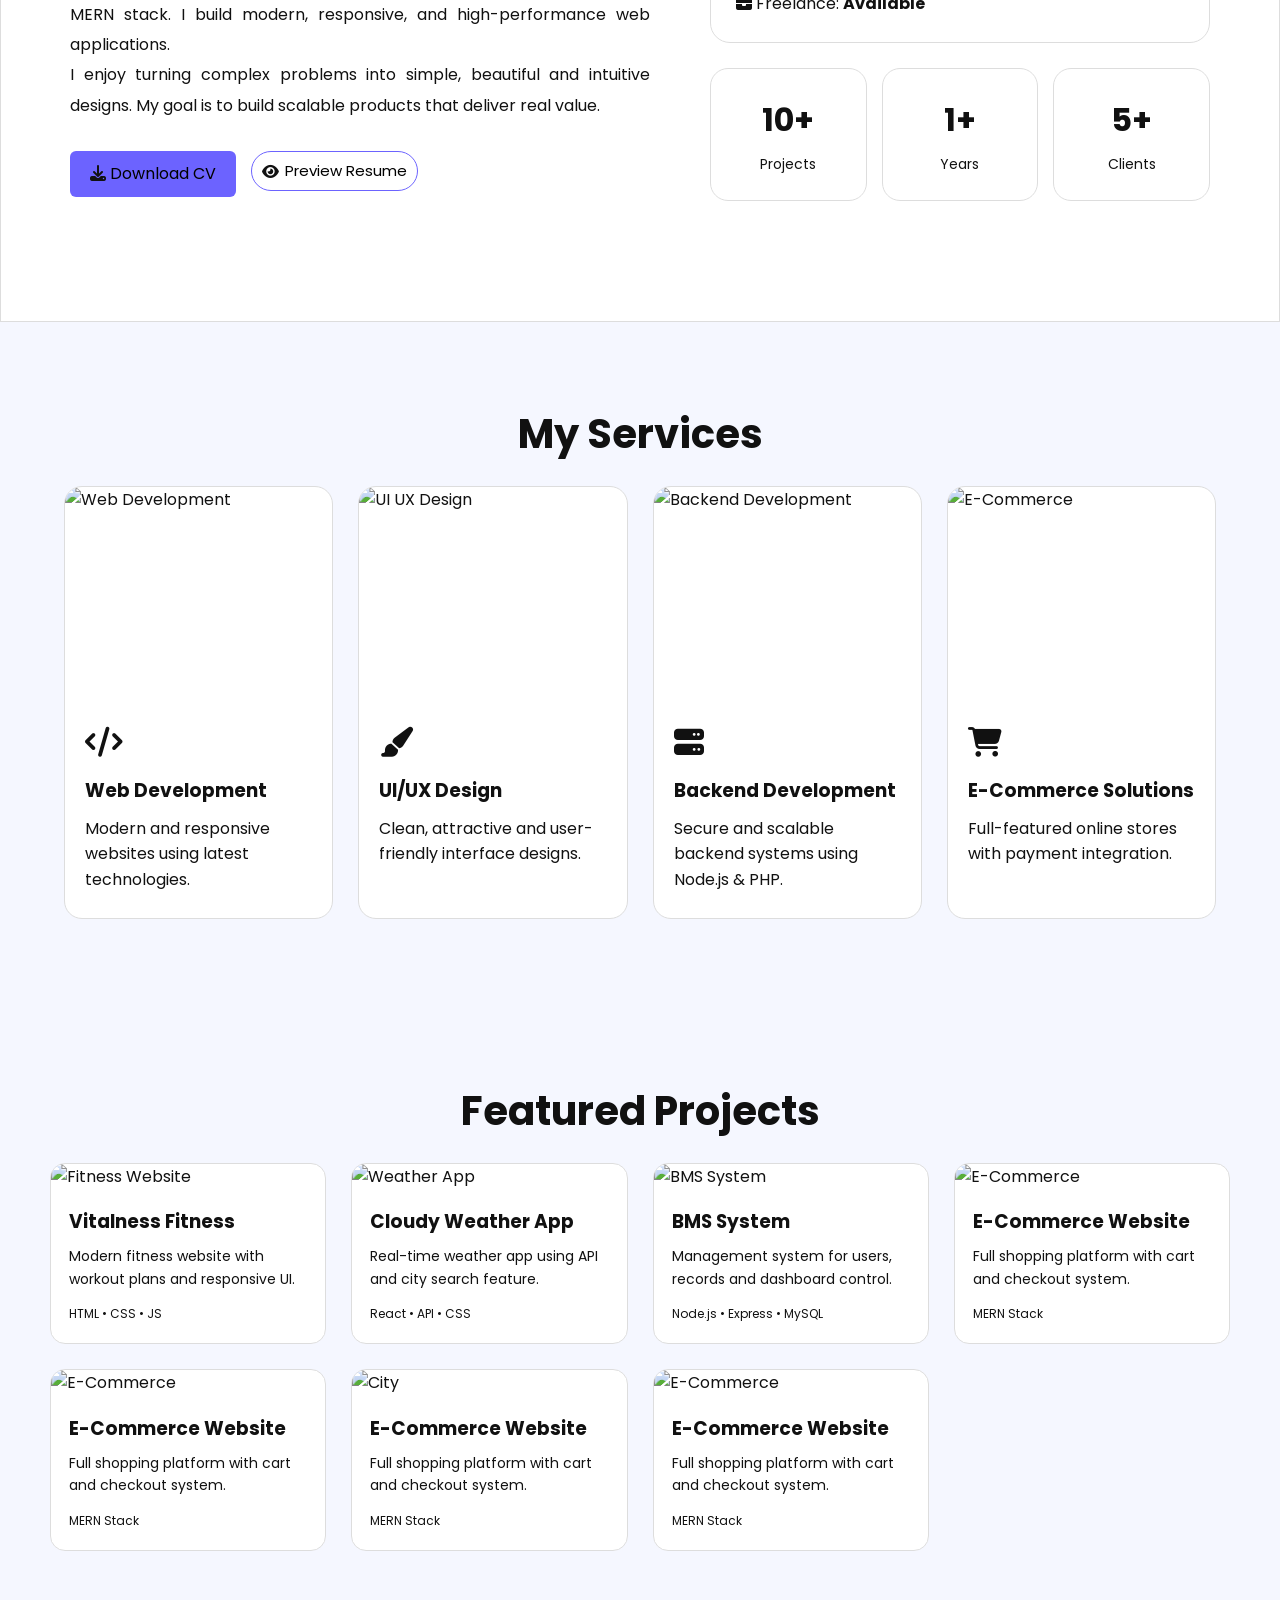
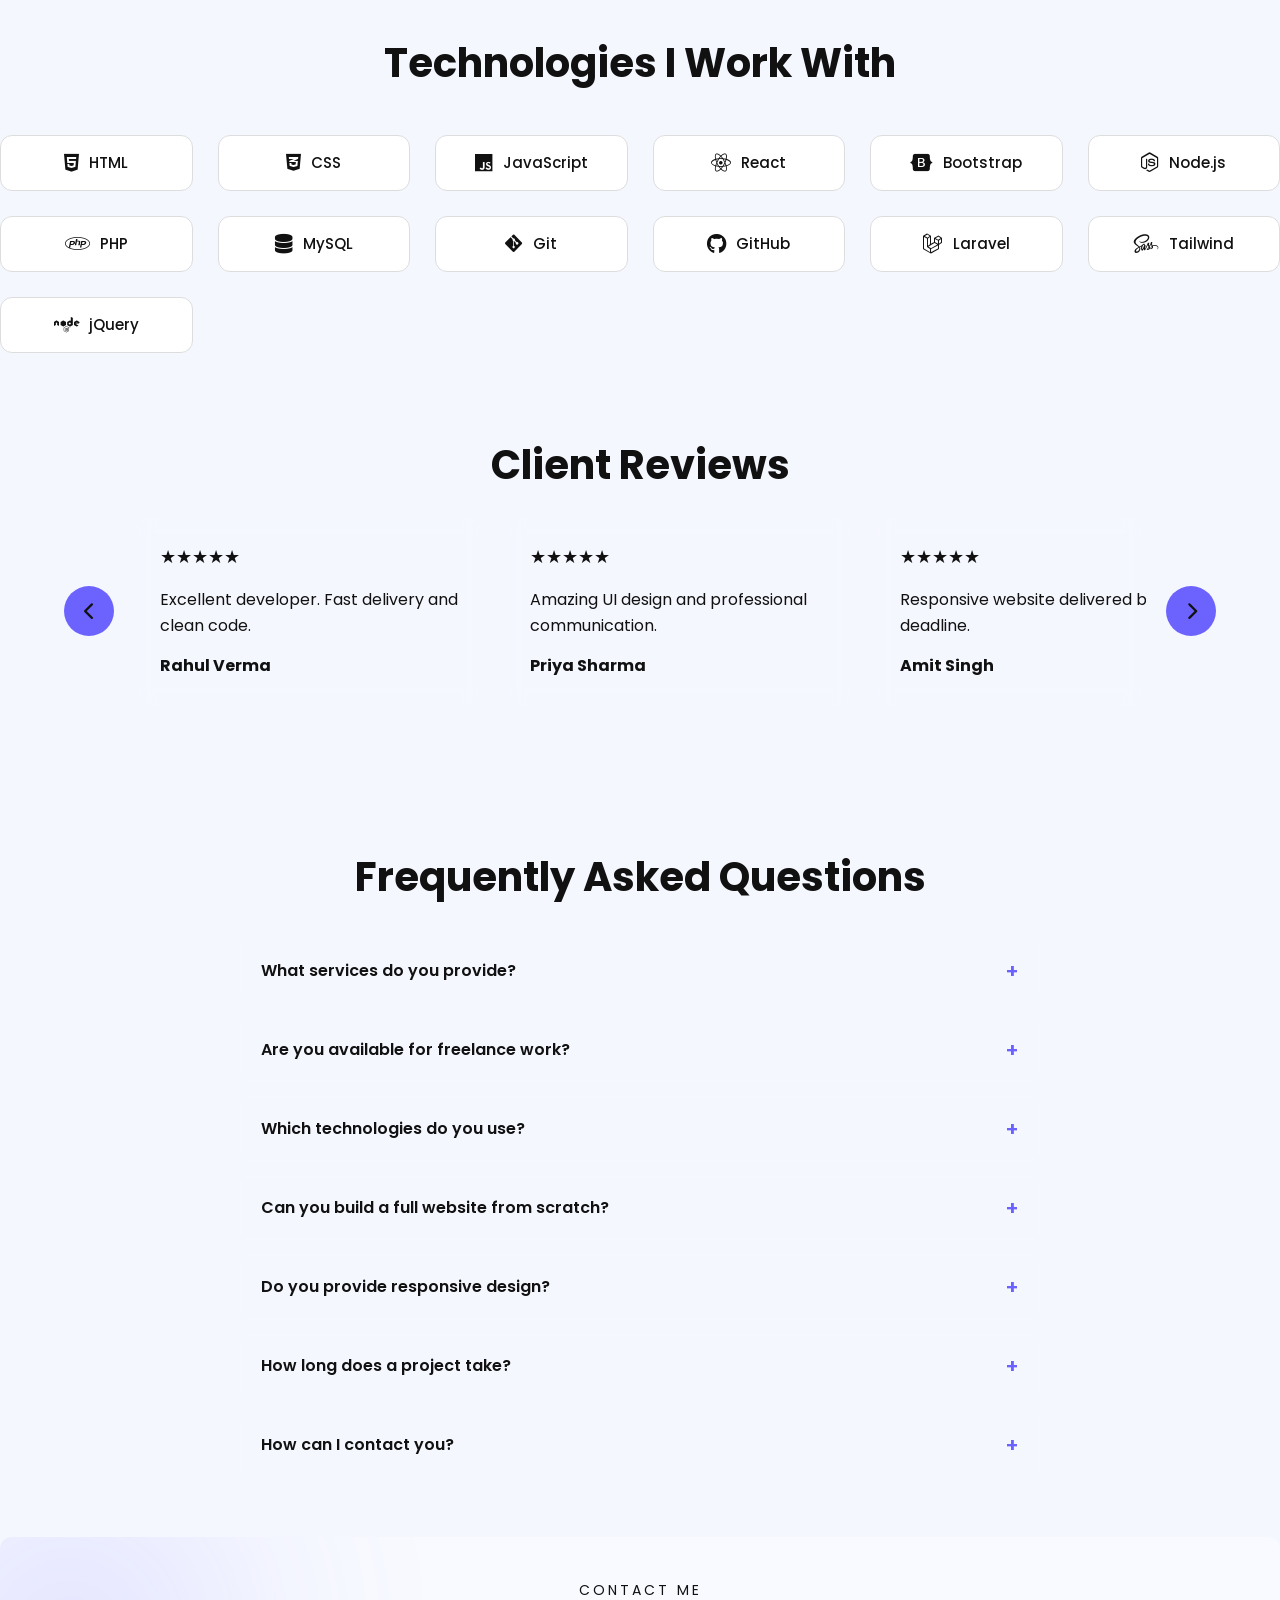
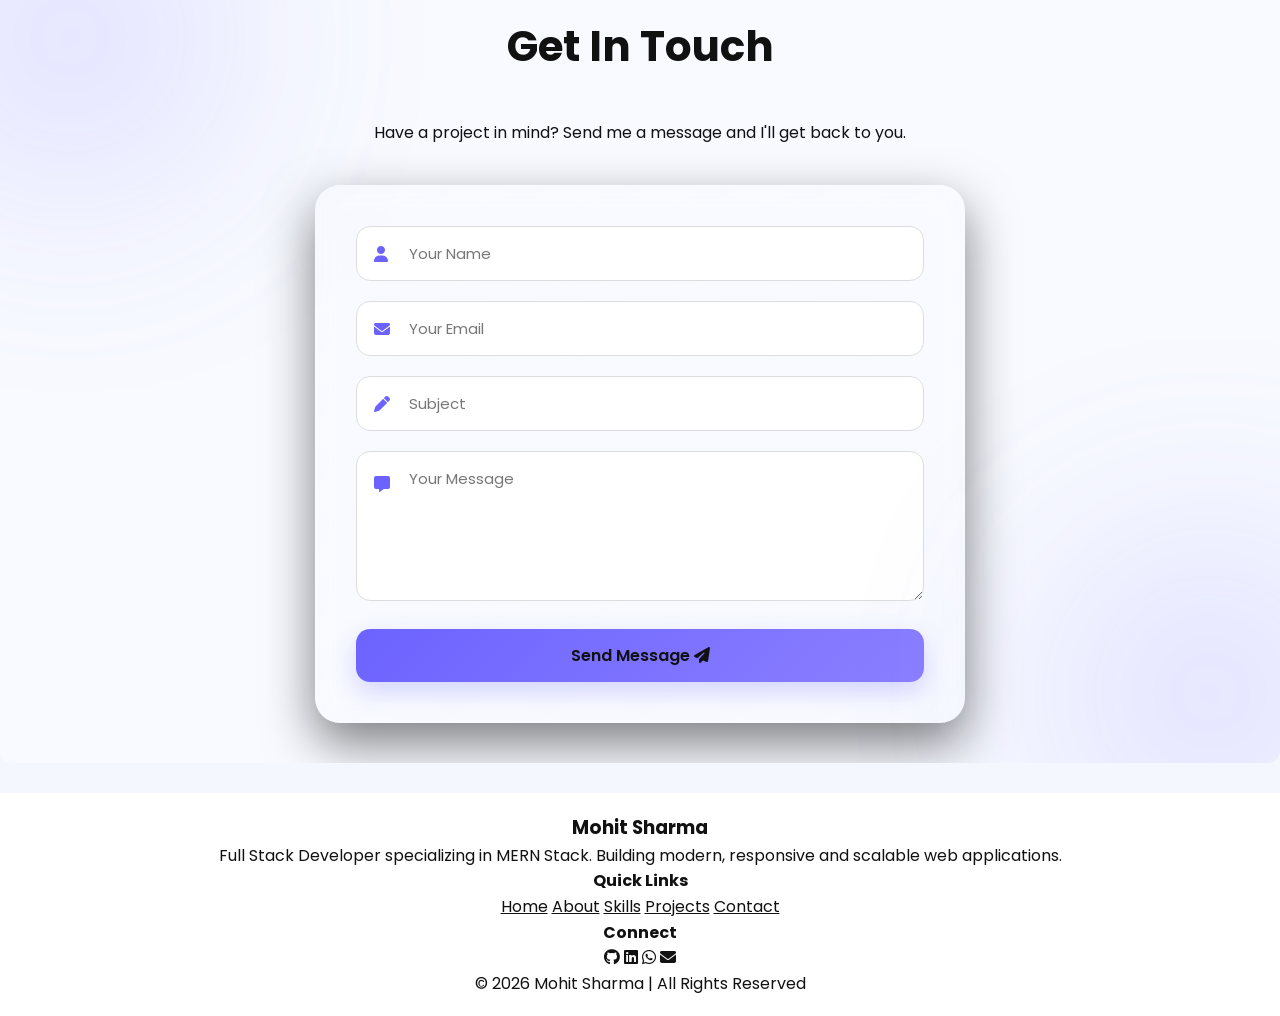
==== commit d2de7d7d: "add email link to contact section" ====
--- a/public/index.html
+++ b/public/index.html
@@ -654,6 +654,9 @@
       <a href="https://github.com/mohittttdev"><i class="fab fa-github"></i></a>
       <a href="https://www.linkedin.com/in/mohit-sharma-130b15418/"><i class="fab fa-linkedin"></i></a>
       <a href="https://wa.me/9319043644"><i class="fab fa-whatsapp"></i></a>
+            <a href="https://mail.google.com/mail/?view=cm&fs=1&to=ms1542006@gmail.com" target="_blank">
+     <i class="fa-solid fa-envelope"></i>
+      </a>
     </div>
 
   </div>
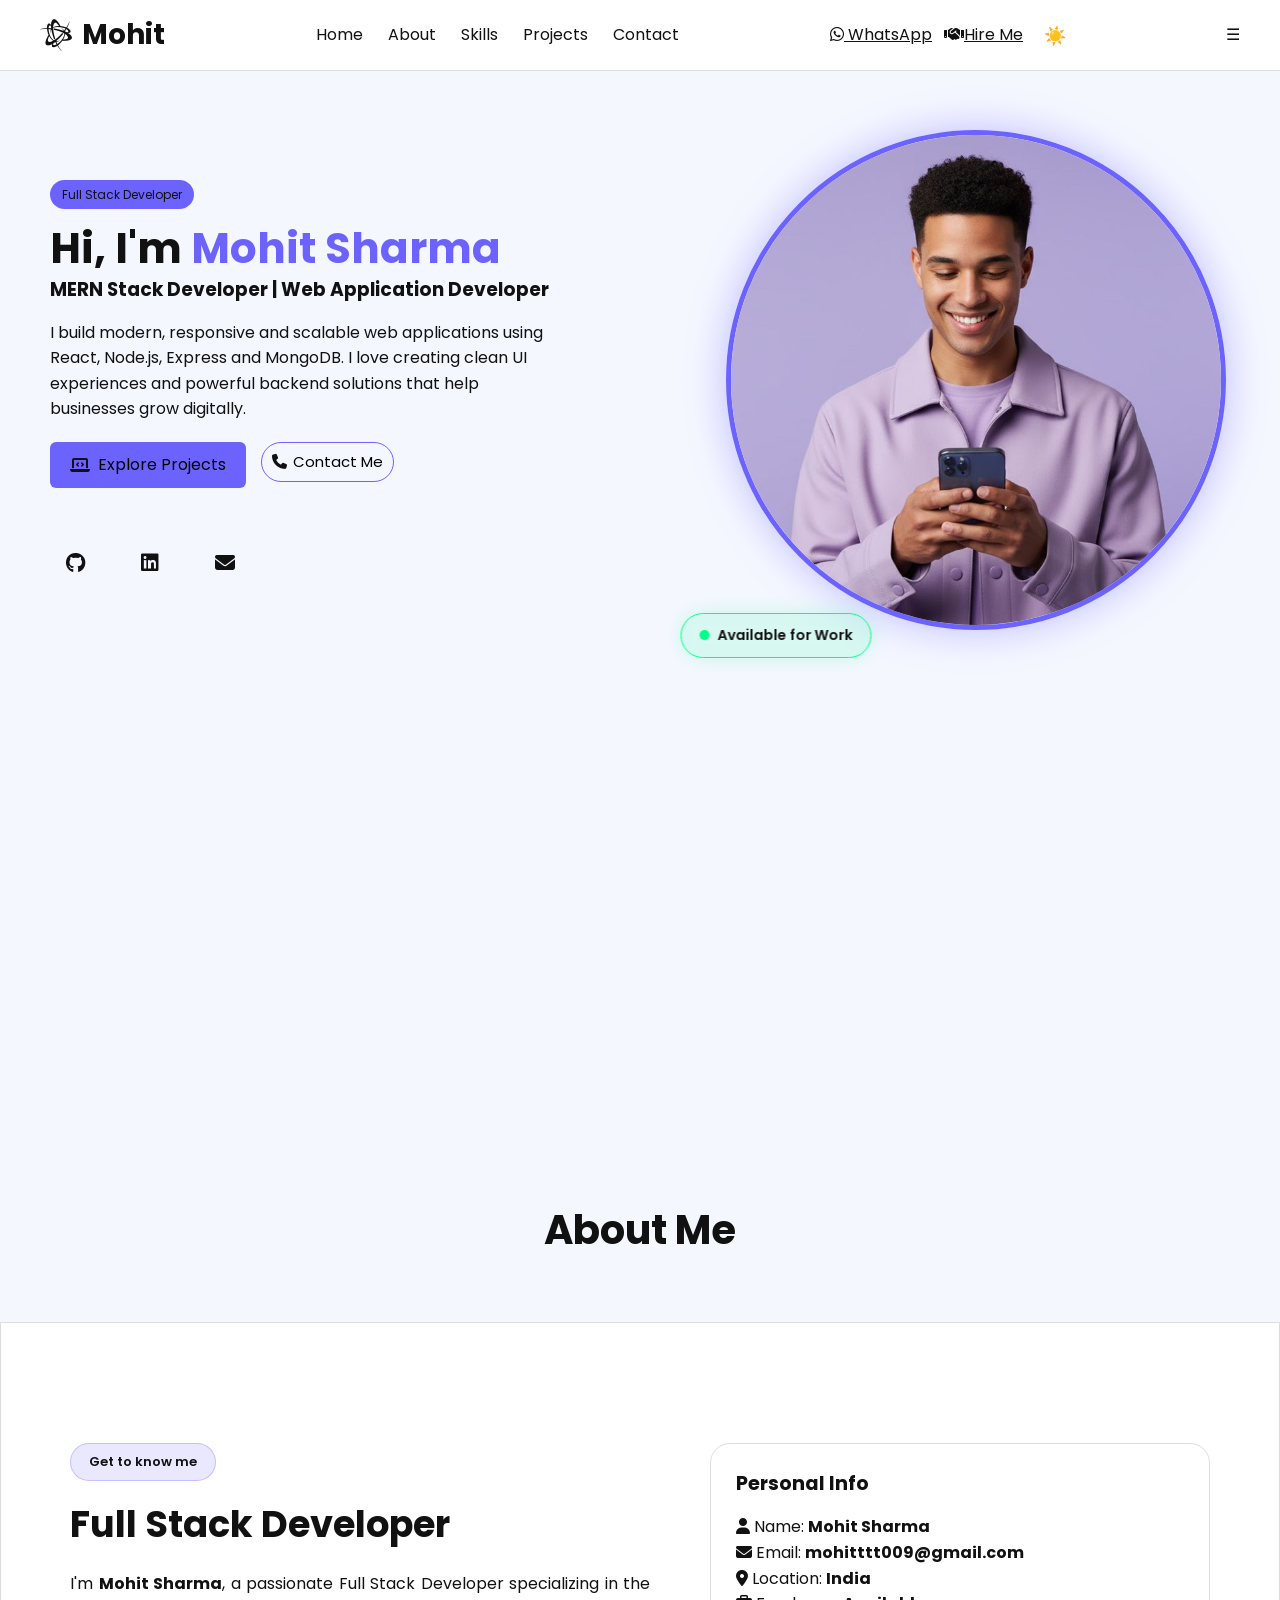
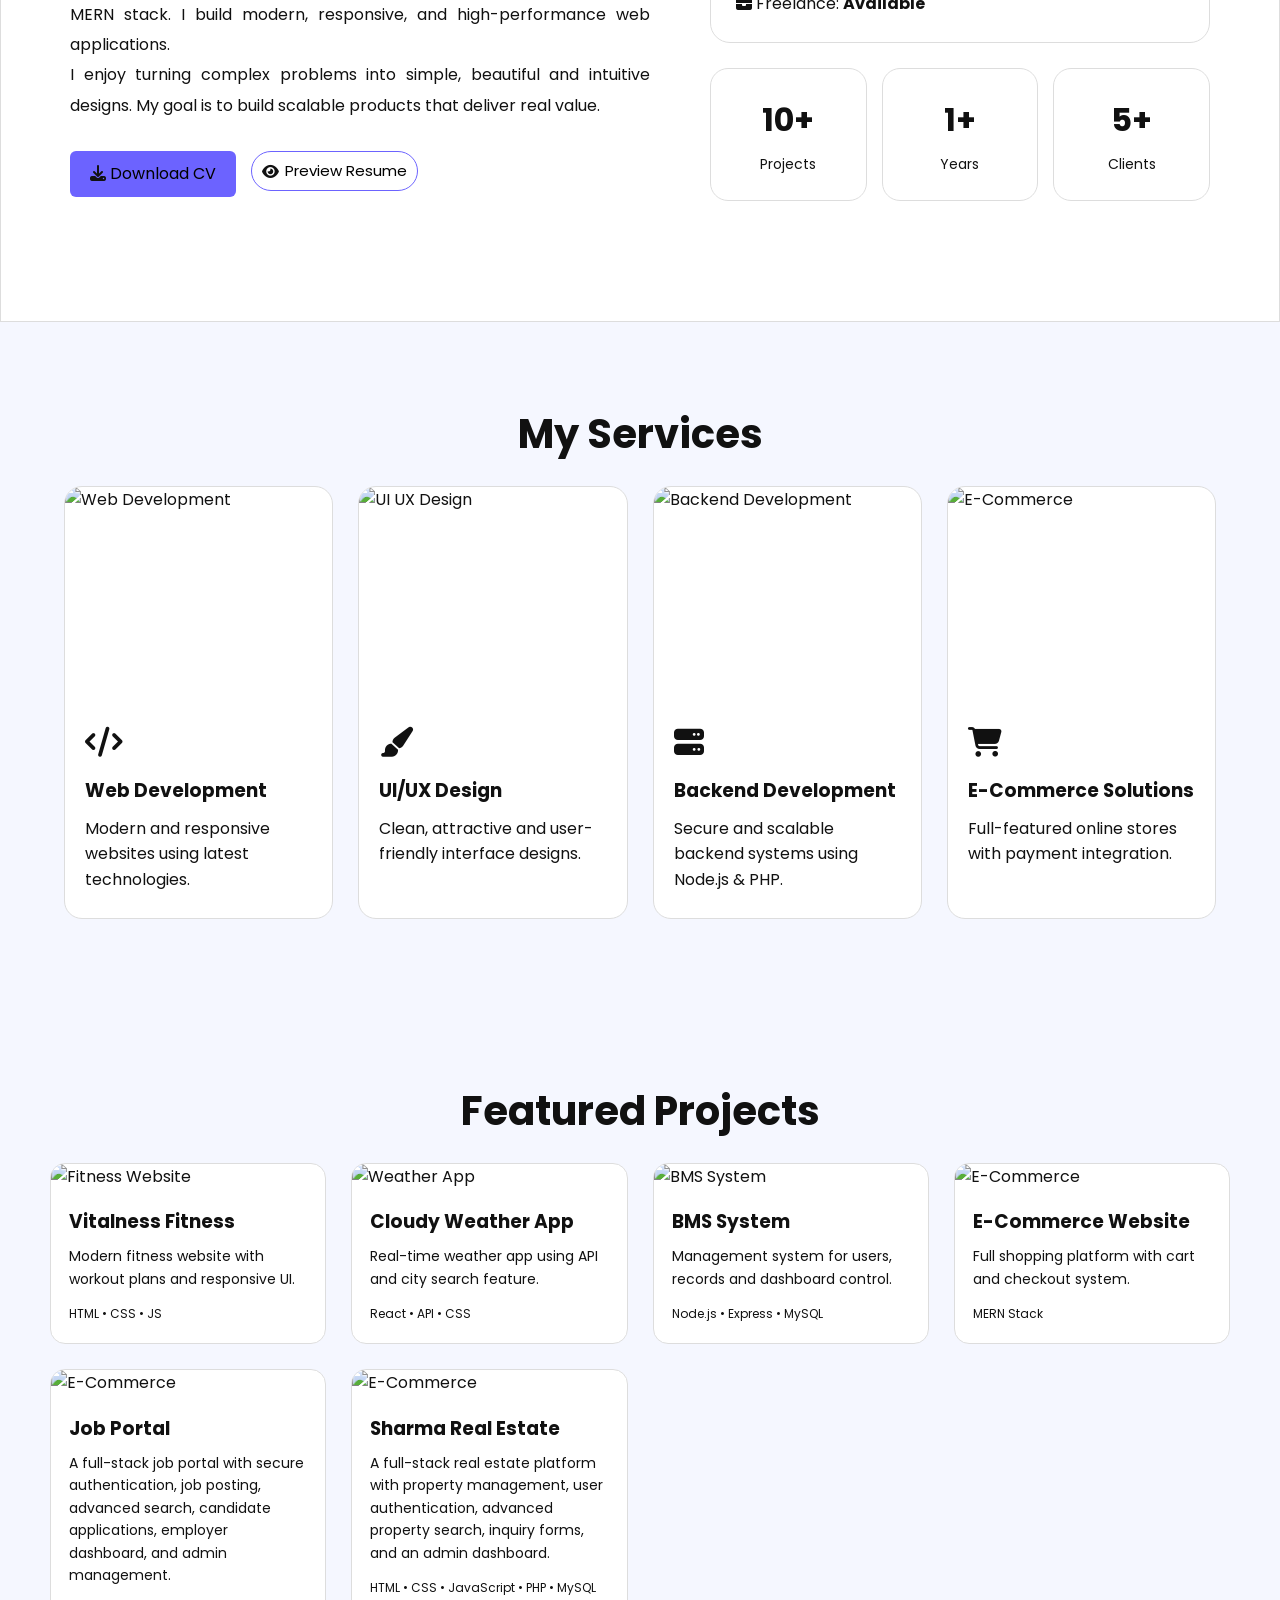
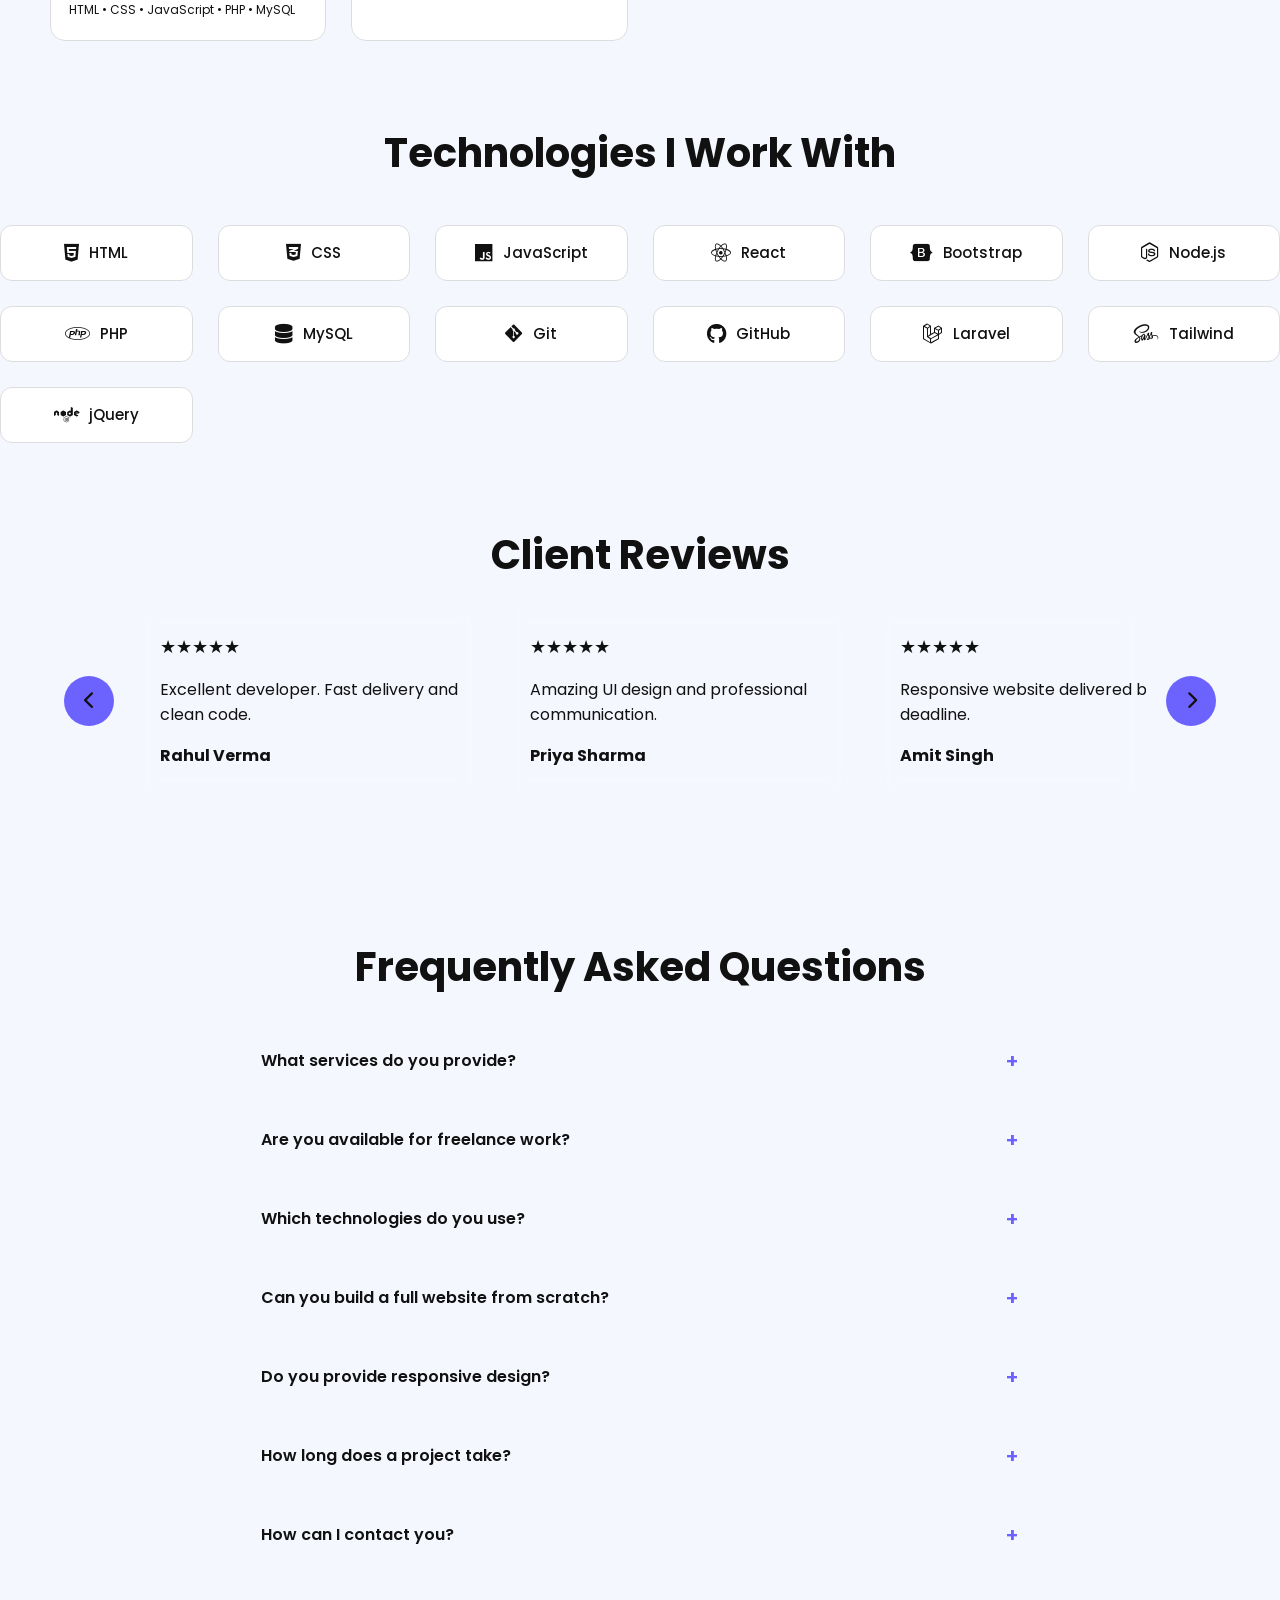
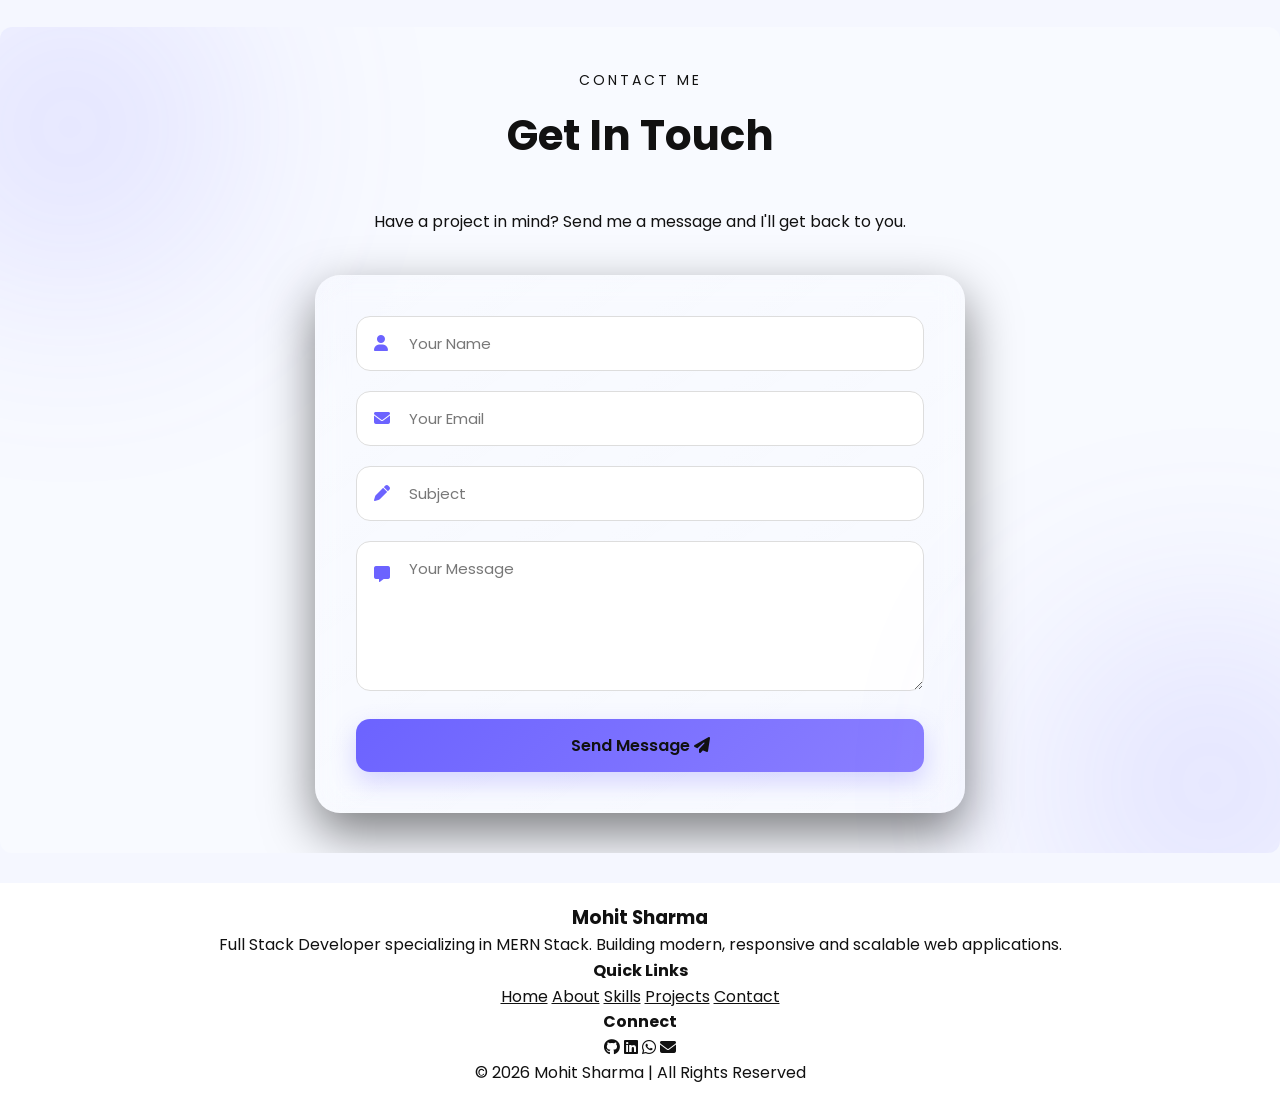
==== commit 81762322: "update project descriptions and images in portfolio" ====
--- a/public/index.html
+++ b/public/index.html
@@ -317,7 +317,7 @@
     <!-- PROJECT 1 -->
     <div class="project-card">
       <img 
-     src="https://images.unsplash.com/photo-1517836357463-d25dfeac3438?w=800" alt="Fitness Website">
+     src="https://images.unsplash.com/photo-1517836357463-d25dfeac3438?auto=format&fit=crop&w=1200&q=80" alt="Fitness Website">
       
       <div class="project-content">
         <h3>Vitalness Fitness</h3>
@@ -333,7 +333,7 @@
     
     <!-- PROJECT 2 -->
     <div class="project-card">
-      <img src="https://images.unsplash.com/photo-1504609813442-a8924e83f76e?w=800" alt="Weather App">
+      <img src="https://images.unsplash.com/photo-1534088568595-a066f410bcda?auto=format&fit=crop&w=1200&q=80" alt="Weather App">
       
       <div class="project-content">
         <h3>Cloudy Weather App</h3>
@@ -383,10 +383,10 @@
        <div class="project-card">
       <img src="https://i.pinimg.com/1200x/7e/1a/7f/7e1a7fb4a360ab35c3d6daca0f4f63e2.jpg" alt="E-Commerce">
       
-      <div class="project-content">
-        <h3>E-Commerce Website</h3>
-        <p>Full shopping platform with cart and checkout system.</p>
-        <span>MERN Stack</span>
+    <div class="project-content">
+    <h3>Job Portal</h3>
+    <p>A full-stack job portal with secure authentication, job posting, advanced search, candidate applications, employer dashboard, and admin management.</p>
+    <span>HTML • CSS • JavaScript • PHP • MySQL</span>
         
         <div class="project-overlay">
           <a href="#">Live Demo</a>
@@ -395,29 +395,16 @@
       </div>
     </div>
 
-      <div class="project-card">
-      <img src="https://images.unsplash.com/photo-1477959858617-67f85cf4f1df?w=800" alt="City">
-      
-      <div class="project-content">
-        <h3>E-Commerce Website</h3>
-        <p>Full shopping platform with cart and checkout system.</p>
-        <span>MERN Stack</span>
-        
-        <div class="project-overlay">
-          <a href="#">Live Demo</a>
-          <a href="#">GitHub</a>
-        </div>
-      </div>
-    </div>
+  
 
 
       <div class="project-card">
       <img src="https://images.unsplash.com/photo-1527685609591-44b0aef2400b?q=80&w=1333&auto=format&fit=crop&ixlib=rb-4.1.0&ixid=M3wxMjA3fDB8MHxwaG90by1wYWdlfHx8fGVufDB8fHx8fA%3D%3D" alt="E-Commerce">
       
-      <div class="project-content">
-        <h3>E-Commerce Website</h3>
-        <p>Full shopping platform with cart and checkout system.</p>
-        <span>MERN Stack</span>
+ <div class="project-content">
+    <h3>Sharma Real Estate</h3>
+    <p>A full-stack real estate platform with property management, user authentication, advanced property search, inquiry forms, and an admin dashboard.</p>
+    <span>HTML • CSS • JavaScript • PHP • MySQL</span>
         
         <div class="project-overlay">
           <a href="#">Live Demo</a>
